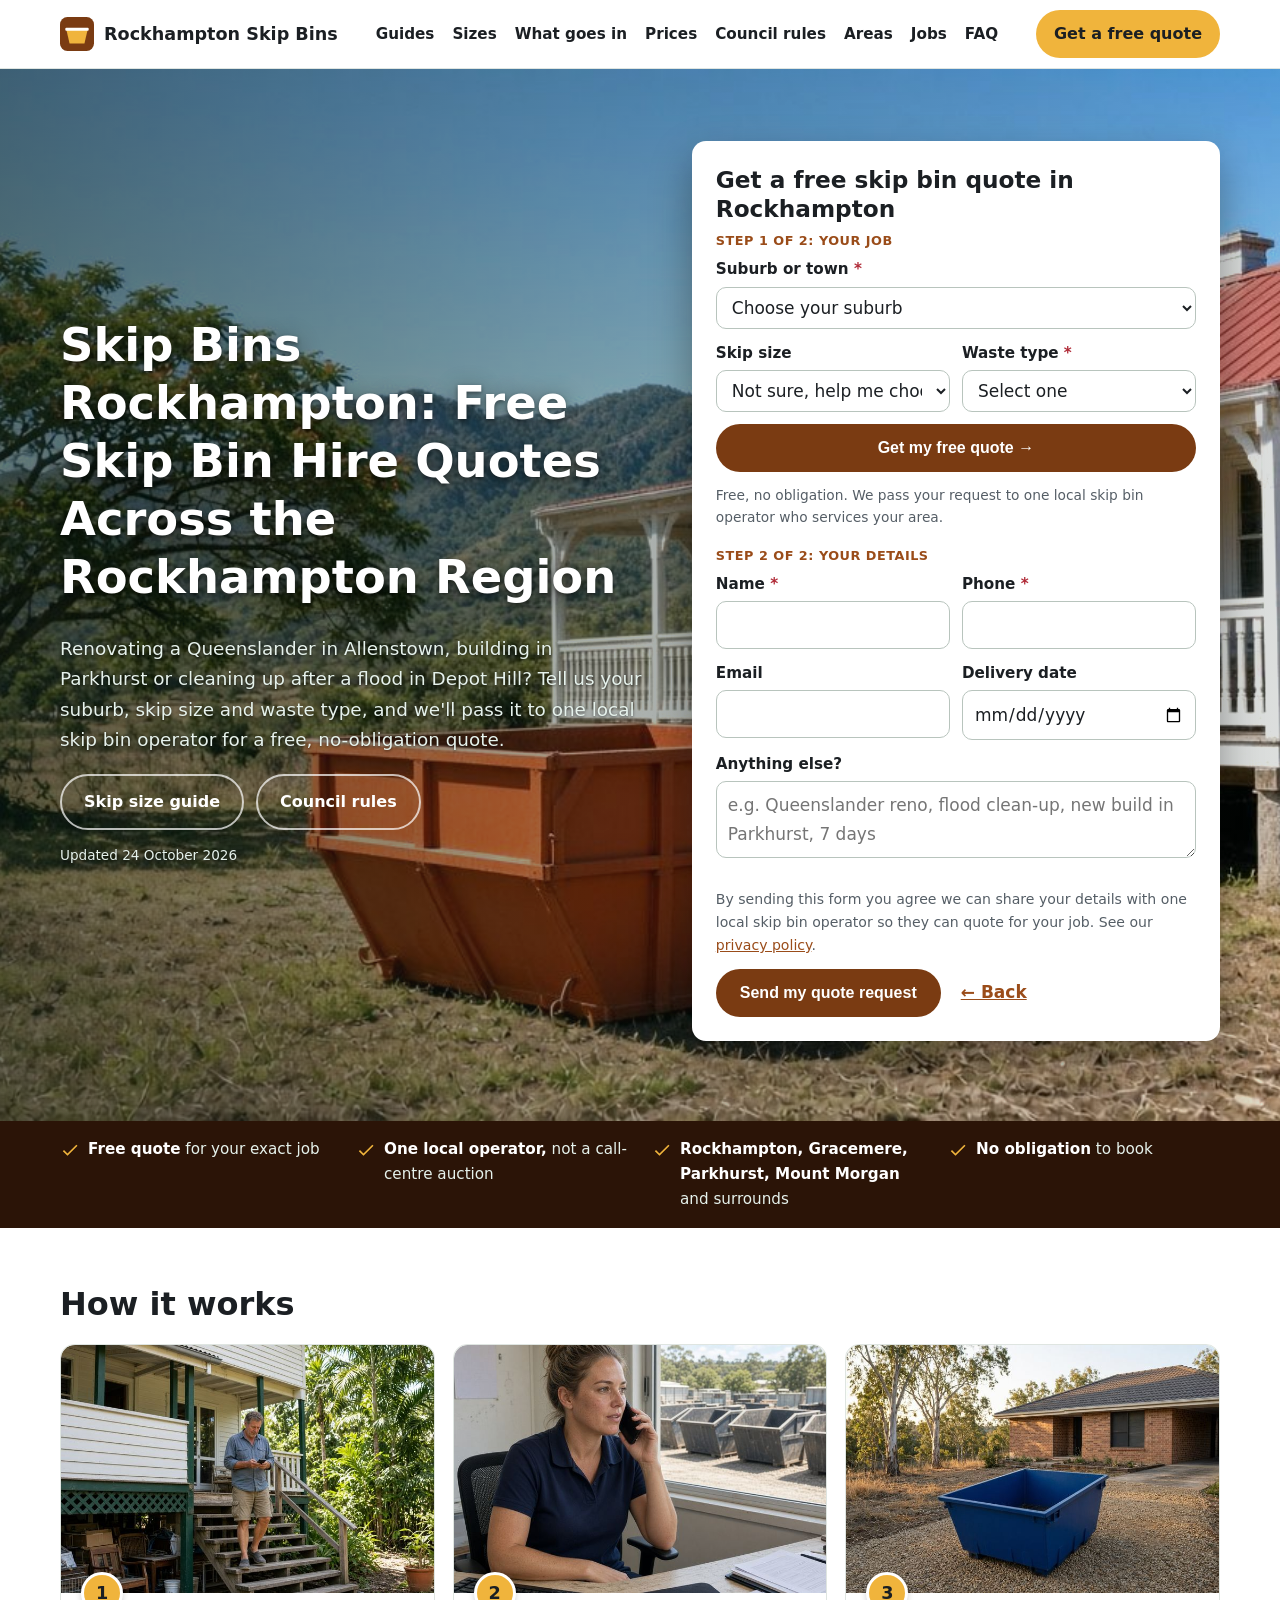
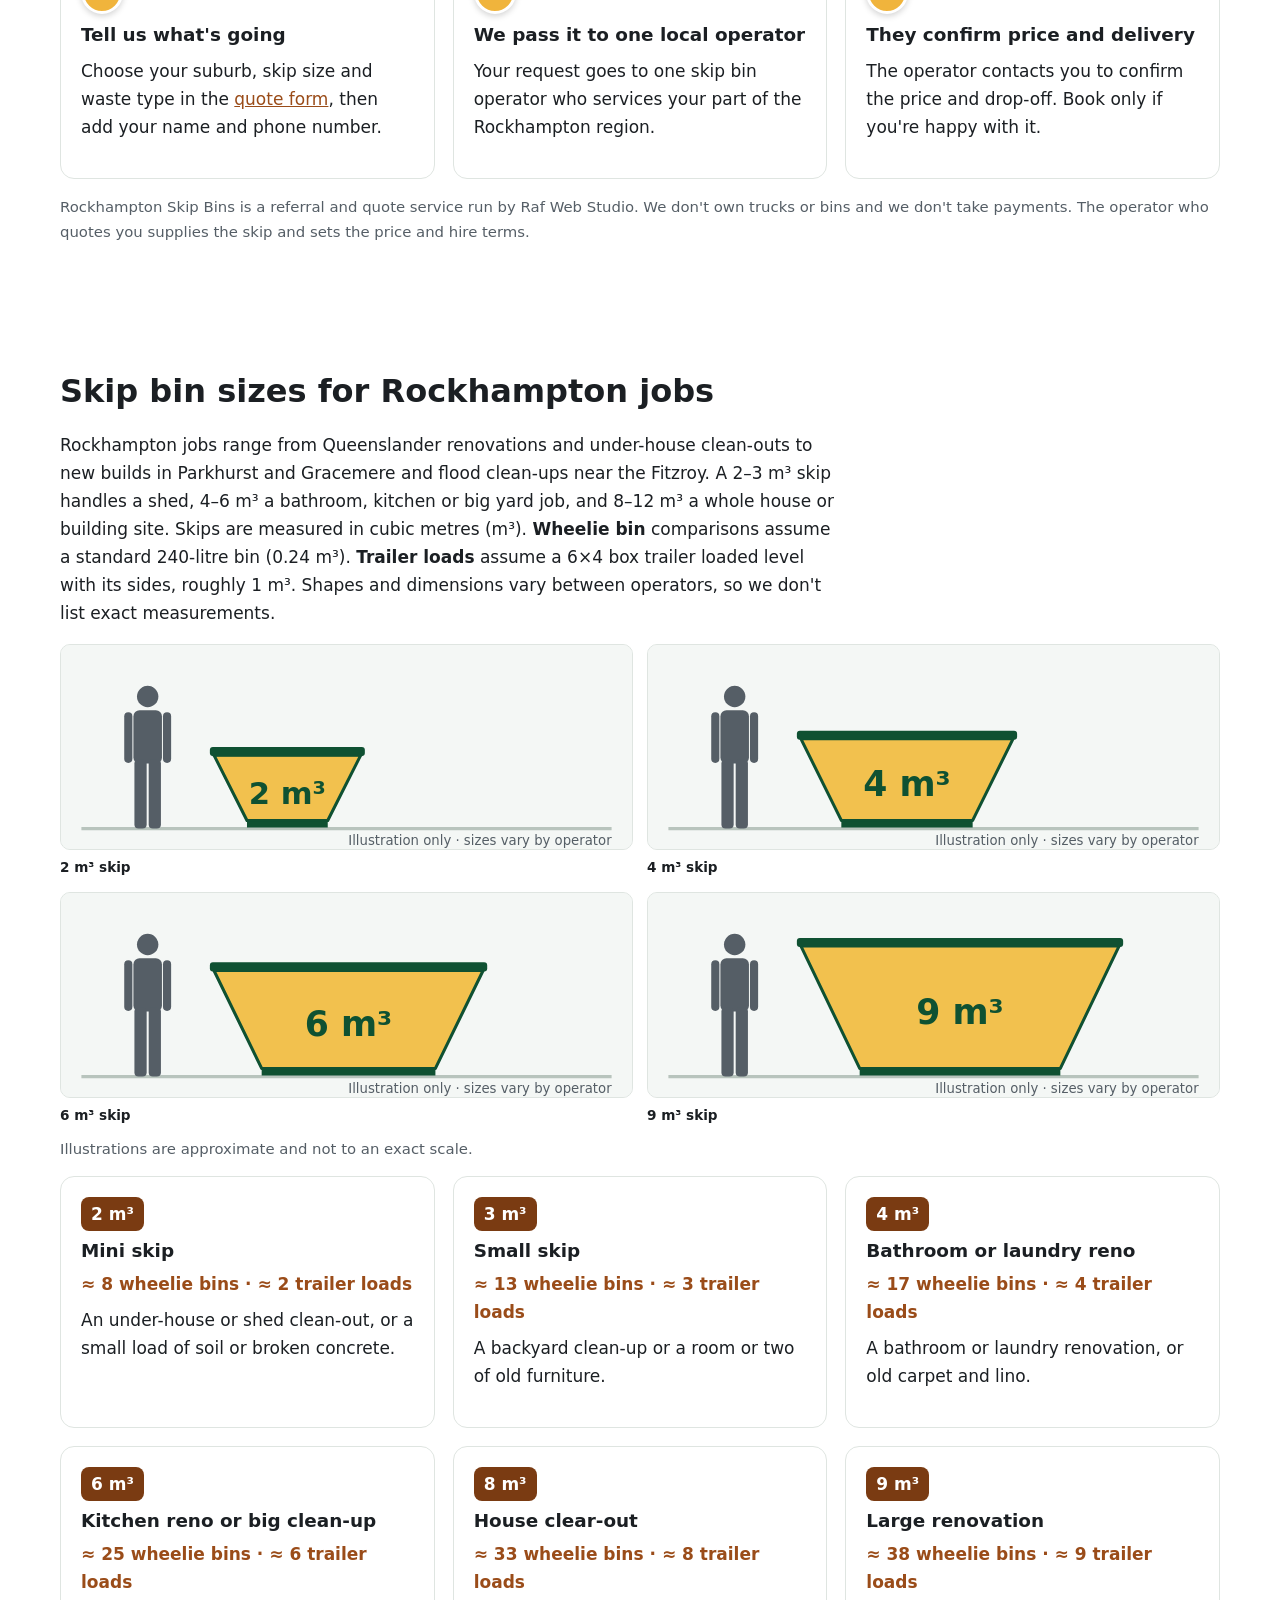
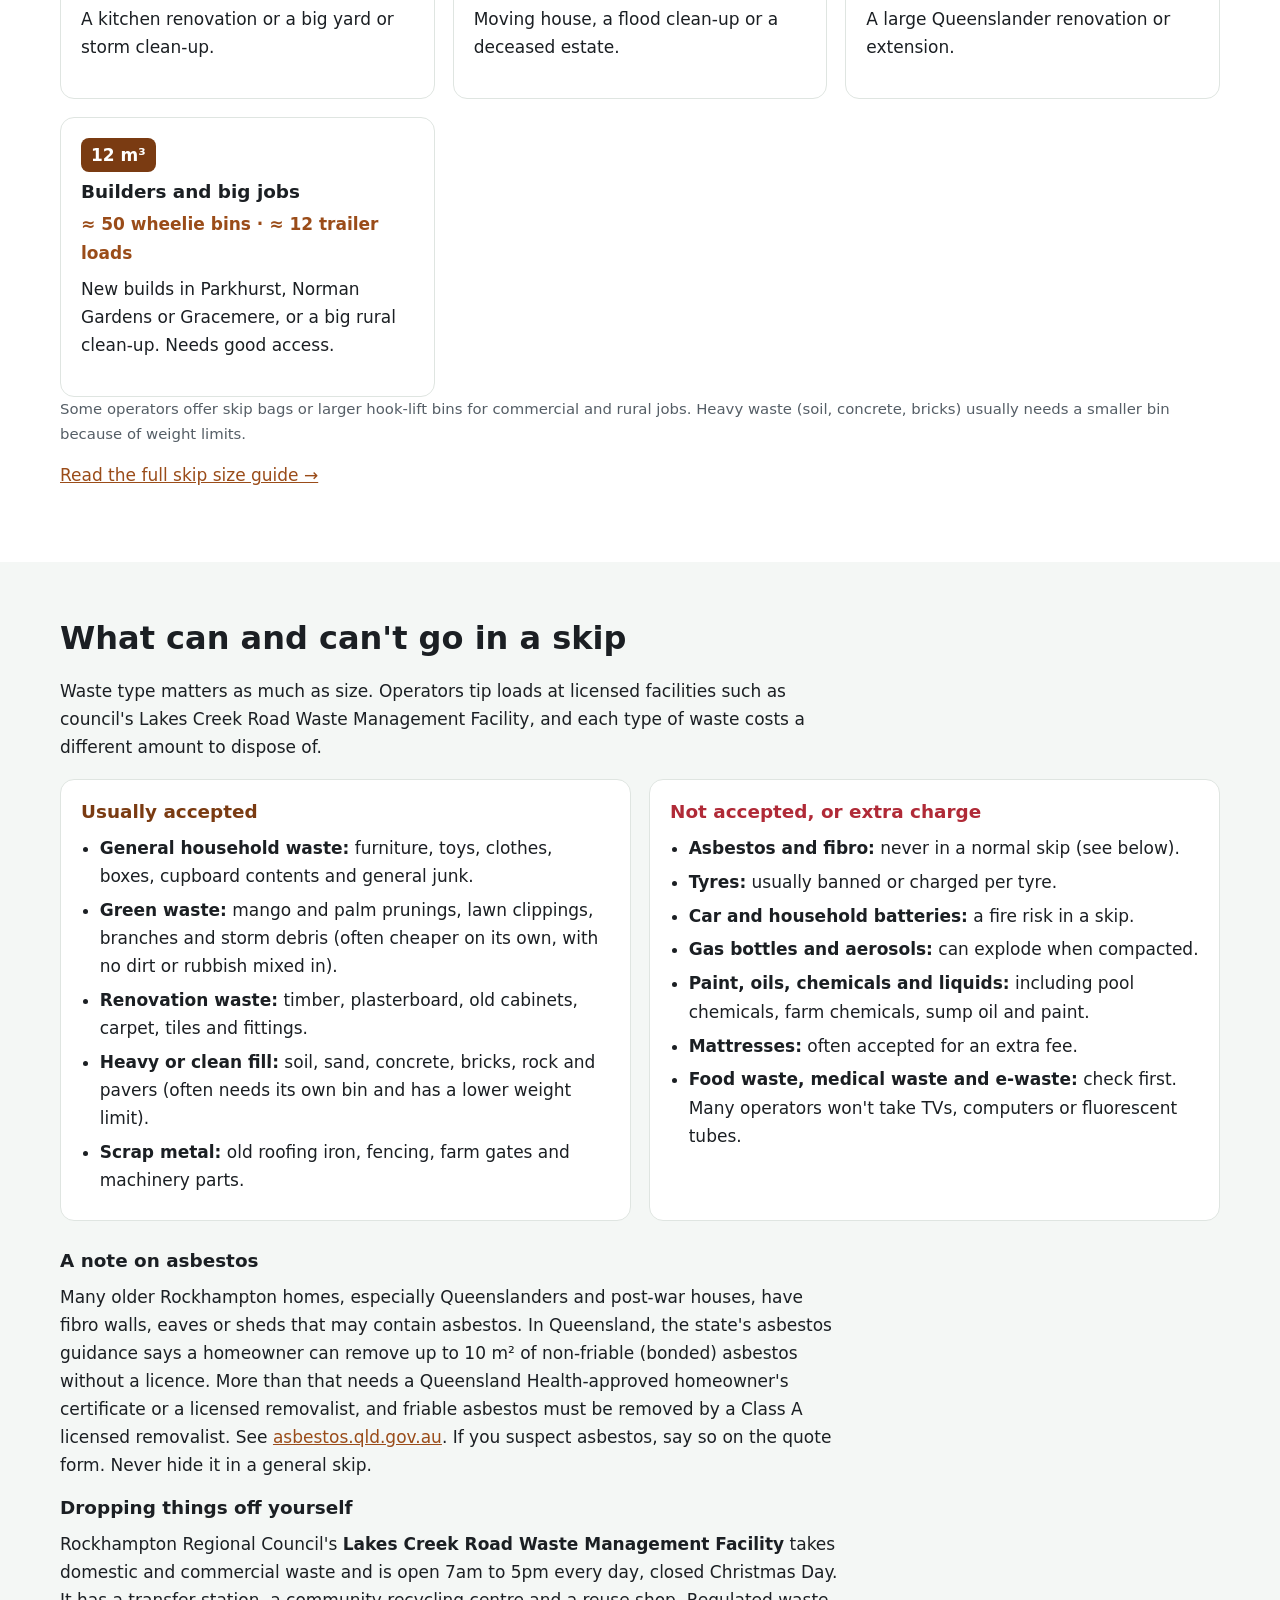
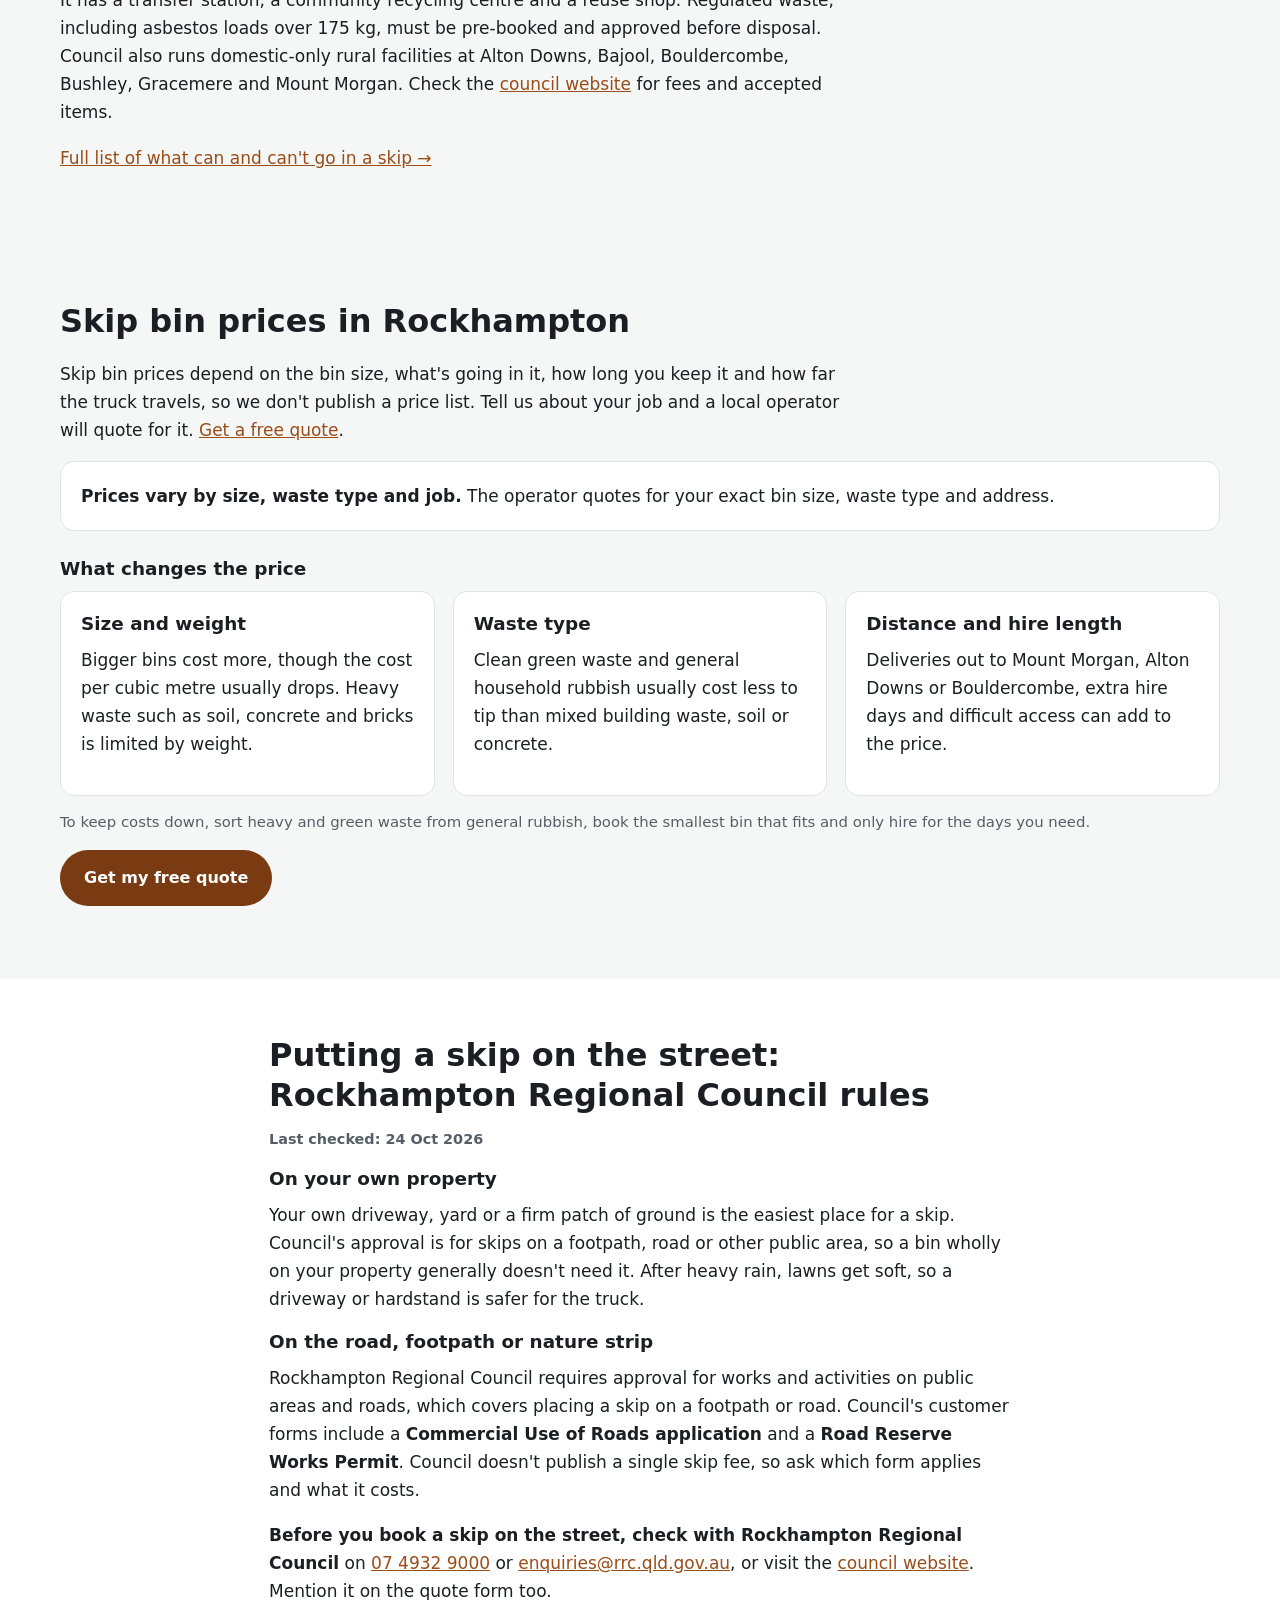
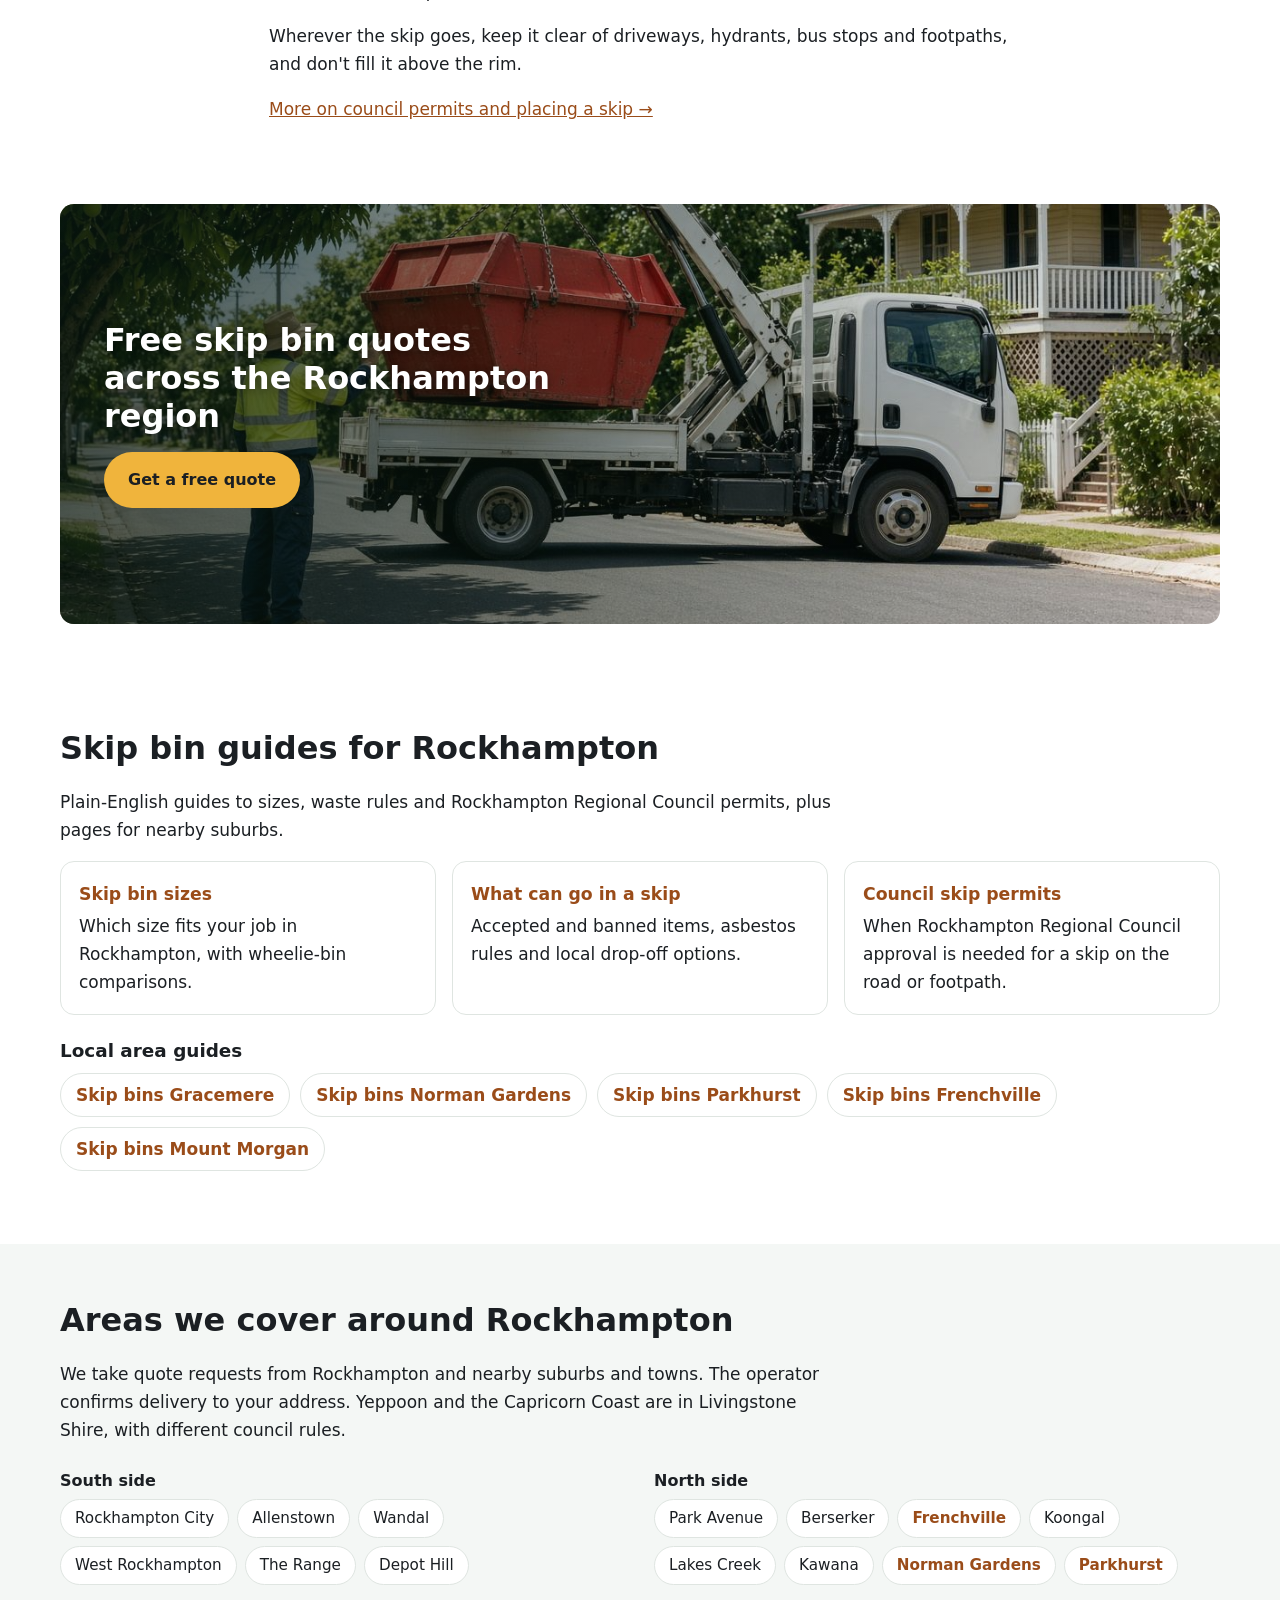
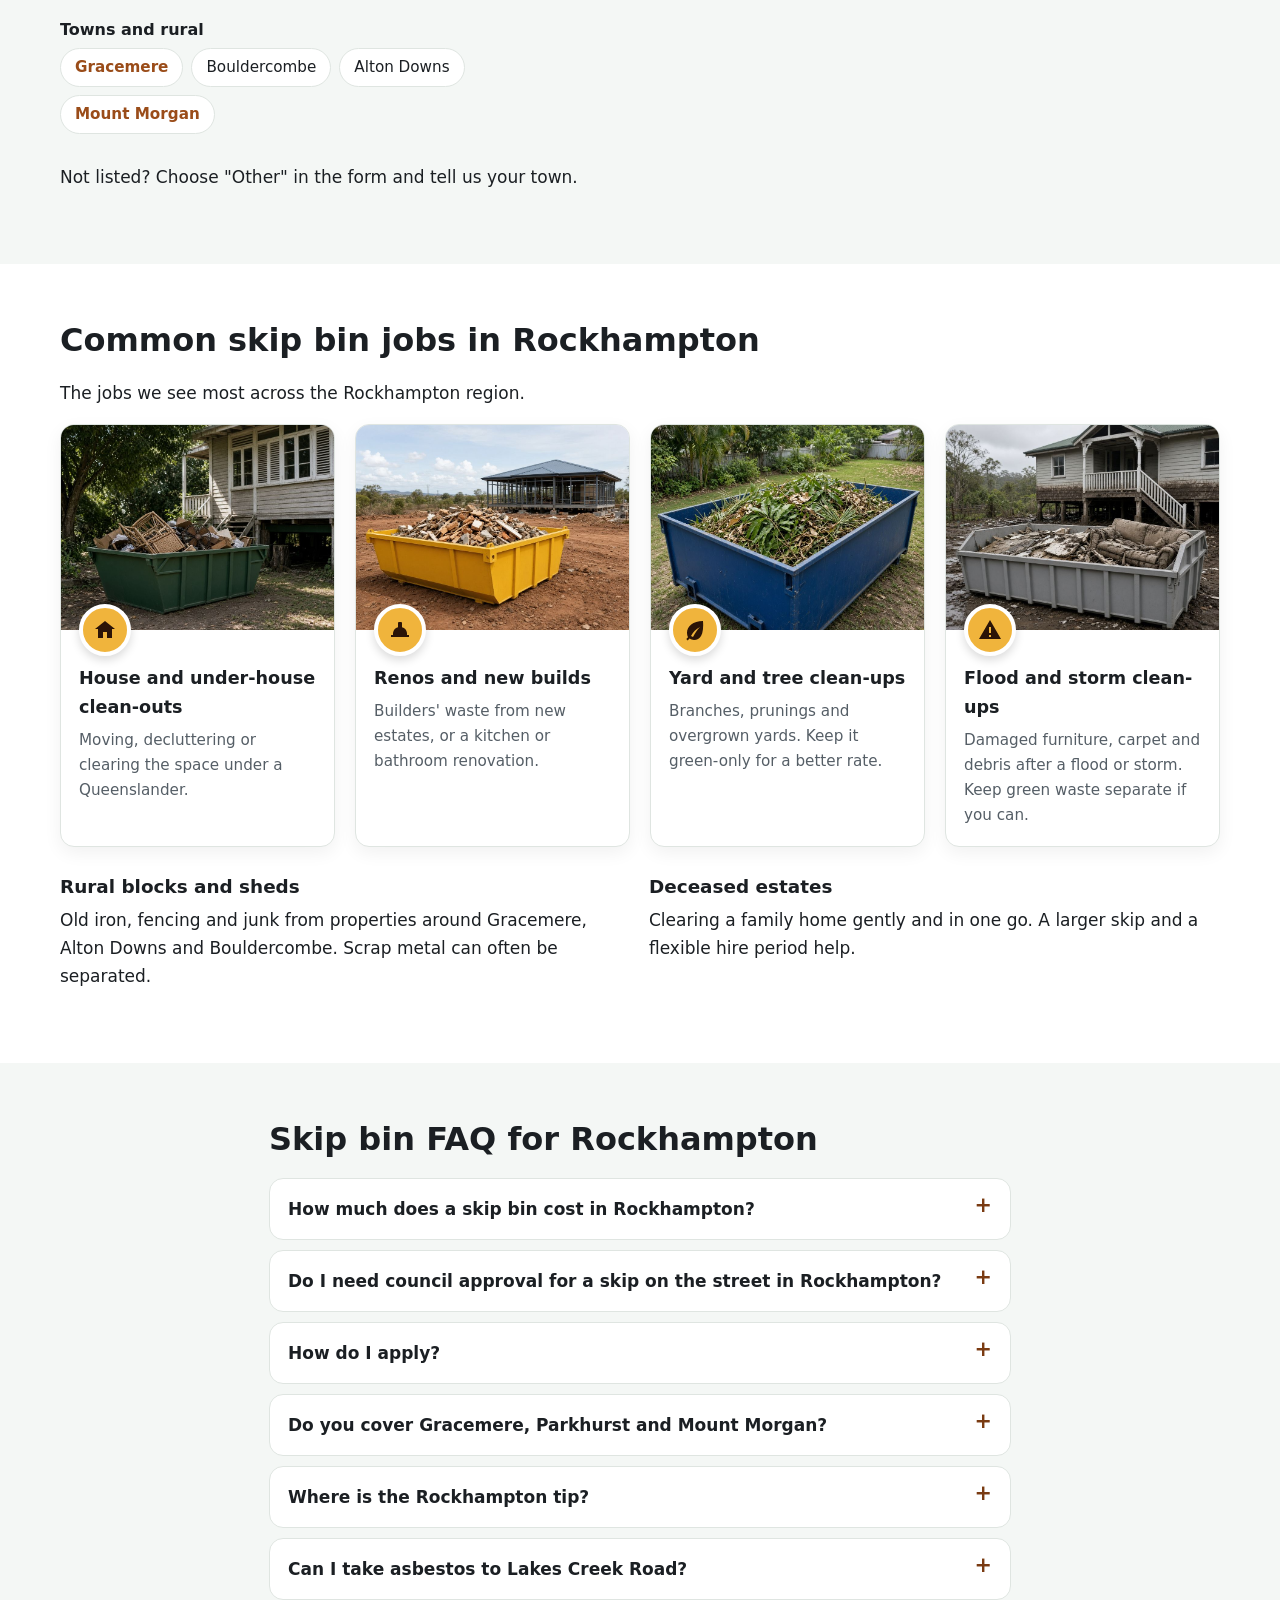
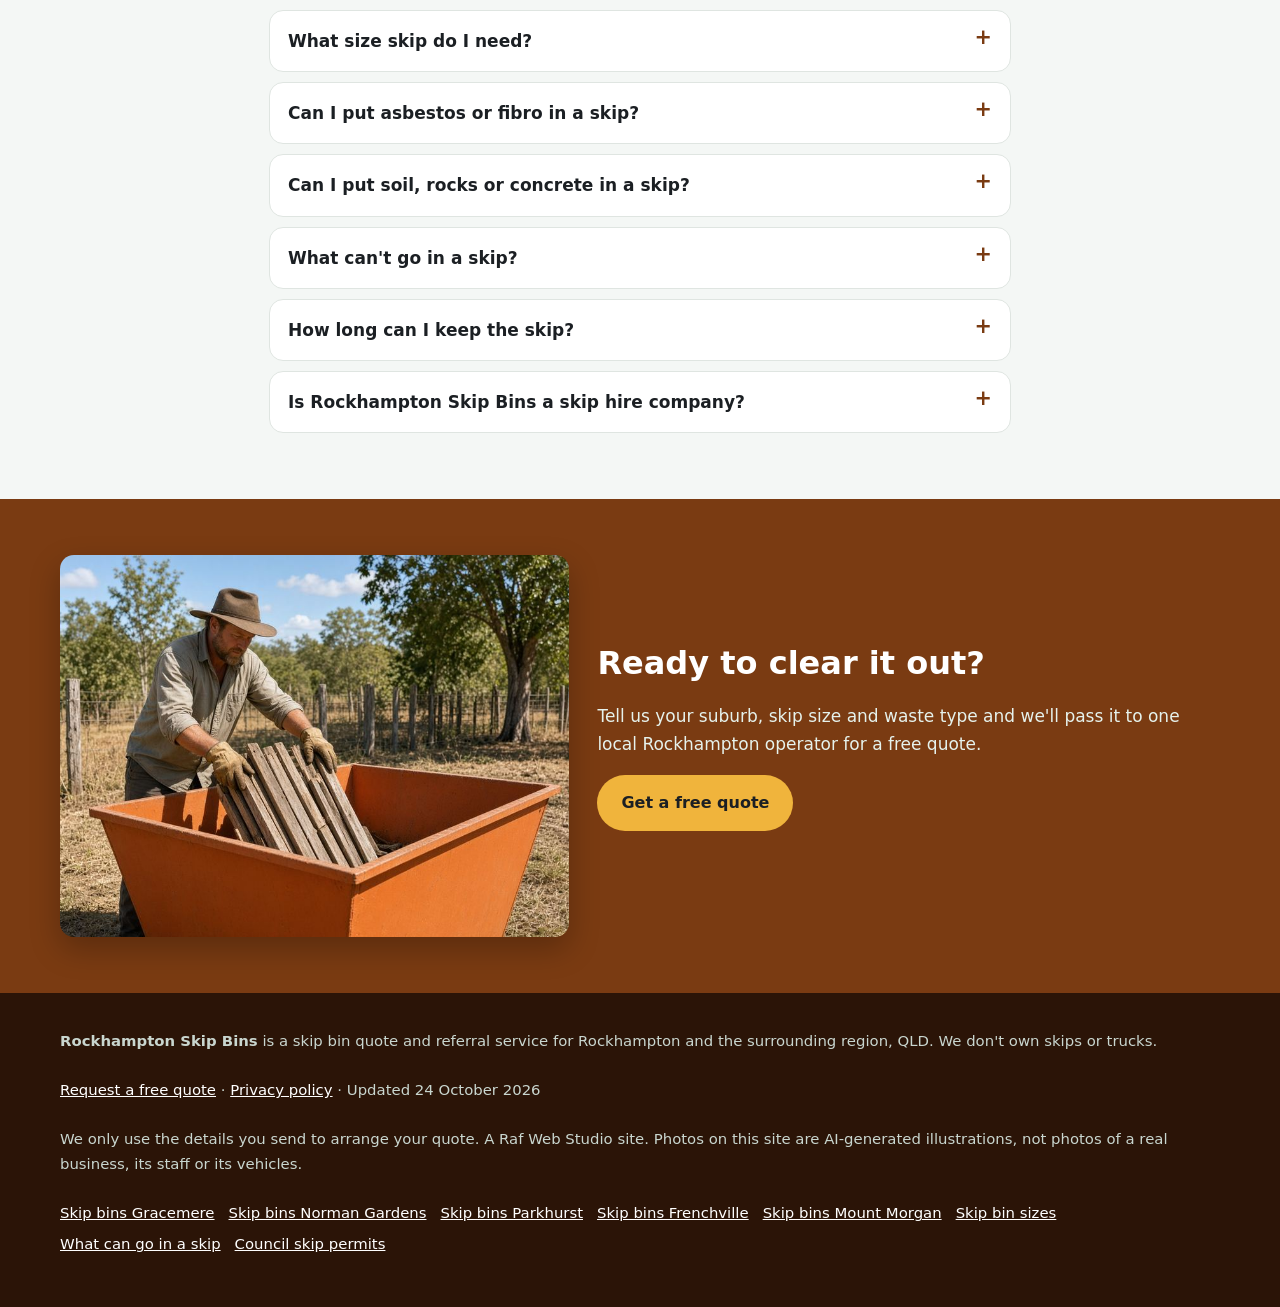
==== index.html @ 4261226c "Initial site: Rockhampton skip bin quotes (homepage, 5 suburb pages, sizes, waste, council permit)" ====
<!doctype html>
<html lang="en-AU">
<head>
<meta charset="utf-8">
<!-- Search Console verification meta tag goes here once the property is created -->
<meta name="viewport" content="width=device-width, initial-scale=1">
<title>Skip Bins Rockhampton | Free Skip Bin Hire Quotes in Rockhampton QLD</title>
<meta name="description" content="Skip bins in Rockhampton, Gracemere, Norman Gardens, Parkhurst, Frenchville and Mount Morgan. Tell us your suburb, size and waste type and get a free quote from one local skip bin operator.">
<link rel="canonical" href="https://rockhamptonskipbins.com/">
<link rel="icon" href="favicon.svg" type="image/svg+xml">
<meta name="theme-color" content="#7a3b12">
<meta property="og:type" content="website">
<meta property="og:locale" content="en_AU">
<meta property="og:site_name" content="Rockhampton Skip Bins">
<meta property="og:title" content="Skip Bins Rockhampton | Free Skip Bin Hire Quotes in Rockhampton QLD">
<meta property="og:description" content="Free skip bin hire quotes in Rockhampton and the surrounding region, from one local operator.">
<meta property="og:url" content="https://rockhamptonskipbins.com/">
<meta property="og:image" content="https://rockhamptonskipbins.com/img/hero.jpg">
<meta name="twitter:card" content="summary_large_image">
<meta name="twitter:image" content="https://rockhamptonskipbins.com/img/hero.jpg">
<script>document.documentElement.classList.add('js')</script>
<link rel="stylesheet" href="styles.css">

<!-- GA4: Google tag (gtag.js) goes here once the GA4 property for rockhamptonskipbins.com is created.
<script async src="https://www.googletagmanager.com/gtag/js?id=G-XXXXXXXXXX"></script>
<script>window.dataLayer=window.dataLayer||[];function gtag(){dataLayer.push(arguments);}gtag('js',new Date());gtag('config','G-XXXXXXXXXX');</script>
-->

<script type="application/ld+json">
{
 "@context": "https://schema.org",
 "@type": "WebSite",
 "@id": "https://rockhamptonskipbins.com/#website",
 "name": "Rockhampton Skip Bins",
 "url": "https://rockhamptonskipbins.com/",
 "inLanguage": "en-AU"
}
</script>
<script type="application/ld+json">
{
 "@context": "https://schema.org",
 "@type": "Service",
 "@id": "https://rockhamptonskipbins.com/#service",
 "name": "Skip bin hire quotes in Rockhampton",
 "serviceType": "Skip bin hire",
 "description": "Free skip bin hire quotes in Rockhampton and surrounding suburbs. We pass your request to one local skip bin operator.",
 "url": "https://rockhamptonskipbins.com/",
 "provider": {
  "@type": "Organization",
  "name": "Rockhampton Skip Bins",
  "url": "https://rockhamptonskipbins.com/"
 },
 "areaServed": [
  {
   "@type": "AdministrativeArea",
   "name": "Rockhampton Regional Council, QLD"
  },
  {
   "@type": "Place",
   "name": "Rockhampton City, QLD"
  },
  {
   "@type": "Place",
   "name": "Allenstown, QLD"
  },
  {
   "@type": "Place",
   "name": "Wandal, QLD"
  },
  {
   "@type": "Place",
   "name": "West Rockhampton, QLD"
  },
  {
   "@type": "Place",
   "name": "The Range, QLD"
  },
  {
   "@type": "Place",
   "name": "Depot Hill, QLD"
  },
  {
   "@type": "Place",
   "name": "Park Avenue, QLD"
  },
  {
   "@type": "Place",
   "name": "Berserker, QLD"
  },
  {
   "@type": "Place",
   "name": "Frenchville, QLD"
  },
  {
   "@type": "Place",
   "name": "Koongal, QLD"
  },
  {
   "@type": "Place",
   "name": "Lakes Creek, QLD"
  },
  {
   "@type": "Place",
   "name": "Kawana, QLD"
  },
  {
   "@type": "Place",
   "name": "Norman Gardens, QLD"
  },
  {
   "@type": "Place",
   "name": "Parkhurst, QLD"
  },
  {
   "@type": "Place",
   "name": "Gracemere, QLD"
  },
  {
   "@type": "Place",
   "name": "Bouldercombe, QLD"
  },
  {
   "@type": "Place",
   "name": "Alton Downs, QLD"
  },
  {
   "@type": "Place",
   "name": "Mount Morgan, QLD"
  }
 ]
}
</script>
<script type="application/ld+json">
{
 "@context": "https://schema.org",
 "@type": "FAQPage",
 "mainEntity": [
  {
   "@type": "Question",
   "name": "How much does a skip bin cost in Rockhampton?",
   "acceptedAnswer": {
    "@type": "Answer",
    "text": "It depends on the size, waste type, hire period and distance. Tell us about your job and a local operator will quote for it."
   }
  },
  {
   "@type": "Question",
   "name": "Do I need council approval for a skip on the street in Rockhampton?",
   "acceptedAnswer": {
    "@type": "Answer",
    "text": "Generally yes. Rockhampton Regional Council requires approval for activities on public areas and roads, which covers a skip on a footpath or road. A skip wholly on your own land generally doesn't need it."
   }
  },
  {
   "@type": "Question",
   "name": "How do I apply?",
   "acceptedAnswer": {
    "@type": "Answer",
    "text": "Council's customer forms include a Commercial Use of Roads application and a Road Reserve Works Permit. Call council on 07 4932 9000 to check which applies."
   }
  },
  {
   "@type": "Question",
   "name": "Do you cover Gracemere, Parkhurst and Mount Morgan?",
   "acceptedAnswer": {
    "@type": "Answer",
    "text": "Yes, we take requests from across the Rockhampton region, including Gracemere, Norman Gardens, Parkhurst, Frenchville and Mount Morgan. The operator confirms delivery."
   }
  },
  {
   "@type": "Question",
   "name": "Where is the Rockhampton tip?",
   "acceptedAnswer": {
    "@type": "Answer",
    "text": "The Lakes Creek Road Waste Management Facility takes domestic and commercial waste and is open 7am to 5pm every day, closed Christmas Day."
   }
  },
  {
   "@type": "Question",
   "name": "Can I take asbestos to Lakes Creek Road?",
   "acceptedAnswer": {
    "@type": "Answer",
    "text": "Council lists asbestos as regulated waste accepted at the facility for a fee. Loads over 175 kg must be pre-booked and approved. Check with council before you go."
   }
  },
  {
   "@type": "Question",
   "name": "What size skip do I need?",
   "acceptedAnswer": {
    "@type": "Answer",
    "text": "2–3 m³ for a shed or under-house clean-out, 4 m³ for a bathroom, 6 m³ for a kitchen or yard clean-up, and 8–12 m³ for a house clear-out or new build."
   }
  },
  {
   "@type": "Question",
   "name": "Can I put asbestos or fibro in a skip?",
   "acceptedAnswer": {
    "@type": "Answer",
    "text": "No. Asbestos can't go in a general skip. In Queensland, more than 10 m² of bonded asbestos needs a licensed removalist or a Queensland Health-approved homeowner's certificate, and friable asbestos needs a Class A licensed removalist."
   }
  },
  {
   "@type": "Question",
   "name": "Can I put soil, rocks or concrete in a skip?",
   "acceptedAnswer": {
    "@type": "Answer",
    "text": "Usually, but heavy waste has weight limits and often needs its own, smaller bin. Choose \"Soil, concrete or bricks\" in the form."
   }
  },
  {
   "@type": "Question",
   "name": "What can't go in a skip?",
   "acceptedAnswer": {
    "@type": "Answer",
    "text": "Asbestos, tyres, batteries, gas bottles, chemicals, paint, oils and liquids. Mattresses and e-waste are often extra or not accepted. The operator who quotes you will confirm their list."
   }
  },
  {
   "@type": "Question",
   "name": "How long can I keep the skip?",
   "acceptedAnswer": {
    "@type": "Answer",
    "text": "Commonly a few days to a week, with extra days by arrangement with the operator."
   }
  },
  {
   "@type": "Question",
   "name": "Is Rockhampton Skip Bins a skip hire company?",
   "acceptedAnswer": {
    "@type": "Answer",
    "text": "No. It's a free referral and quote service run by Raf Web Studio. One local operator quotes you and supplies the skip."
   }
  }
 ]
}
</script>
</head>
<body>
<a class="skip-link" href="#main">Skip to content</a>

<header class="site-header">
  <div class="wrap">
    <a class="brand" href="/" aria-label="Rockhampton Skip Bins home">
      <svg viewBox="0 0 64 64" aria-hidden="true"><rect width="64" height="64" rx="14" fill="#7a3b12"/><path d="M12 24h40l-6 26H18z" fill="#f0b43c"/><rect x="10" y="20" width="44" height="6" rx="2" fill="#fff"/></svg>
      Rockhampton Skip Bins
    </a>
    <nav class="nav" aria-label="Main">
      <a href="#guides">Guides</a>      <a href="#sizes">Sizes</a><a href="#waste">What goes in</a><a href="#pricing">Prices</a><a href="#council">Council rules</a><a href="#areas">Areas</a><a href="#jobs">Jobs</a><a href="#faq">FAQ</a>
    </nav>
    <a class="btn btn-call header-call" href="#quote">Get a free quote</a>
  </div>
</header>

<main id="main">
<section class="hero" aria-labelledby="h1">
  <picture class="hero-bg">
    <source media="(max-width: 700px)" srcset="img/hero-mobile.jpg" width="684" height="720">
    <img src="img/hero.jpg" width="1280" height="720" alt="Orange skip bin outside a Queenslander house with a red roof and ranges behind" fetchpriority="high" decoding="async">
  </picture>
  <div class="wrap hero-grid">
    <div class="hero-copy">
      <h1 id="h1">Skip Bins Rockhampton: Free Skip Bin Hire Quotes Across the Rockhampton Region</h1>
      <p class="lead">Renovating a Queenslander in Allenstown, building in Parkhurst or cleaning up after a flood in Depot Hill? Tell us your suburb, skip size and waste type, and we'll pass it to one local skip bin operator for a free, no-obligation quote.</p>
      <div class="ctas"><a class="btn btn-ghost" href="#sizes">Skip size guide</a><a class="btn btn-ghost" href="#council">Council rules</a></div>
      <p class="updated">Updated 24 October 2026</p>
    </div>
    <div class="hero-form-card" id="quote">
      <h2 id="quote-h">Get a free skip bin quote in Rockhampton</h2>
      <form class="quote-form two-step" id="quote-form" action="https://formsubmit.co/quotes@rockhamptonskipbins.com" method="post" novalidate>
        <input type="hidden" name="_subject" value="New quote request – rockhamptonskipbins.com">
        <input type="hidden" name="_captcha" value="true">
        <input type="hidden" name="_template" value="table">
        <input type="hidden" name="_next" value="https://rockhamptonskipbins.com/thanks.html">
        <input type="text" name="_honey" style="display:none" tabindex="-1" autocomplete="off" aria-hidden="true">
        <input type="hidden" name="source" value="rockhamptonskipbins.com">
        <fieldset class="step step-1">
          <legend class="step-label">Step 1 of 2: your job</legend>
          <div class="full"><label for="suburb">Suburb or town <span class="req" aria-hidden="true">*</span></label>
            <select id="suburb" name="suburb" required><option value="">Choose your suburb</option><option>Rockhampton City</option><option>Allenstown</option><option>Wandal</option><option>West Rockhampton</option><option>The Range</option><option>Depot Hill</option><option>Park Avenue</option><option>Berserker</option><option>Frenchville</option><option>Koongal</option><option>Lakes Creek</option><option>Kawana</option><option>Norman Gardens</option><option>Parkhurst</option><option>Gracemere</option><option>Bouldercombe</option><option>Alton Downs</option><option>Mount Morgan</option><option value="Other">Other (tell us below)</option></select></div>
          <div class="full other-wrap"><label for="suburb_other">Other suburb or town</label><input id="suburb_other" name="suburb_other" type="text" autocomplete="address-level2"></div>
          <div><label for="size">Skip size</label>
            <select id="size" name="skip_size"><option value="Not sure">Not sure, help me choose</option><option>Skip bag (about 1 m³)</option><option>2 m³</option><option>3 m³</option><option>4 m³</option><option>6 m³</option><option>8 m³</option><option>9 m³</option><option>10–12 m³</option><option>Larger / hook-lift</option></select></div>
          <div><label for="waste">Waste type <span class="req" aria-hidden="true">*</span></label>
            <select id="waste" name="waste_type" required><option value="">Select one</option><option>General household</option><option>Green waste</option><option>Mixed renovation / building</option><option>Soil, concrete or bricks</option><option>Mixed, not sure</option><option>May contain asbestos</option></select></div>
          <div class="full js-only"><button class="btn btn-primary btn-block" type="button" id="to-step-2">Get my free quote →</button></div>
          <p class="microcopy full">Free, no obligation. We pass your request to one local skip bin operator who services your area.</p>
          <p class="form-error full" id="step1-error" role="alert" hidden>Please choose your suburb and waste type.</p>
        </fieldset>
        <fieldset class="step step-2" id="step-2">
          <legend class="step-label">Step 2 of 2: your details</legend>
          <div><label for="name">Name <span class="req" aria-hidden="true">*</span></label><input id="name" name="name" type="text" autocomplete="name" required></div>
          <div><label for="phone">Phone <span class="req" aria-hidden="true">*</span></label><input id="phone" name="phone" type="tel" autocomplete="tel" inputmode="tel" required></div>
          <div><label for="email">Email</label><input id="email" name="email" type="email" autocomplete="email"></div>
          <div><label for="date">Delivery date</label><input id="date" name="preferred_date" type="date"></div>
          <div class="full"><label for="message">Anything else?</label><textarea id="message" name="message" rows="2" placeholder="e.g. Queenslander reno, flood clean-up, new build in Parkhurst, 7 days"></textarea></div>
          <p class="consent full">By sending this form you agree we can share your details with one local skip bin operator so they can quote for your job. See our <a href="privacy.html">privacy policy</a>.</p>
          <div class="full step2-actions"><button class="btn btn-primary" type="submit">Send my quote request</button><button class="btn-link js-only" type="button" id="back-1">← Back</button></div>
        </fieldset>
      </form>
    </div>
  </div>
</section>
<section class="trust" aria-label="Why use this service">
  <ul class="wrap trust-list"><li><svg viewBox="0 0 24 24" aria-hidden="true"><path fill="currentColor" d="M9 16.2 4.8 12l-1.4 1.4L9 19 21 7l-1.4-1.4z"/></svg><span><strong>Free quote</strong> for your exact job</span></li><li><svg viewBox="0 0 24 24" aria-hidden="true"><path fill="currentColor" d="M9 16.2 4.8 12l-1.4 1.4L9 19 21 7l-1.4-1.4z"/></svg><span><strong>One local operator,</strong> not a call-centre auction</span></li><li><svg viewBox="0 0 24 24" aria-hidden="true"><path fill="currentColor" d="M9 16.2 4.8 12l-1.4 1.4L9 19 21 7l-1.4-1.4z"/></svg><span><strong>Rockhampton, Gracemere, Parkhurst, Mount Morgan</strong> and surrounds</span></li><li><svg viewBox="0 0 24 24" aria-hidden="true"><path fill="currentColor" d="M9 16.2 4.8 12l-1.4 1.4L9 19 21 7l-1.4-1.4z"/></svg><span><strong>No obligation</strong> to book</span></li></ul>
</section>
<section id="how" aria-labelledby="how-h">
  <div class="wrap">
    <h2 id="how-h">How it works</h2>
    <ol class="steps grid grid-3">
      <li class="card step-card"><span class="step-img"><img src="img/step1.jpg" width="700" height="467" loading="lazy" decoding="async" alt="Man on the front steps of a Queenslander on his phone"></span><div class="step-body"><span class="step-num">1</span><h3>Tell us what's going</h3><p>Choose your suburb, skip size and waste type in the <a href="#quote">quote form</a>, then add your name and phone number.</p></div></li>
      <li class="card step-card"><span class="step-img"><img src="img/step2.jpg" width="700" height="467" loading="lazy" decoding="async" alt="Office worker on the phone with skip bins visible outside the window"></span><div class="step-body"><span class="step-num">2</span><h3>We pass it to one local operator</h3><p>Your request goes to one skip bin operator who services your part of the Rockhampton region.</p></div></li>
      <li class="card step-card"><span class="step-img"><img src="img/step3.jpg" width="700" height="467" loading="lazy" decoding="async" alt="Blue skip bin on a gravel driveway beside a brick home"></span><div class="step-body"><span class="step-num">3</span><h3>They confirm price and delivery</h3><p>The operator contacts you to confirm the price and drop-off. Book only if you're happy with it.</p></div></li>
      </ol>
    <p class="note">Rockhampton Skip Bins is a referral and quote service run by Raf Web Studio. We don't own trucks or bins and we don't take payments. The operator who quotes you supplies the skip and sets the price and hire terms.</p>
  </div>
</section>
<section id="sizes" aria-labelledby="sizes-h">
  <div class="wrap">
    <h2 id="sizes-h">Skip bin sizes for Rockhampton jobs</h2>
    <p class="intro">Rockhampton jobs range from Queenslander renovations and under-house clean-outs to new builds in Parkhurst and Gracemere and flood clean-ups near the Fitzroy. A 2–3 m³ skip handles a shed, 4–6 m³ a bathroom, kitchen or big yard job, and 8–12 m³ a whole house or building site. Skips are measured in cubic metres (m³). <strong>Wheelie bin</strong> comparisons assume a standard 240-litre bin (0.24 m³). <strong>Trailer loads</strong> assume a 6×4 box trailer loaded level with its sides, roughly 1 m³. Shapes and dimensions vary between operators, so we don't list exact measurements.</p>
    <div class="size-figs"><figure><img src="img/skip-2m3.svg" width="560" height="200" loading="lazy" decoding="async" alt="2 cubic metre skip bin size guide, shown next to an adult for scale"><figcaption>2 m³ skip</figcaption></figure><figure><img src="img/skip-4m3.svg" width="560" height="200" loading="lazy" decoding="async" alt="4 cubic metre skip bin size guide, shown next to an adult for scale"><figcaption>4 m³ skip</figcaption></figure><figure><img src="img/skip-6m3.svg" width="560" height="200" loading="lazy" decoding="async" alt="6 cubic metre skip bin size guide, shown next to an adult for scale"><figcaption>6 m³ skip</figcaption></figure><figure><img src="img/skip-9m3.svg" width="560" height="200" loading="lazy" decoding="async" alt="9 cubic metre skip bin size guide, shown next to an adult for scale"><figcaption>9 m³ skip</figcaption></figure></div>
    <p class="note">Illustrations are approximate and not to an exact scale.</p>
    <div class="grid grid-3 size-cards"><div class="card"><span class="size">2 m³</span><h3>Mini skip</h3><p class="equiv">≈ 8 wheelie bins · ≈ 2 trailer loads</p><p>An under-house or shed clean-out, or a small load of soil or broken concrete.</p></div><div class="card"><span class="size">3 m³</span><h3>Small skip</h3><p class="equiv">≈ 13 wheelie bins · ≈ 3 trailer loads</p><p>A backyard clean-up or a room or two of old furniture.</p></div><div class="card"><span class="size">4 m³</span><h3>Bathroom or laundry reno</h3><p class="equiv">≈ 17 wheelie bins · ≈ 4 trailer loads</p><p>A bathroom or laundry renovation, or old carpet and lino.</p></div><div class="card"><span class="size">6 m³</span><h3>Kitchen reno or big clean-up</h3><p class="equiv">≈ 25 wheelie bins · ≈ 6 trailer loads</p><p>A kitchen renovation or a big yard or storm clean-up.</p></div><div class="card"><span class="size">8 m³</span><h3>House clear-out</h3><p class="equiv">≈ 33 wheelie bins · ≈ 8 trailer loads</p><p>Moving house, a flood clean-up or a deceased estate.</p></div><div class="card"><span class="size">9 m³</span><h3>Large renovation</h3><p class="equiv">≈ 38 wheelie bins · ≈ 9 trailer loads</p><p>A large Queenslander renovation or extension.</p></div><div class="card"><span class="size">12 m³</span><h3>Builders and big jobs</h3><p class="equiv">≈ 50 wheelie bins · ≈ 12 trailer loads</p><p>New builds in Parkhurst, Norman Gardens or Gracemere, or a big rural clean-up. Needs good access.</p></div></div>
    <p class="note">Some operators offer skip bags or larger hook-lift bins for commercial and rural jobs. Heavy waste (soil, concrete, bricks) usually needs a smaller bin because of weight limits.</p>
    <p><a href="/skip-bin-sizes/">Read the full skip size guide →</a></p>
  </div>
</section>
<section class="alt" id="waste" aria-labelledby="waste-h">
  <div class="wrap">
    <h2 id="waste-h">What can and can't go in a skip</h2>
    <p class="intro">Waste type matters as much as size. Operators tip loads at licensed facilities such as council's Lakes Creek Road Waste Management Facility, and each type of waste costs a different amount to dispose of.</p>
    <div class="grid grid-2">
      <div class="card yes">
        <h3>Usually accepted</h3>
        <ul class="clean">
          <li><strong>General household waste:</strong> furniture, toys, clothes, boxes, cupboard contents and general junk.</li>
          <li><strong>Green waste:</strong> mango and palm prunings, lawn clippings, branches and storm debris (often cheaper on its own, with no dirt or rubbish mixed in).</li>
          <li><strong>Renovation waste:</strong> timber, plasterboard, old cabinets, carpet, tiles and fittings.</li>
          <li><strong>Heavy or clean fill:</strong> soil, sand, concrete, bricks, rock and pavers (often needs its own bin and has a lower weight limit).</li>
          <li><strong>Scrap metal:</strong> old roofing iron, fencing, farm gates and machinery parts.</li>
        </ul>
      </div>
      <div class="card no">
        <h3>Not accepted, or extra charge</h3>
        <ul class="clean">
          <li><strong>Asbestos and fibro:</strong> never in a normal skip (see below).</li>
          <li><strong>Tyres:</strong> usually banned or charged per tyre.</li>
          <li><strong>Car and household batteries:</strong> a fire risk in a skip.</li>
          <li><strong>Gas bottles and aerosols:</strong> can explode when compacted.</li>
          <li><strong>Paint, oils, chemicals and liquids:</strong> including pool chemicals, farm chemicals, sump oil and paint.</li>
          <li><strong>Mattresses:</strong> often accepted for an extra fee.</li>
          <li><strong>Food waste, medical waste and e-waste:</strong> check first. Many operators won't take TVs, computers or fluorescent tubes.</li>
        </ul>
      </div>
    </div>
    <h3 style="margin-top:28px">A note on asbestos</h3>
    <p class="intro">Many older Rockhampton homes, especially Queenslanders and post-war houses, have fibro walls, eaves or sheds that may contain asbestos. In Queensland, the state's asbestos guidance says a homeowner can remove up to 10 m² of non-friable (bonded) asbestos without a licence. More than that needs a Queensland Health-approved homeowner's certificate or a licensed removalist, and friable asbestos must be removed by a Class A licensed removalist. See <a href="https://www.asbestos.qld.gov.au/removing-or-disturbing-asbestos/homeowners-certificate-remove-asbestos" rel="noopener">asbestos.qld.gov.au</a>. If you suspect asbestos, say so on the quote form. Never hide it in a general skip.</p>
    <h3>Dropping things off yourself</h3>
    <p class="intro">Rockhampton Regional Council's <strong>Lakes Creek Road Waste Management Facility</strong> takes domestic and commercial waste and is open 7am to 5pm every day, closed Christmas Day. It has a transfer station, a community recycling centre and a reuse shop. Regulated waste, including asbestos loads over 175 kg, must be pre-booked and approved before disposal. Council also runs domestic-only rural facilities at Alton Downs, Bajool, Bouldercombe, Bushley, Gracemere and Mount Morgan. Check the <a href="https://www.rockhamptonregion.qld.gov.au/" rel="noopener">council website</a> for fees and accepted items.</p>
    <p><a href="/what-can-go-in-a-skip/">Full list of what can and can't go in a skip →</a></p>
  </div>
</section>
<section class="alt" id="pricing" aria-labelledby="pricing-h">
  <div class="wrap">
    <h2 id="pricing-h">Skip bin prices in Rockhampton</h2>
    <p class="intro">Skip bin prices depend on the bin size, what's going in it, how long you keep it and how far the truck travels, so we don't publish a price list. Tell us about your job and a local operator will quote for it. <a href="#quote">Get a free quote</a>.</p>
    <div class="card"><p style="margin:0"><strong>Prices vary by size, waste type and job.</strong> The operator quotes for your exact bin size, waste type and address.</p></div>
    <h3 style="margin-top:26px">What changes the price</h3>
    <div class="grid grid-3">
      <div class="card"><h3>Size and weight</h3><p>Bigger bins cost more, though the cost per cubic metre usually drops. Heavy waste such as soil, concrete and bricks is limited by weight.</p></div>
      <div class="card"><h3>Waste type</h3><p>Clean green waste and general household rubbish usually cost less to tip than mixed building waste, soil or concrete.</p></div>
      <div class="card"><h3>Distance and hire length</h3><p>Deliveries out to Mount Morgan, Alton Downs or Bouldercombe, extra hire days and difficult access can add to the price.</p></div>
    </div>
    <p class="note" style="margin-top:14px">To keep costs down, sort heavy and green waste from general rubbish, book the smallest bin that fits and only hire for the days you need.</p>
    <p><a class="btn btn-primary" href="#quote">Get my free quote</a></p>
  </div>
</section>
<section id="council" aria-labelledby="council-h">
  <div class="wrap intro">
    <h2 id="council-h">Putting a skip on the street: Rockhampton Regional Council rules</h2>
    <p class="updated-dark">Last checked: 24 Oct 2026</p>
    <h3>On your own property</h3>
    <p>Your own driveway, yard or a firm patch of ground is the easiest place for a skip. Council's approval is for skips on a footpath, road or other public area, so a bin wholly on your property generally doesn't need it. After heavy rain, lawns get soft, so a driveway or hardstand is safer for the truck.</p>
    <h3>On the road, footpath or nature strip</h3>
    <p>Rockhampton Regional Council requires approval for works and activities on public areas and roads, which covers placing a skip on a footpath or road. Council's customer forms include a <strong>Commercial Use of Roads application</strong> and a <strong>Road Reserve Works Permit</strong>. Council doesn't publish a single skip fee, so ask which form applies and what it costs.</p>
    <p><strong>Before you book a skip on the street, check with Rockhampton Regional Council</strong> on <a href="tel:0749329000">07 4932 9000</a> or <a href="mailto:enquiries@rrc.qld.gov.au">enquiries@rrc.qld.gov.au</a>, or visit the <a href="https://www.rockhamptonregion.qld.gov.au/" rel="noopener">council website</a>. Mention it on the quote form too.</p>
    <p>Wherever the skip goes, keep it clear of driveways, hydrants, bus stops and footpaths, and don't fill it above the rim.</p>
    <p><a href="/skip-bin-council-permit/">More on council permits and placing a skip →</a></p>
  </div>
</section>
<section class="band-wrap" aria-label="Free skip bin quotes across the Rockhampton region">
  <div class="wrap">
    <div class="truck-band">
      <img src="img/band.jpg" width="1280" height="720" loading="lazy" decoding="async" alt="Red skip bin being lifted onto a truck by a worker in a wide-brim hat">
      <div class="band-text">
        <p class="band-line">Free skip bin quotes across the Rockhampton region</p>
        <a class="btn btn-call" href="#quote">Get a free quote</a>
      </div>
    </div>
  </div>
</section>
<section id="guides" aria-labelledby="guides-h">
  <div class="wrap">
    <h2 id="guides-h">Skip bin guides for Rockhampton</h2>
    <p class="intro">Plain-English guides to sizes, waste rules and Rockhampton Regional Council permits, plus pages for nearby suburbs.</p>
    <div class="guide-cards"><a href="/skip-bin-sizes/"><strong>Skip bin sizes</strong>Which size fits your job in Rockhampton, with wheelie-bin comparisons.</a><a href="/what-can-go-in-a-skip/"><strong>What can go in a skip</strong>Accepted and banned items, asbestos rules and local drop-off options.</a><a href="/skip-bin-council-permit/"><strong>Council skip permits</strong>When Rockhampton Regional Council approval is needed for a skip on the road or footpath.</a></div>
    <h3 style="margin-top:24px">Local area guides</h3>
    <ul class="link-list"><li><a href="/skip-bins-gracemere/">Skip bins Gracemere</a></li><li><a href="/skip-bins-norman-gardens/">Skip bins Norman Gardens</a></li><li><a href="/skip-bins-parkhurst/">Skip bins Parkhurst</a></li><li><a href="/skip-bins-frenchville/">Skip bins Frenchville</a></li><li><a href="/skip-bins-mount-morgan/">Skip bins Mount Morgan</a></li></ul>
  </div>
</section>

<section class="alt" id="areas" aria-labelledby="areas-h">
  <div class="wrap">
    <h2 id="areas-h">Areas we cover around Rockhampton</h2>
    <p class="intro">We take quote requests from Rockhampton and nearby suburbs and towns. The operator confirms delivery to your address. Yeppoon and the Capricorn Coast are in Livingstone Shire, with different council rules.</p>
    <div class="area-groups"><div class="area-group"><h3>South side</h3><ul class="areas"><li>Rockhampton City</li><li>Allenstown</li><li>Wandal</li><li>West Rockhampton</li><li>The Range</li><li>Depot Hill</li></ul></div><div class="area-group"><h3>North side</h3><ul class="areas"><li>Park Avenue</li><li>Berserker</li><li><a href="/skip-bins-frenchville/">Frenchville</a></li><li>Koongal</li><li>Lakes Creek</li><li>Kawana</li><li><a href="/skip-bins-norman-gardens/">Norman Gardens</a></li><li><a href="/skip-bins-parkhurst/">Parkhurst</a></li></ul></div><div class="area-group"><h3>Towns and rural</h3><ul class="areas"><li><a href="/skip-bins-gracemere/">Gracemere</a></li><li>Bouldercombe</li><li>Alton Downs</li><li><a href="/skip-bins-mount-morgan/">Mount Morgan</a></li></ul></div></div>
    <p class="intro">Not listed? Choose "Other" in the form and tell us your town.</p>
  </div>
</section>
<section id="jobs" aria-labelledby="jobs-h">
  <div class="wrap">
    <h2 id="jobs-h">Common skip bin jobs in Rockhampton</h2>
    <p class="intro">The jobs we see most across the Rockhampton region.</p>
    <div class="photo-cards">
      <a class="photo-card" href="#sizes">
        <span class="pc-img"><img src="img/card-home.jpg" width="900" height="675" loading="lazy" decoding="async" alt="Green skip bin with old cane chairs and a fan during a house clean-out"></span>
        <span class="pc-body"><span class="pc-icon"><svg viewBox="0 0 24 24" aria-hidden="true"><path fill="currentColor" d="M12 3 2 11h3v9h5v-6h4v6h5v-9h3z"/></svg></span><strong class="pc-title">House and under-house clean-outs</strong><span class="pc-text">Moving, decluttering or clearing the space under a Queenslander.</span></span>
      </a>
      <a class="photo-card" href="#sizes">
        <span class="pc-img"><img src="img/card-build.jpg" width="900" height="675" loading="lazy" decoding="async" alt="Yellow skip bin with brick rubble on a building site"></span>
        <span class="pc-body"><span class="pc-icon"><svg viewBox="0 0 24 24" aria-hidden="true"><path fill="currentColor" d="M11 4h2a1 1 0 0 1 1 1v4.2A7 7 0 0 1 19 15v2h2v2H3v-2h2v-2a7 7 0 0 1 5-5.8V5a1 1 0 0 1 1-1z"/></svg></span><strong class="pc-title">Renos and new builds</strong><span class="pc-text">Builders' waste from new estates, or a kitchen or bathroom renovation.</span></span>
      </a>
      <a class="photo-card" href="#waste">
        <span class="pc-img"><img src="img/card-green.jpg" width="900" height="675" loading="lazy" decoding="async" alt="Blue skip bin filled with green waste"></span>
        <span class="pc-body"><span class="pc-icon"><svg viewBox="0 0 24 24" aria-hidden="true"><path fill="currentColor" d="M20 3C10 3 4 8 4 15c0 1.6.4 3 1 4.2L3.3 21l1.4 1.4 1.8-1.8C7.8 21.5 9.3 22 11 22c6.6 0 10-6 9-19zM8 18c2-4 5-7 9-9-3 3-5 6-7 10z"/></svg></span><strong class="pc-title">Yard and tree clean-ups</strong><span class="pc-text">Branches, prunings and overgrown yards. Keep it green-only for a better rate.</span></span>
      </a>
      <a class="photo-card" href="#waste">
        <span class="pc-img"><img src="img/card-storm.jpg" width="900" height="675" loading="lazy" decoding="async" alt="Grey skip bin outside a house during a flood clean-up with a damaged sofa"></span>
        <span class="pc-body"><span class="pc-icon"><svg viewBox="0 0 24 24" aria-hidden="true"><path fill="currentColor" d="M12 2 1 21h22zm-1 7h2v6h-2zm0 8h2v2h-2z"/></svg></span><strong class="pc-title">Flood and storm clean-ups</strong><span class="pc-text">Damaged furniture, carpet and debris after a flood or storm. Keep green waste separate if you can.</span></span>
      </a>
    </div>
    <div class="grid grid-2 more-jobs"><div><h3>Rural blocks and sheds</h3><p>Old iron, fencing and junk from properties around Gracemere, Alton Downs and Bouldercombe. Scrap metal can often be separated.</p></div><div><h3>Deceased estates</h3><p>Clearing a family home gently and in one go. A larger skip and a flexible hire period help.</p></div></div>
  </div>
</section>
<section class="alt" id="faq" aria-labelledby="faq-h">
  <div class="wrap intro">
    <h2 id="faq-h">Skip bin FAQ for Rockhampton</h2>
    <details><summary>How much does a skip bin cost in Rockhampton?</summary><p>It depends on the size, waste type, hire period and distance. Tell us about your job and a local operator will quote for it.</p></details>
    <details><summary>Do I need council approval for a skip on the street in Rockhampton?</summary><p>Generally yes. Rockhampton Regional Council requires approval for activities on public areas and roads, which covers a skip on a footpath or road. A skip wholly on your own land generally doesn&#x27;t need it.</p></details>
    <details><summary>How do I apply?</summary><p>Council&#x27;s customer forms include a Commercial Use of Roads application and a Road Reserve Works Permit. Call council on 07 4932 9000 to check which applies.</p></details>
    <details><summary>Do you cover Gracemere, Parkhurst and Mount Morgan?</summary><p>Yes, we take requests from across the Rockhampton region, including Gracemere, Norman Gardens, Parkhurst, Frenchville and Mount Morgan. The operator confirms delivery.</p></details>
    <details><summary>Where is the Rockhampton tip?</summary><p>The Lakes Creek Road Waste Management Facility takes domestic and commercial waste and is open 7am to 5pm every day, closed Christmas Day.</p></details>
    <details><summary>Can I take asbestos to Lakes Creek Road?</summary><p>Council lists asbestos as regulated waste accepted at the facility for a fee. Loads over 175 kg must be pre-booked and approved. Check with council before you go.</p></details>
    <details><summary>What size skip do I need?</summary><p>2–3 m³ for a shed or under-house clean-out, 4 m³ for a bathroom, 6 m³ for a kitchen or yard clean-up, and 8–12 m³ for a house clear-out or new build.</p></details>
    <details><summary>Can I put asbestos or fibro in a skip?</summary><p>No. Asbestos can&#x27;t go in a general skip. In Queensland, more than 10 m² of bonded asbestos needs a licensed removalist or a Queensland Health-approved homeowner&#x27;s certificate, and friable asbestos needs a Class A licensed removalist.</p></details>
    <details><summary>Can I put soil, rocks or concrete in a skip?</summary><p>Usually, but heavy waste has weight limits and often needs its own, smaller bin. Choose &quot;Soil, concrete or bricks&quot; in the form.</p></details>
    <details><summary>What can&#x27;t go in a skip?</summary><p>Asbestos, tyres, batteries, gas bottles, chemicals, paint, oils and liquids. Mattresses and e-waste are often extra or not accepted. The operator who quotes you will confirm their list.</p></details>
    <details><summary>How long can I keep the skip?</summary><p>Commonly a few days to a week, with extra days by arrangement with the operator.</p></details>
    <details><summary>Is Rockhampton Skip Bins a skip hire company?</summary><p>No. It&#x27;s a free referral and quote service run by Raf Web Studio. One local operator quotes you and supplies the skip.</p></details>
    
  </div>
</section>
<section class="quote closing" aria-labelledby="close-h">
  <div class="wrap closing-grid">
    <figure class="closing-photo"><img src="img/closing.jpg" width="800" height="600" loading="lazy" decoding="async" alt="Man in a wide-brim hat putting old fence palings into an orange skip bin"></figure>
    <div>
      <h2 id="close-h">Ready to clear it out?</h2>
      <p>Tell us your suburb, skip size and waste type and we'll pass it to one local Rockhampton operator for a free quote.</p>
      <p><a class="btn btn-call" href="#quote">Get a free quote</a></p>
    </div>
  </div>
</section>
</main>

<footer class="site-footer">
  <div class="wrap">
    <p><strong>Rockhampton Skip Bins</strong> is a skip bin quote and referral service for Rockhampton and the surrounding region, QLD. We don't own skips or trucks.</p>
    <p><a href="#quote">Request a free quote</a> · <a href="privacy.html">Privacy policy</a> · Updated 24 October 2026</p>
    <p>We only use the details you send to arrange your quote. A Raf Web Studio site. Photos on this site are AI-generated illustrations, not photos of a real business, its staff or its vehicles.</p>
    <p class="footer-links"><a href="/skip-bins-gracemere/">Skip bins Gracemere</a> <a href="/skip-bins-norman-gardens/">Skip bins Norman Gardens</a> <a href="/skip-bins-parkhurst/">Skip bins Parkhurst</a> <a href="/skip-bins-frenchville/">Skip bins Frenchville</a> <a href="/skip-bins-mount-morgan/">Skip bins Mount Morgan</a> <a href="/skip-bin-sizes/">Skip bin sizes</a> <a href="/what-can-go-in-a-skip/">What can go in a skip</a> <a href="/skip-bin-council-permit/">Council skip permits</a></p>
  </div>
</footer>

<div class="mobile-call" aria-label="Quick contact">
  <a class="btn btn-call" href="#quote">Get a free quote</a>
</div>
<script src="form.js" defer></script>
</body>
</html>
---- styles.css ----
:root{
  --green:#7a3b12;--green-2:#9a4c19;--yellow:#f0b43c;--ink:#1b1f23;--muted:#555e66;
  --bg:#ffffff;--soft:#f4f7f5;--line:#dfe5e1;--radius:14px;--max:1200px;
}
*{box-sizing:border-box}
html{scroll-behavior:smooth}
body{margin:0;font-family:system-ui,-apple-system,"Segoe UI",Roboto,Arial,sans-serif;color:var(--ink);background:var(--bg);line-height:1.65;font-size:17px;padding-bottom:72px}
@media(min-width:800px){body{padding-bottom:0}}
img,svg{max-width:100%}
a{color:var(--green-2)}
a:focus-visible,button:focus-visible,input:focus-visible,select:focus-visible,textarea:focus-visible{outline:3px solid var(--yellow);outline-offset:2px}
.wrap{max-width:var(--max);margin:0 auto;padding:0 20px}
.skip-link{position:absolute;left:-999px;top:0;background:#fff;padding:8px 12px;z-index:100}
.skip-link:focus{left:8px}
h1,h2,h3{line-height:1.25;margin:0 0 .6em}
h1{font-size:clamp(1.9rem,4.5vw,2.9rem)}
h2{font-size:clamp(1.5rem,3vw,2rem);margin-top:0}
h3{font-size:1.15rem}
p{margin:0 0 1em}

/* header */
.site-header{background:#fff;border-bottom:1px solid var(--line);position:sticky;top:0;z-index:50}
.site-header .wrap{display:flex;align-items:center;justify-content:space-between;gap:16px;padding-top:10px;padding-bottom:10px}
.brand{display:flex;align-items:center;gap:10px;font-weight:800;color:var(--ink);text-decoration:none;font-size:1.1rem}
.brand svg{width:34px;height:34px}
.nav{display:none;gap:18px}
.nav a{color:var(--ink);text-decoration:none;font-weight:600;font-size:.95rem}
.nav a:hover{color:var(--green-2)}
@media(min-width:900px){.nav{display:flex}}

/* buttons */
.btn{display:inline-flex;align-items:center;justify-content:center;gap:8px;font-weight:700;border-radius:999px;padding:13px 22px;text-decoration:none;border:2px solid transparent;cursor:pointer;font-size:1rem}
.btn svg{width:20px;height:20px}
.btn-call{background:var(--yellow);color:#1b1f23}
.btn-call:hover{background:#f0b43c}
.btn-ghost{background:transparent;color:#fff;border-color:rgba(255,255,255,.7)}
.btn-ghost:hover{background:rgba(255,255,255,.12)}
.btn-primary{background:var(--green);color:#fff}
.btn-primary:hover{background:var(--green-2)}
.header-call{display:none}
@media(min-width:600px){.header-call{display:inline-flex;padding:9px 16px}}

/* hero */
.hero{background:linear-gradient(135deg,#7a3b12 0%,#9a4c19 60%,#9a4c19 100%);color:#fff;padding:48px 0 56px}
.hero .wrap{display:grid;gap:32px}
@media(min-width:900px){.hero .wrap{grid-template-columns:1.15fr .85fr;align-items:center}}
.hero p.lead{font-size:1.15rem;color:#e6f2ec;max-width:38em}
.hero .ctas{display:flex;flex-wrap:wrap;gap:12px;margin:22px 0 18px}
.ticks{list-style:none;padding:0;margin:0;display:grid;gap:6px;color:#e6f2ec}
.ticks li{display:flex;gap:8px;align-items:flex-start}
.ticks svg{flex:0 0 20px;width:20px;height:20px;margin-top:3px}
.hero-card{background:#fff;color:var(--ink);border-radius:var(--radius);padding:22px;box-shadow:0 12px 30px rgba(0,0,0,.18)}
.hero-card h2{font-size:1.25rem}
.hero-card ol{margin:0;padding-left:1.2em}
.hero-card li{margin-bottom:.5em}

/* sections */
section{padding:56px 0}
section.alt{background:var(--soft)}
.intro{max-width:46em}
.grid{display:grid;gap:18px}
@media(min-width:700px){.grid-2{grid-template-columns:1fr 1fr}.grid-3{grid-template-columns:repeat(3,1fr)}}
.card{background:#fff;border:1px solid var(--line);border-radius:var(--radius);padding:20px}
.card .size{display:inline-block;background:var(--green);color:#fff;font-weight:800;border-radius:8px;padding:3px 10px;margin-bottom:8px}
.icon{width:36px;height:36px;color:var(--green);margin-bottom:6px}

table{width:100%;border-collapse:collapse;background:#fff;border-radius:var(--radius);overflow:hidden;border:1px solid var(--line)}
caption{text-align:left;font-weight:700;padding:0 0 10px}
th,td{padding:12px 14px;text-align:left;border-bottom:1px solid var(--line);vertical-align:top}
th{background:#e9f1ec;font-size:.95rem}
.table-scroll{overflow-x:auto}
.note{font-size:.93rem;color:var(--muted)}
.yes h3{color:var(--green)}
.no h3{color:#b02a37}
ul.clean{padding-left:1.1em;margin:0}
ul.clean li{margin-bottom:.35em}

.areas{display:flex;flex-wrap:wrap;gap:8px;list-style:none;padding:0;margin:0 0 1em}
.areas li{background:#fff;border:1px solid var(--line);border-radius:999px;padding:6px 14px;font-size:.95rem}

/* faq */
details{background:#fff;border:1px solid var(--line);border-radius:var(--radius);padding:4px 18px;margin-bottom:10px}
summary{cursor:pointer;font-weight:700;padding:12px 0;list-style:none}
summary::-webkit-details-marker{display:none}
summary::after{content:"+";float:right;font-size:1.3rem;line-height:1;color:var(--green)}
details[open] summary::after{content:"–"}

/* form */
.quote{background:var(--green);color:#fff}
.quote .wrap{display:grid;gap:28px}
@media(min-width:900px){.quote .wrap{grid-template-columns:.8fr 1.2fr}}
.quote p{color:#e6f2ec}
form.quote-form{background:#fff;color:var(--ink);border-radius:var(--radius);padding:22px;display:grid;gap:14px}
@media(min-width:600px){form.quote-form{grid-template-columns:1fr 1fr}.full{grid-column:1/-1}}
label{display:block;font-weight:600;font-size:.95rem;margin-bottom:4px}
input,select,textarea{width:100%;font:inherit;padding:11px 12px;border:1.5px solid #b8c4bd;border-radius:10px;background:#fff;color:var(--ink)}
textarea{min-height:110px;resize:vertical}
.req{color:#b02a37}
.consent{font-size:.88rem;color:var(--muted)}

/* footer */
.site-footer{background:#2b1407;color:#c9d6cf;padding:36px 0;font-size:.93rem}
.site-footer a{color:#fff}
.site-footer .wrap{display:grid;gap:10px}

/* sticky mobile call bar */
.mobile-call{position:fixed;left:0;right:0;bottom:0;z-index:60;display:flex;gap:8px;padding:10px 12px;background:#fff;border-top:1px solid var(--line);box-shadow:0 -6px 18px rgba(0,0,0,.08)}
.mobile-call .btn{flex:1;padding:12px 10px}
@media(min-width:800px){.mobile-call{display:none}}

.legal{max-width:46em;padding:40px 20px 60px;margin:0 auto}
.legal h1{font-size:2rem}

/* images */
.about-grid{display:grid;gap:28px;align-items:center}
@media(min-width:900px){.about-grid{grid-template-columns:1.2fr .8fr}}
figure{margin:0}
.photo img{width:100%;height:auto;display:block;border-radius:var(--radius)}
.photo figcaption,.size-figs figcaption{font-size:.85rem;color:var(--muted);margin-top:6px}
.local-photo{max-width:720px;margin-top:8px}
.size-figs{display:grid;gap:14px;margin:6px 0 10px;grid-template-columns:1fr}
@media(min-width:600px){.size-figs{grid-template-columns:1fr 1fr}}
.size-figs img{width:100%;height:auto;display:block;border-radius:10px;border:1px solid var(--line);background:#f4f7f5}
.size-figs figcaption{font-weight:700;color:var(--ink)}
.credits{font-size:.8rem;color:#9fb3a8}

/* banner hero */
.hero{position:relative;overflow:hidden;background:#2b1407;padding:56px 0 64px}
.hero-bg,.hero-bg img{position:absolute;inset:0;width:100%;height:100%}
.hero-bg img{object-fit:cover;object-position:center 40%;filter:brightness(1.08)}
.hero::before{content:"";position:absolute;inset:0;z-index:1;background:linear-gradient(90deg,rgba(8,24,16,.58) 0%,rgba(8,24,16,.36) 45%,rgba(8,24,16,.14) 100%)}
.hero .wrap.hero-grid{position:relative;z-index:2;display:grid;gap:32px;align-items:center}
@media(min-width:960px){.hero .wrap.hero-grid{grid-template-columns:1.05fr .95fr;gap:48px}.hero{padding:72px 0 80px}}
.hero h1{text-shadow:0 2px 4px rgba(0,0,0,.45),0 4px 22px rgba(0,0,0,.45)}
.hero .lead,.hero .updated{text-shadow:0 1px 3px rgba(0,0,0,.6)}
.hero-copy .ticks{margin:6px 0 20px}
.hero-copy .ctas{margin:0}
.hero-form-card{background:#fff;color:var(--ink);border-radius:var(--radius);padding:24px;box-shadow:0 18px 40px rgba(0,0,0,.35);scroll-margin-top:80px}
.hero-form-card h2{font-size:1.45rem;margin-bottom:.3em}
.hero-form-card .form-intro{color:var(--muted);font-size:.95rem;margin-bottom:12px}
.hero-form-card form.quote-form{padding:0;box-shadow:none;border-radius:0;gap:12px}
.hero-form-card input,.hero-form-card select,.hero-form-card textarea{padding:9px 11px}
.hero-form-card textarea{min-height:72px}
.hero-form-card .consent{margin:10px 0 0}
.photo-credit{position:absolute;right:10px;bottom:6px;z-index:2;margin:0;font-size:.72rem;color:rgba(255,255,255,.8)}
.photo-credit a{color:#fff}
.how-card{background:#fff;color:var(--ink);border-radius:var(--radius);padding:22px}
.how-card ol{margin:0;padding-left:1.2em}.how-card li{margin-bottom:.5em}

/* v2 */
.hero .lead{color:#fff}
.updated{font-size:.85rem;color:#e6f2ec;margin:14px 0 0}
.updated-dark{font-size:.9rem;color:var(--muted);font-weight:600;margin-top:-.4em}
fieldset{border:0;margin:0;padding:0;min-width:0}
.step{display:grid;gap:12px;grid-template-columns:1fr}
@media(min-width:600px){.step{grid-template-columns:1fr 1fr}}
.step-label{font-size:.8rem;font-weight:700;text-transform:uppercase;letter-spacing:.04em;color:var(--green-2);margin-bottom:6px;padding:0}
.step-2{margin-top:16px}
.js .is-step-1 .step-2{display:none}
.js .is-step-2 .step-1{display:none}
.js .is-step-2 .step-2{margin-top:0}
.js-only{display:none}
.js .js-only{display:block}
.js .step2-actions .js-only{display:inline-block}
.other-wrap{display:none}.other-wrap.show{display:block}
html:not(.js) .other-wrap{display:block}
.btn-block{width:100%}
.btn-link{background:none;border:0;color:var(--green-2);font:inherit;font-weight:600;cursor:pointer;margin-left:14px;text-decoration:underline}
.microcopy{font-size:.86rem;color:var(--muted);margin:0}
.form-error{color:#b02a37;font-weight:600;font-size:.9rem;margin:0}
[aria-invalid="true"]{border-color:#b02a37}
.hero-form-card .quote-form{display:block}
.trust{background:#2b1407;color:#e6f2ec;padding:16px 0}
.trust-list{list-style:none;margin:0 auto;display:grid;gap:10px 24px;grid-template-columns:1fr}
@media(min-width:700px){.trust-list{grid-template-columns:1fr 1fr}}
@media(min-width:1000px){.trust-list{grid-template-columns:repeat(4,1fr)}}
.trust-list li{display:flex;gap:8px;align-items:flex-start;font-size:.95rem}
.trust-list svg{flex:0 0 20px;width:20px;height:20px;color:var(--yellow);margin-top:3px}
.trust-list strong{color:#fff}
ol.steps{list-style:none;padding:0;margin:0 0 16px}
.step-num{display:inline-grid;place-items:center;width:34px;height:34px;border-radius:50%;background:var(--yellow);color:#1b1f23;font-weight:800;margin-bottom:8px}
.equiv{font-weight:700;color:var(--green-2);margin:-.2em 0 .5em}
.price-table td{white-space:nowrap}
.area-groups{display:grid;gap:8px 28px;margin-bottom:12px}
@media(min-width:800px){.area-groups{grid-template-columns:1fr 1fr}}
.area-group h3{font-size:1rem;margin:10px 0 8px}
/* photo cards */
.photo-cards{display:grid;gap:20px;grid-template-columns:1fr;margin:10px 0 28px}
@media(min-width:620px){.photo-cards{grid-template-columns:1fr 1fr}}
@media(min-width:1000px){.photo-cards{grid-template-columns:repeat(4,1fr)}}
.photo-card{position:relative;display:flex;flex-direction:column;background:#fff;border:1px solid var(--line);border-radius:var(--radius);overflow:hidden;text-decoration:none;color:var(--ink);box-shadow:0 6px 18px rgba(0,0,0,.06);transition:transform .15s,box-shadow .15s}
.photo-card:hover{transform:translateY(-2px);box-shadow:0 10px 24px rgba(0,0,0,.1)}
.pc-img{display:block;aspect-ratio:4/3;overflow:hidden;background:#f4f7f5}
.pc-img img{width:100%;height:100%;object-fit:cover;display:block}
.pc-svg img{object-fit:contain;padding:12px}
.pc-icon{position:absolute;left:18px;top:-26px;width:52px;height:52px;border-radius:50%;background:var(--yellow);color:#2b1407;display:grid;place-items:center;border:4px solid #fff;box-shadow:0 4px 10px rgba(0,0,0,.15)}
.pc-icon svg{width:24px;height:24px}
.pc-body{position:relative;display:block;padding:34px 18px 18px}
.pc-title{display:block;font-size:1.1rem;margin-bottom:6px}
.pc-text{display:block;font-size:.95rem;color:var(--muted)}
.more-jobs h3{margin-bottom:.4em}
/* truck band */
.band-wrap{padding:8px 0 48px}
.truck-band{position:relative;border-radius:var(--radius);overflow:hidden;min-height:260px;display:flex;align-items:flex-end}
.truck-band img{position:absolute;inset:0;width:100%;height:100%;object-fit:cover;object-position:center 60%}
.truck-band::after{content:"";position:absolute;inset:0;background:linear-gradient(90deg,rgba(8,24,16,.72) 0%,rgba(8,24,16,.35) 55%,rgba(8,24,16,0) 100%)}
.band-text{position:relative;z-index:1;padding:28px;max-width:560px}
.band-line{color:#fff;font-size:clamp(1.4rem,3vw,2rem);font-weight:800;line-height:1.2;margin:0 0 16px;text-shadow:0 2px 8px rgba(0,0,0,.4)}
@media(min-width:900px){.truck-band{min-height:420px;align-items:center}.band-text{padding:44px}}
.closing-inner{display:grid;gap:12px;align-items:center}
@media(min-width:900px){.quote .wrap.closing-inner{grid-template-columns:1fr auto}}
.closing-grid{display:grid;gap:28px;align-items:center}
@media(min-width:900px){.quote .wrap.closing-grid{grid-template-columns:.9fr 1.1fr}}
.closing-photo img{width:100%;height:auto;display:block;border-radius:var(--radius);box-shadow:0 12px 30px rgba(0,0,0,.25)}

/* How it works step photos */
.step-card{padding:0;overflow:hidden;display:flex;flex-direction:column}
.step-img{display:block;aspect-ratio:3/2;background:#e9efe9}
.step-img img{display:block;width:100%;height:100%;object-fit:cover;border-radius:var(--radius) var(--radius) 0 0}
.step-body{position:relative;padding:30px 20px 20px}
.step-card .step-num{position:absolute;top:-21px;left:20px;width:42px;height:42px;margin:0;font-size:1.1rem;border:3px solid #fff;box-shadow:0 2px 6px rgba(0,0,0,.18)}
.step-card h3{margin-top:0}

/* seo-pages-v1 */
.page-hero{background:var(--green);color:#fff;padding:34px 0 38px}
.page-hero h1{color:#fff;margin-bottom:.4em}
.page-hero .lead{color:#fff;font-size:1.12rem;max-width:44em;margin-bottom:.6em}
.page-hero .updated{color:#e6f2ec;font-size:.9rem;margin:0}
.crumbs{font-size:.9rem;margin-bottom:14px;color:#e6f2ec}
.crumbs ol{list-style:none;padding:0;margin:0;display:flex;flex-wrap:wrap;gap:6px}
.crumbs li+li::before{content:"›";margin-right:6px;opacity:.8}
.crumbs a{color:#fff}
.page-grid{display:grid;gap:36px;padding-top:40px;padding-bottom:48px}
@media(min-width:960px){.page-grid{grid-template-columns:minmax(0,1fr) 380px;align-items:start}.page-aside{position:sticky;top:84px}}
.page-body h2{margin-top:1.4em;font-size:clamp(1.3rem,2.6vw,1.7rem)}
.page-body h2:first-child{margin-top:0}
.page-body figure{margin:0 0 1.4em}
.page-body figure img{width:100%;height:auto;border-radius:var(--radius);display:block}
.page-body figcaption{font-size:.85rem;color:var(--muted);margin-top:6px}
.page-body table{width:100%;border-collapse:collapse;margin:0 0 1.2em}
.page-body th,.page-body td{border:1px solid var(--line);padding:8px 10px;text-align:left;vertical-align:top}
.page-body .callout{background:var(--soft);border-left:4px solid var(--green);padding:14px 16px;border-radius:8px;margin:0 0 1.2em}
.page-body .sources{font-size:.88rem;color:var(--muted)}
.link-list{display:flex;flex-wrap:wrap;gap:10px;list-style:none;padding:0;margin:0 0 1em}
.link-list a{display:inline-block;background:#fff;border:1px solid var(--line);border-radius:999px;padding:7px 15px;text-decoration:none;font-weight:600}
.link-list a:hover{border-color:var(--green)}
.areas a{text-decoration:none;font-weight:600}
.guide-cards{display:grid;gap:16px}
@media(min-width:700px){.guide-cards{grid-template-columns:repeat(3,1fr)}}
.guide-cards a{display:block;background:#fff;border:1px solid var(--line);border-radius:var(--radius);padding:18px;text-decoration:none;color:var(--ink)}
.guide-cards a strong{display:block;color:var(--green-2);font-size:1.08rem;margin-bottom:4px}
.guide-cards a:hover{border-color:var(--green)}
.footer-links{display:flex;flex-wrap:wrap;gap:6px 14px}

/* site-specific */
.photo-note{font-size:.8rem;color:var(--muted);margin-top:8px}
.disclaimer{background:#fff8e6;border:1px solid #f0d58a;border-radius:var(--radius);padding:16px 18px;font-size:.95rem}
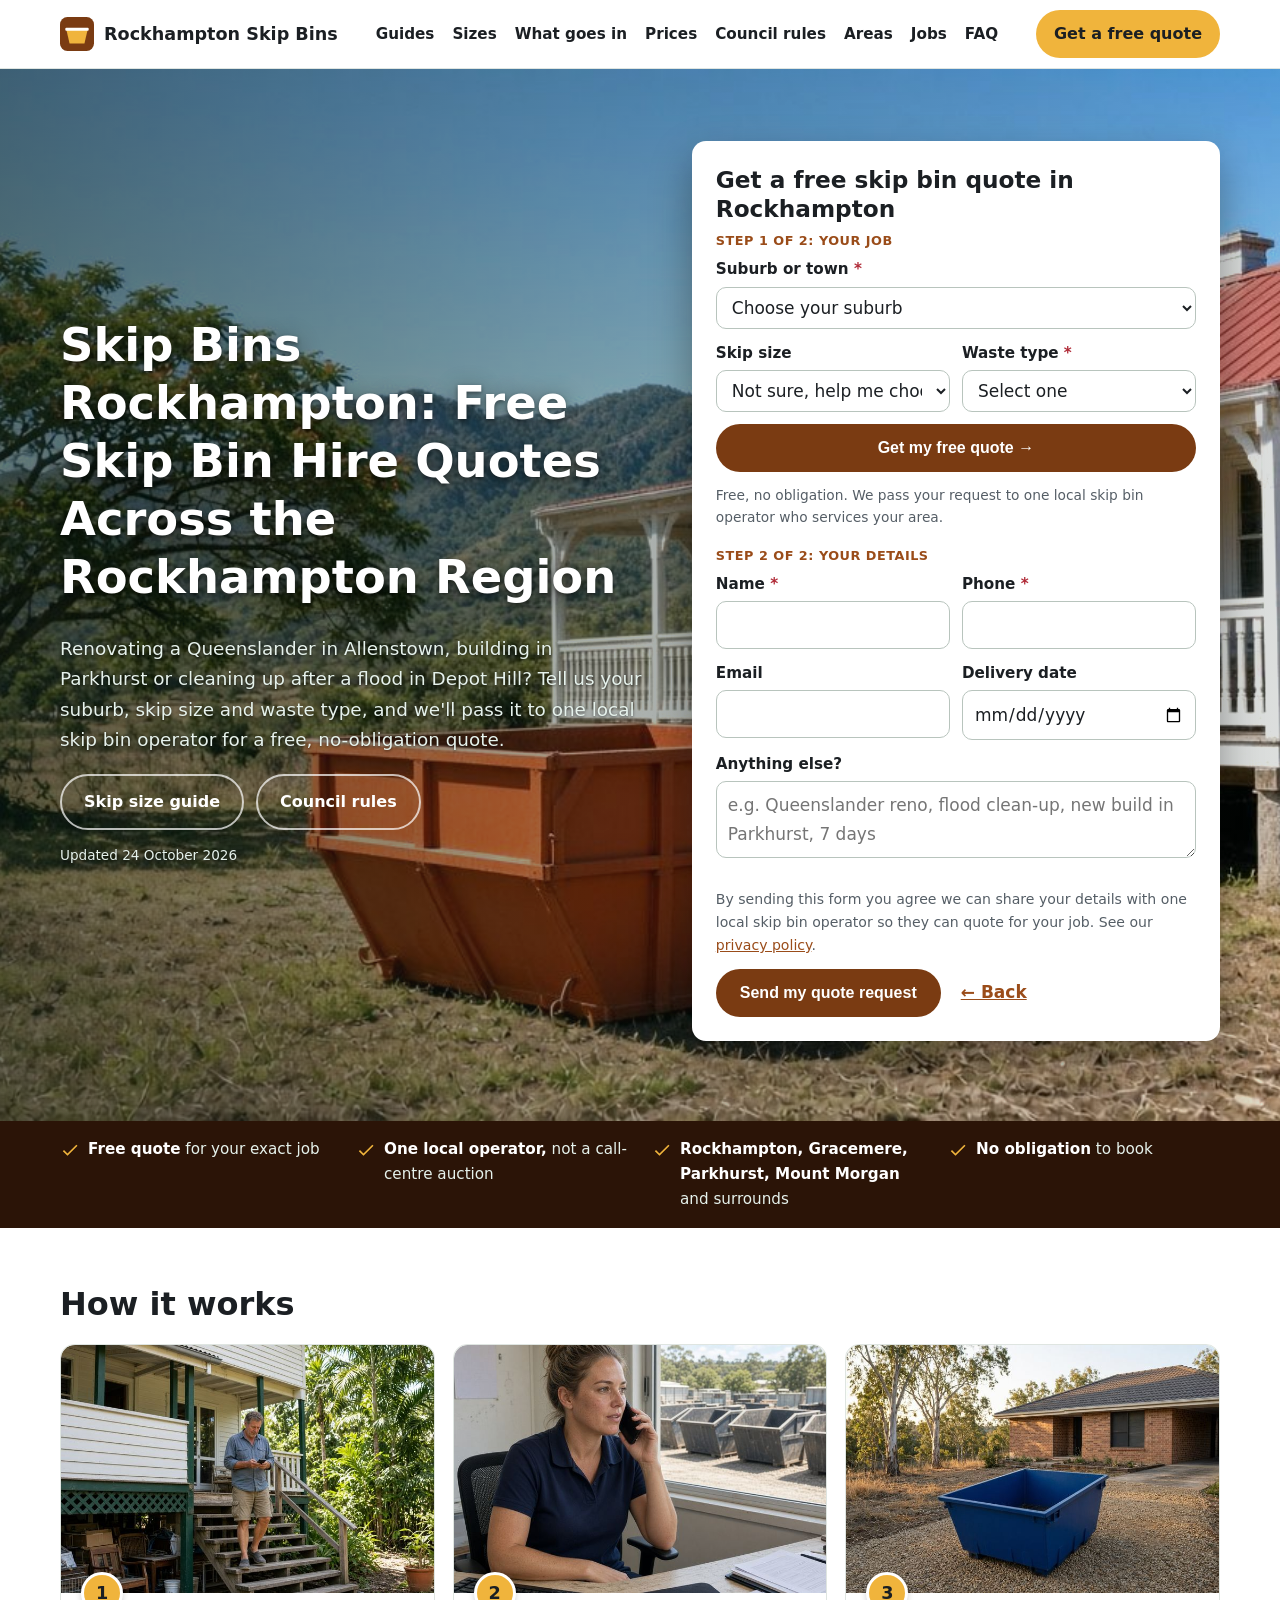
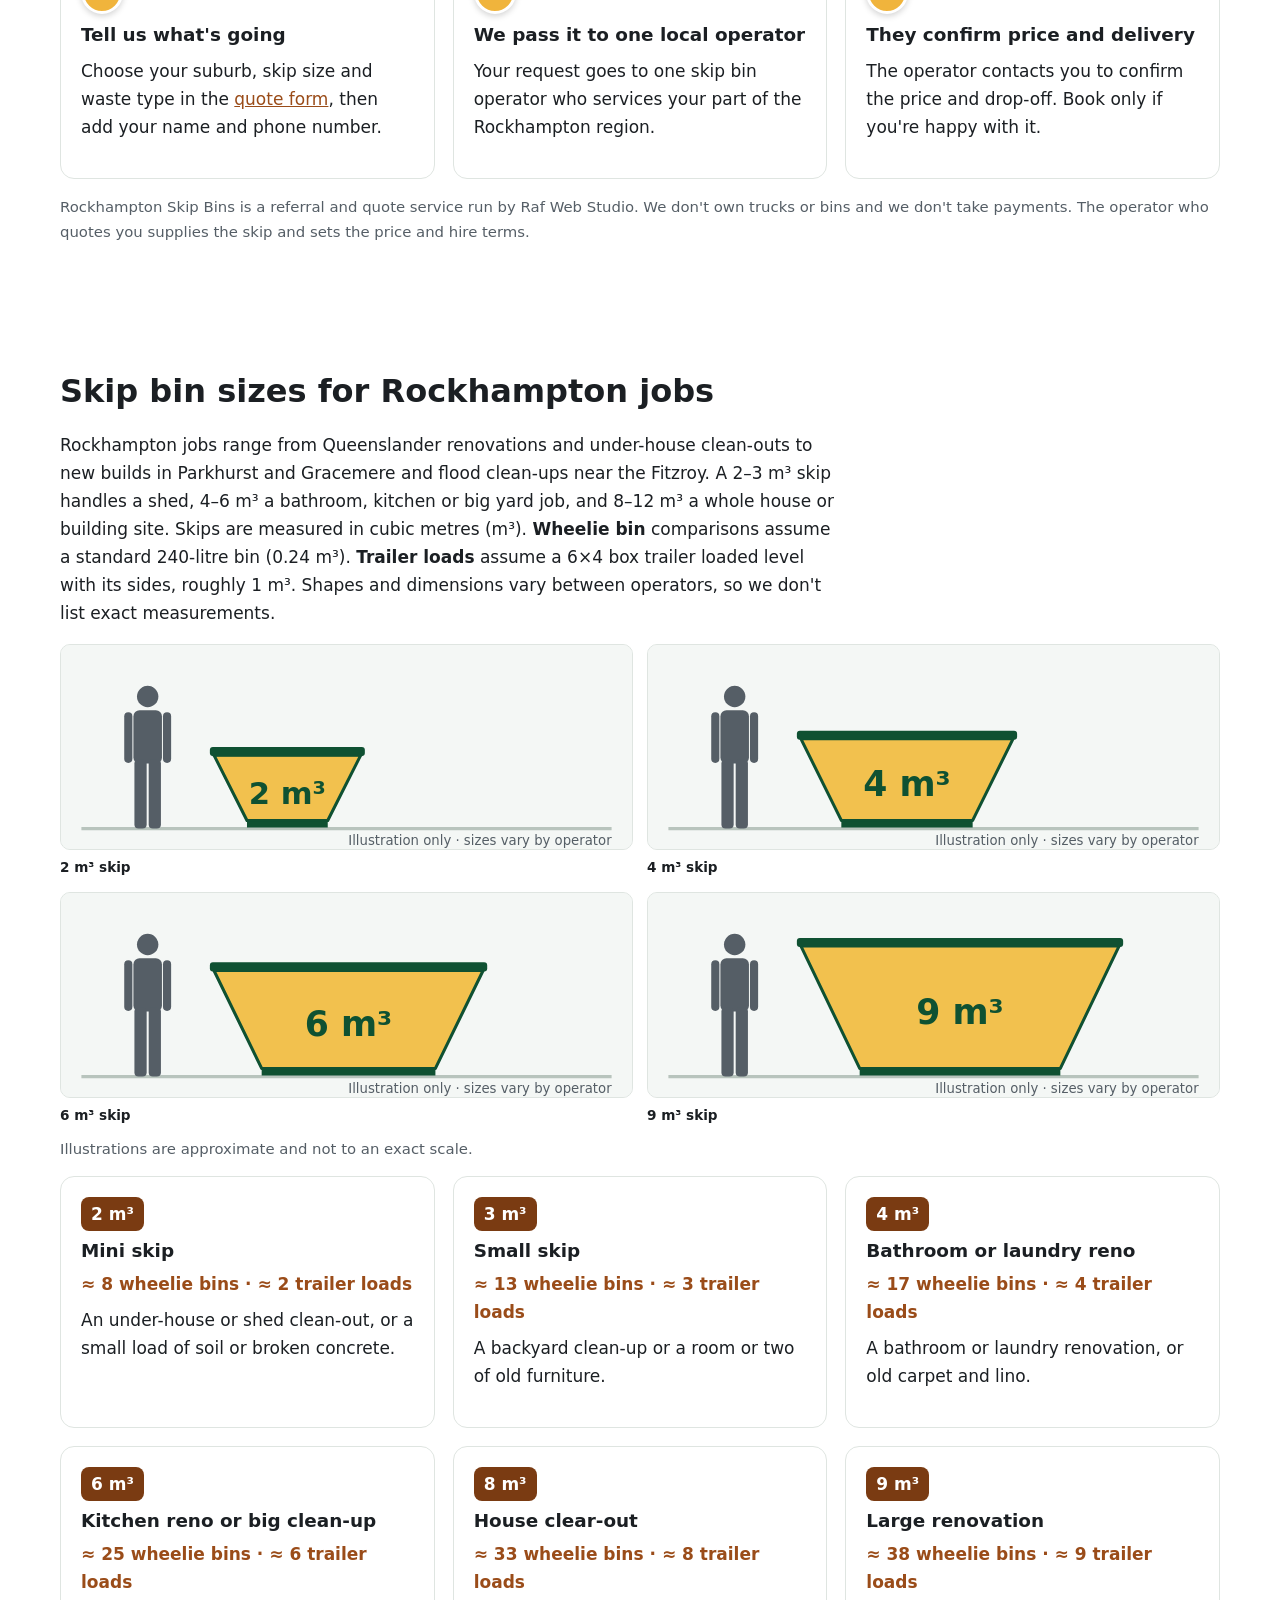
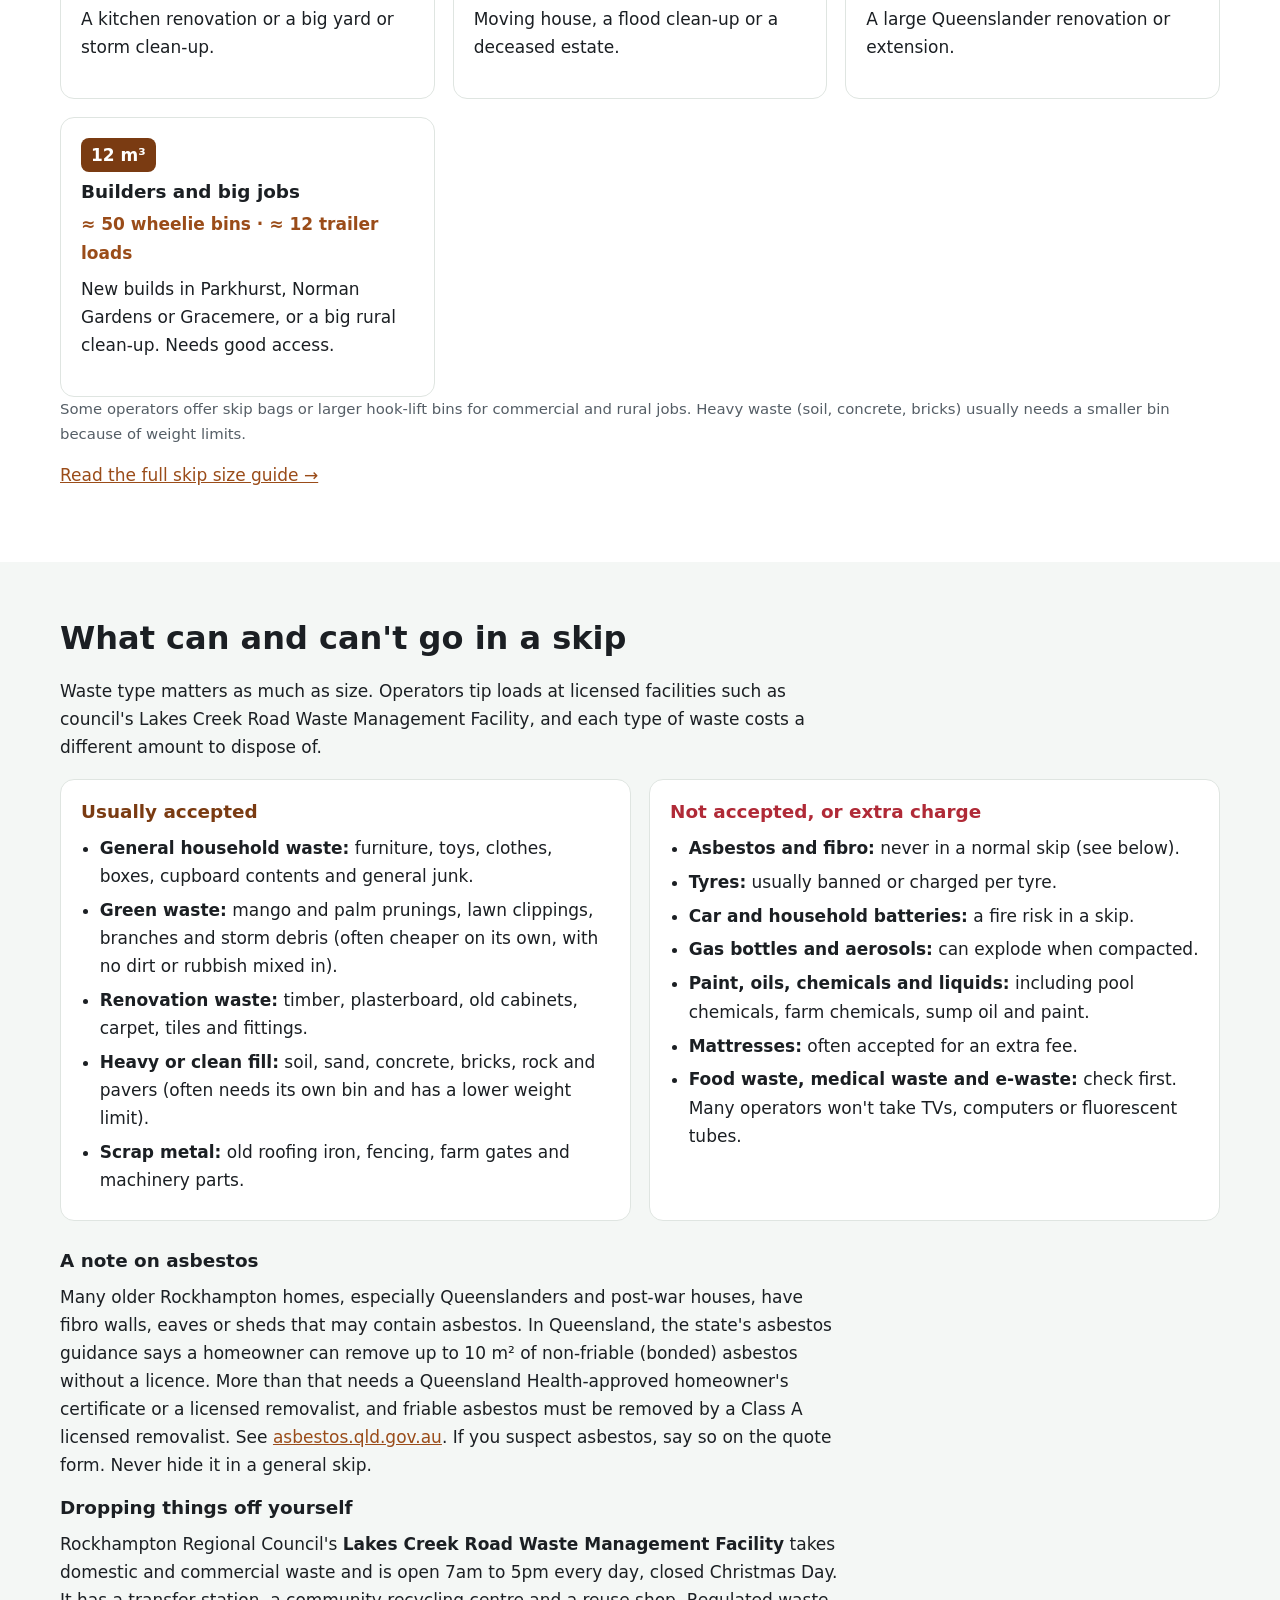
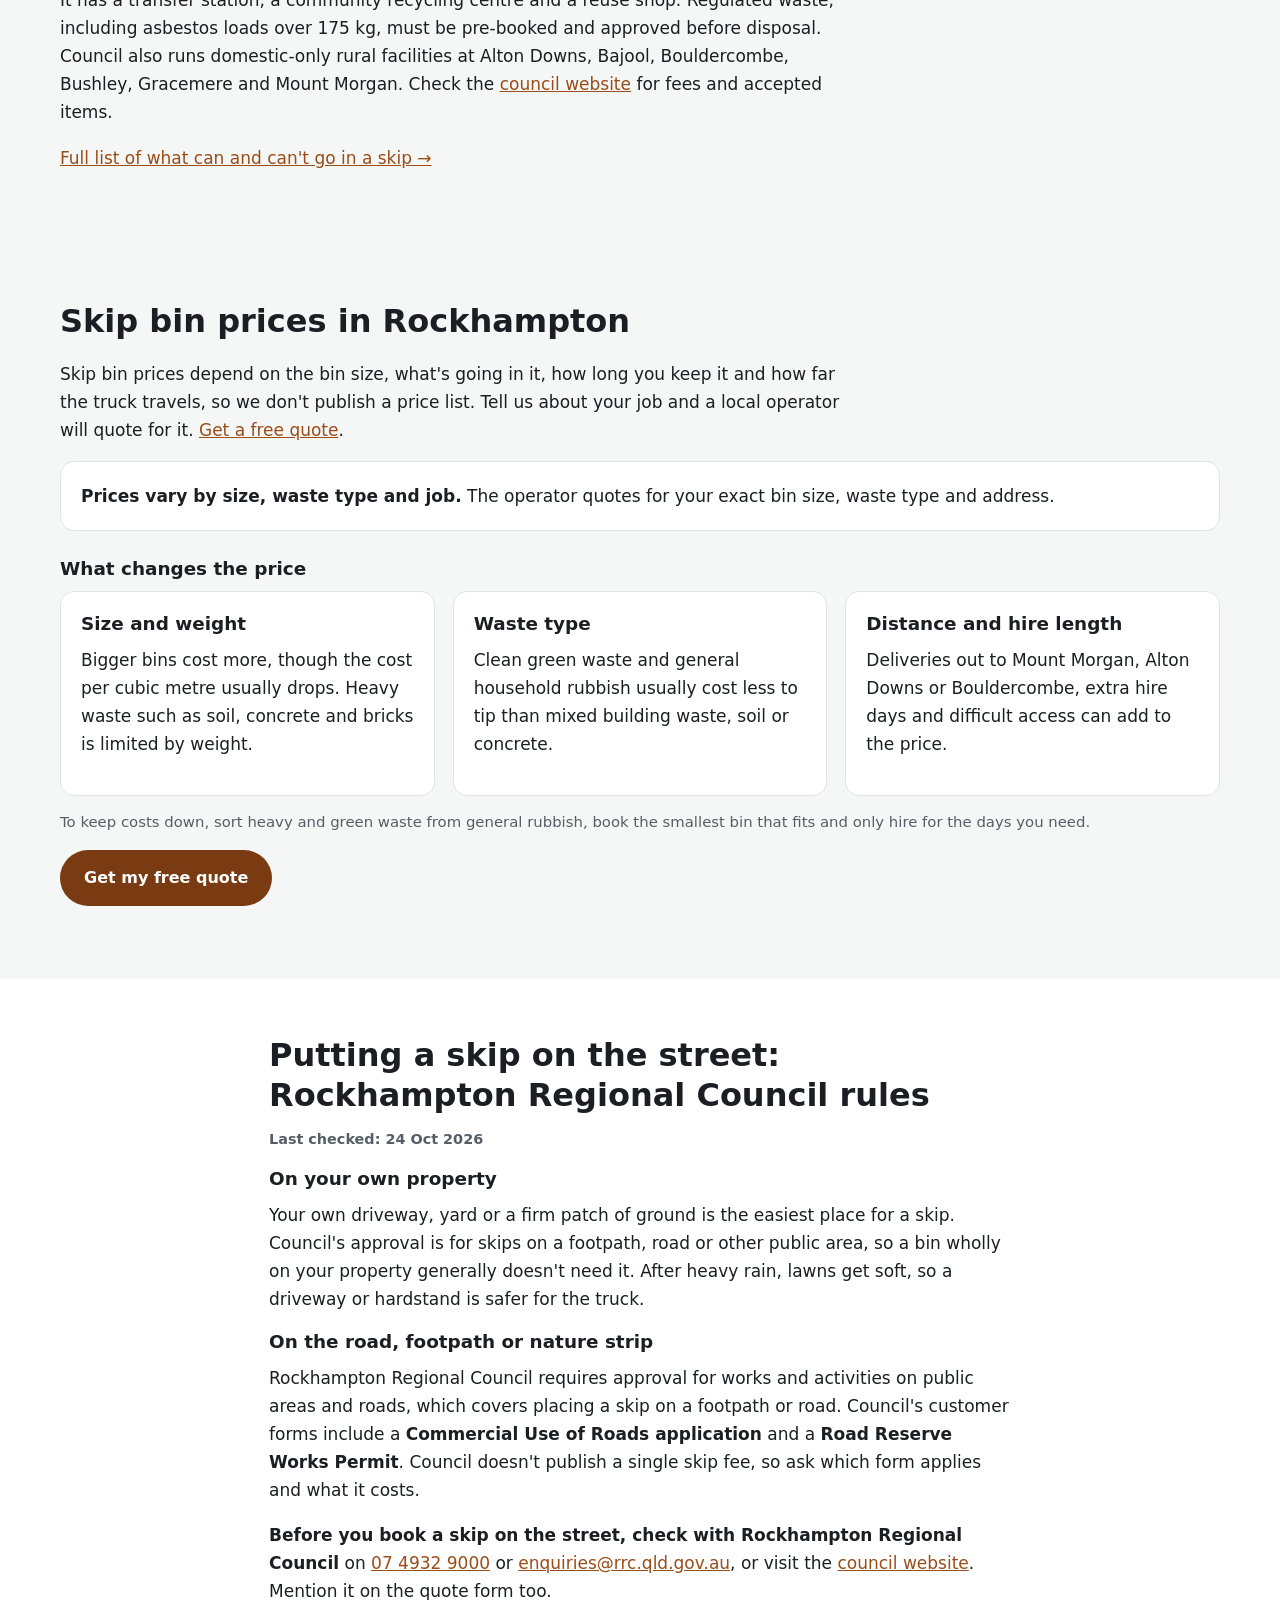
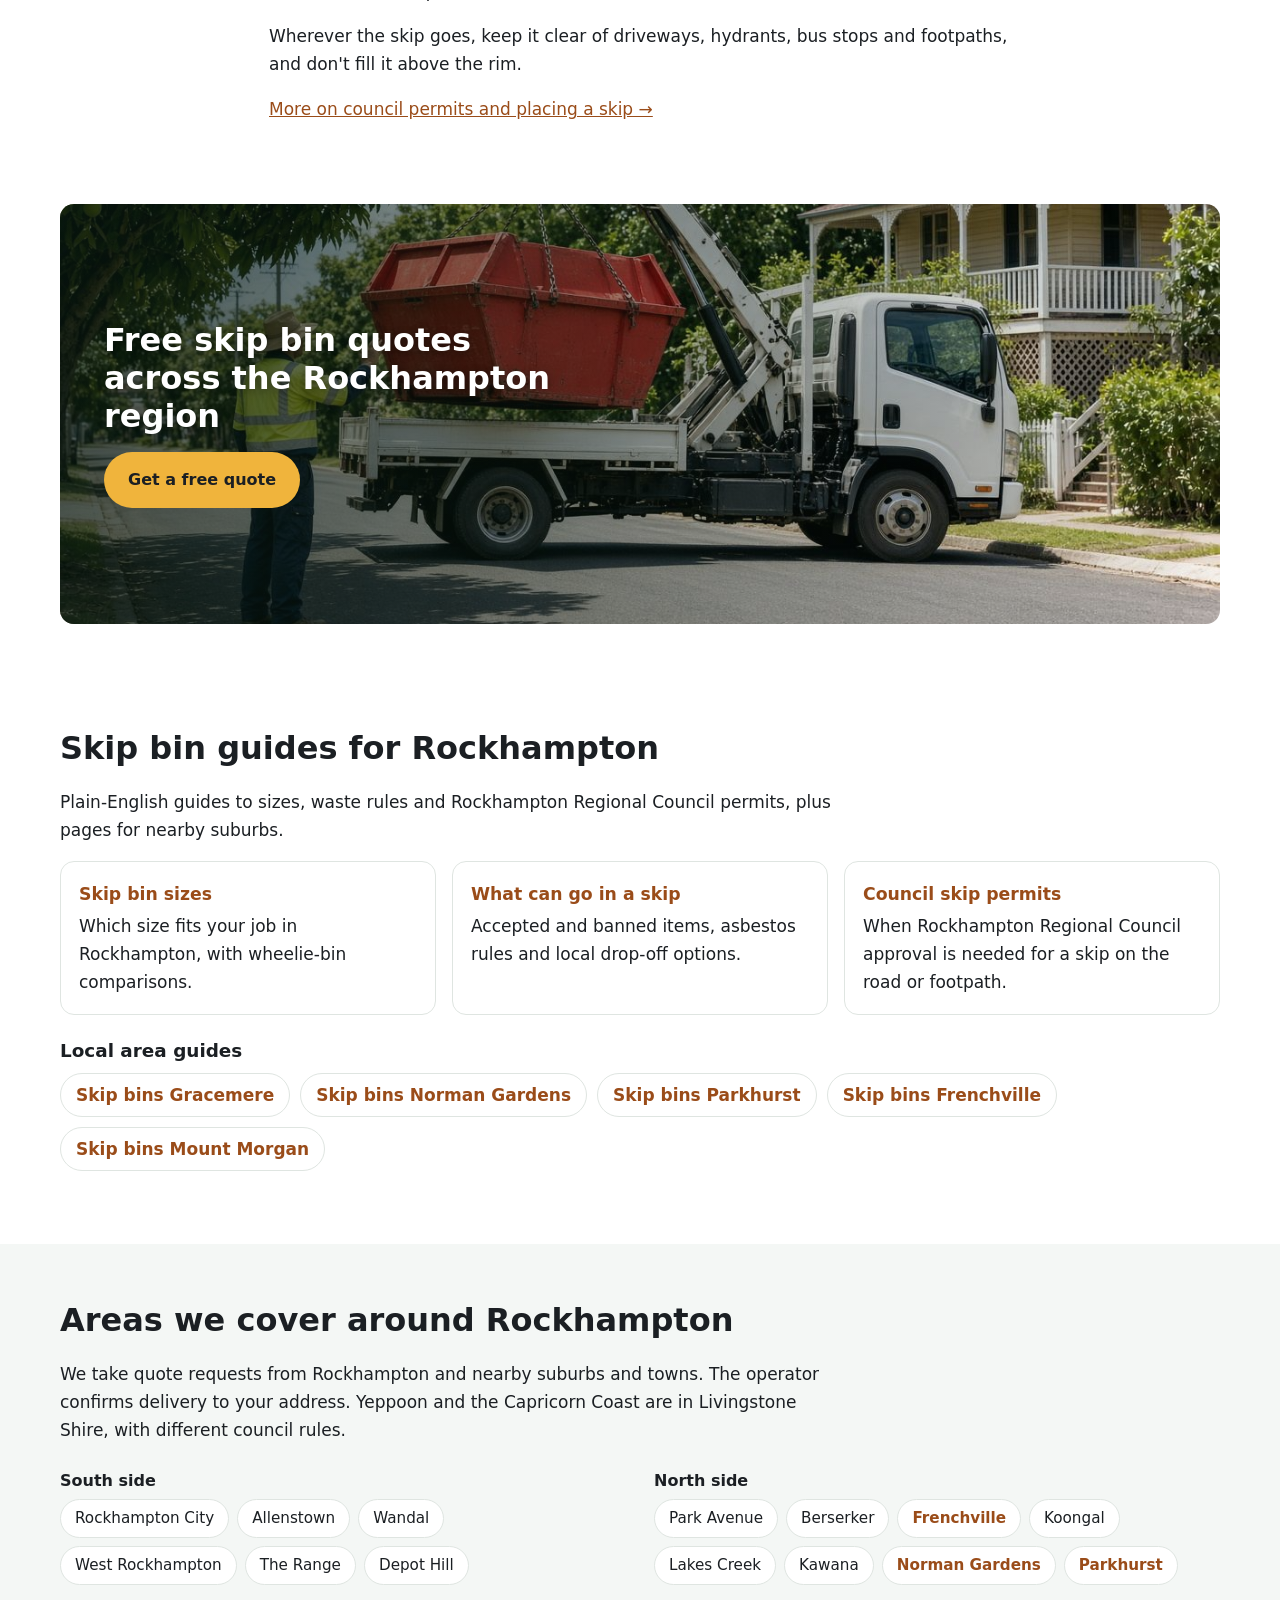
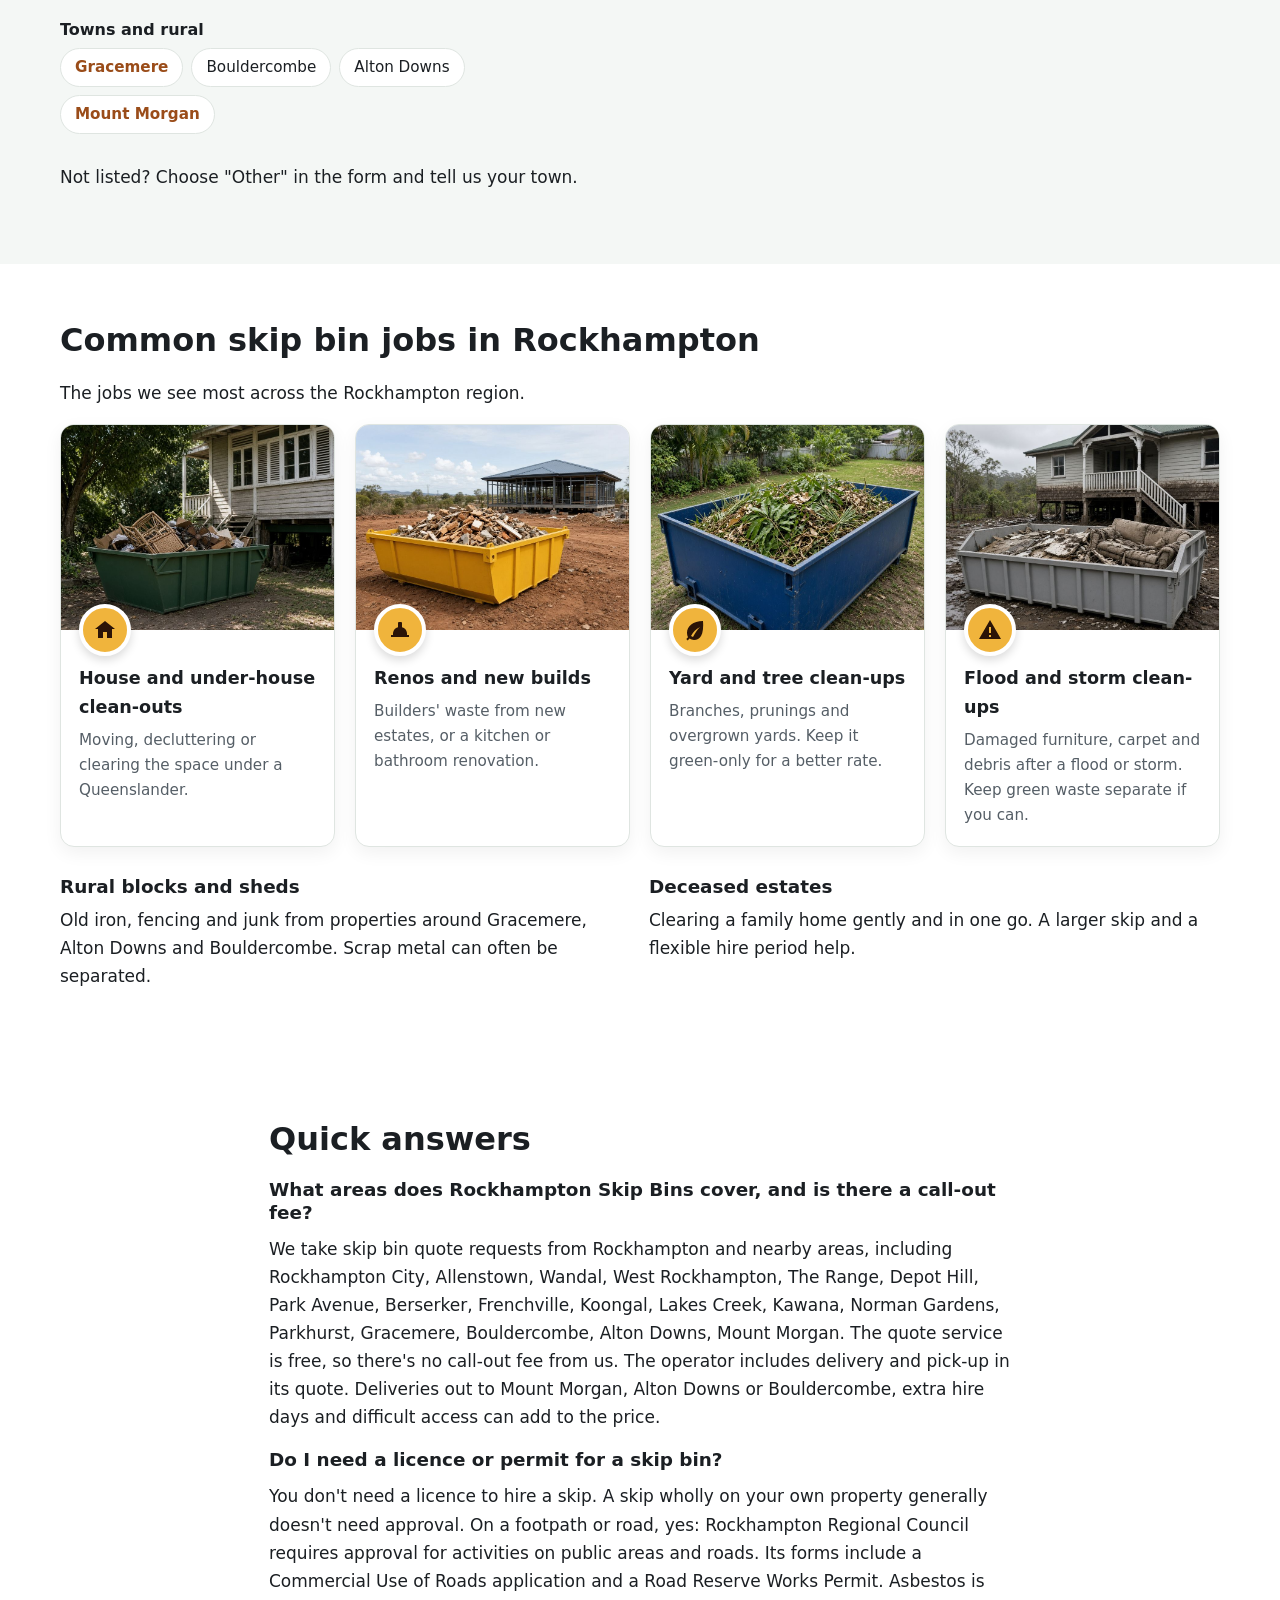
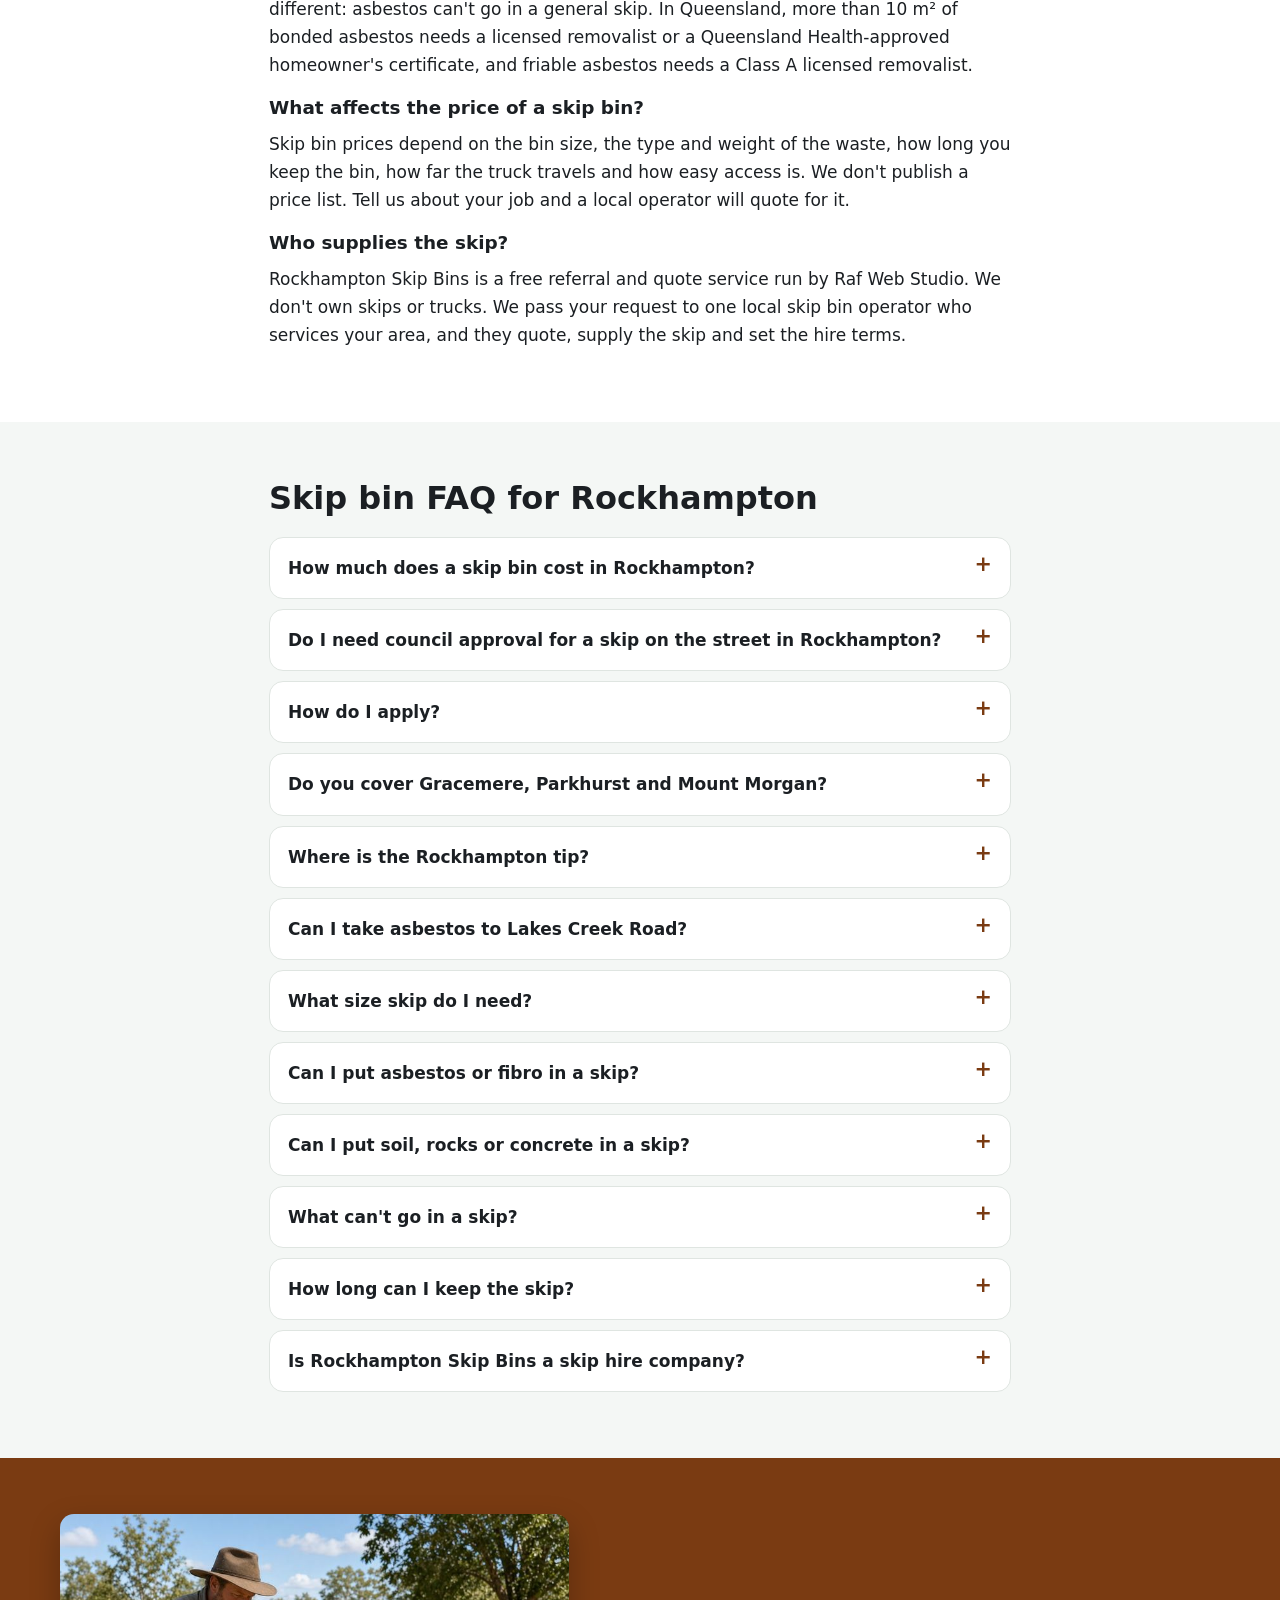
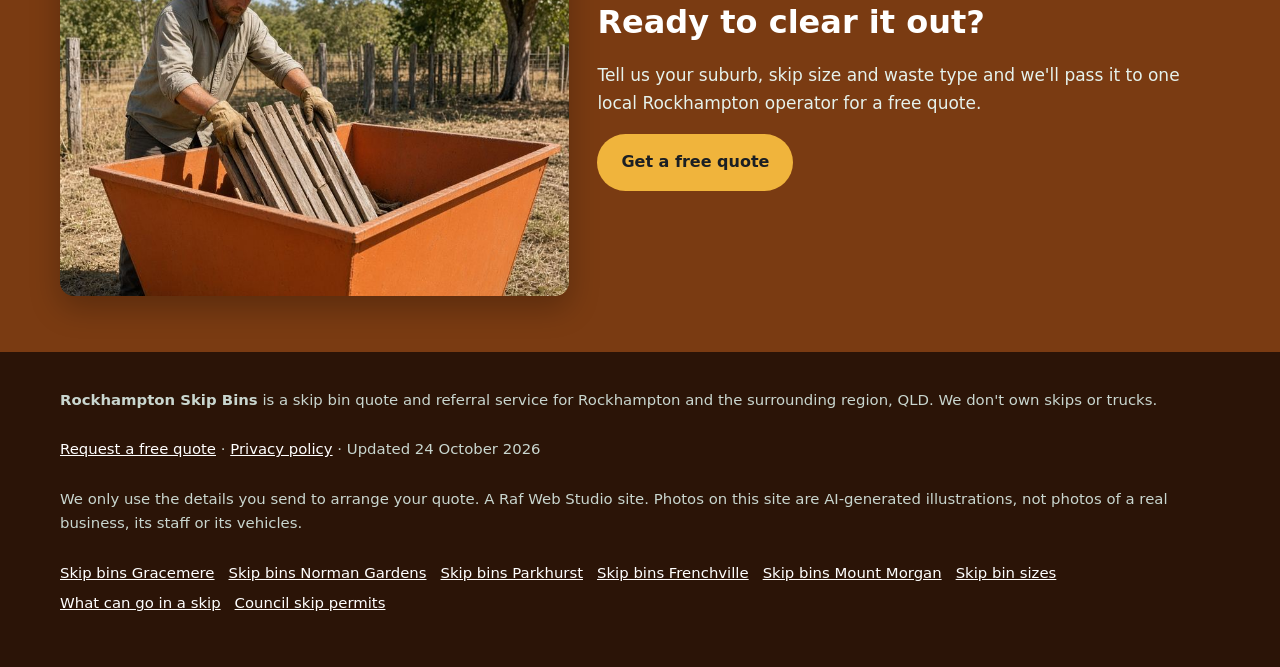
==== commit d11d61ee: "Add GA4 gtag + generate_lead, Search Console tag, LocalBusiness schema, quick answers, llms.txt" ====
--- a/index.html
+++ b/index.html
@@ -2,7 +2,7 @@
 <html lang="en-AU">
 <head>
 <meta charset="utf-8">
-<!-- Search Console verification meta tag goes here once the property is created -->
+<meta name="google-site-verification" content="juA8W3u40NuZaY2wZbv4MAB5Dv1HHWV2AN0I6ZoGv6c" />
 <meta name="viewport" content="width=device-width, initial-scale=1">
 <title>Skip Bins Rockhampton | Free Skip Bin Hire Quotes in Rockhampton QLD</title>
 <meta name="description" content="Skip bins in Rockhampton, Gracemere, Norman Gardens, Parkhurst, Frenchville and Mount Morgan. Tell us your suburb, size and waste type and get a free quote from one local skip bin operator.">
@@ -21,11 +21,114 @@
 <script>document.documentElement.classList.add('js')</script>
 <link rel="stylesheet" href="styles.css">
 
-<!-- GA4: Google tag (gtag.js) goes here once the GA4 property for rockhamptonskipbins.com is created.
-<script async src="https://www.googletagmanager.com/gtag/js?id=G-XXXXXXXXXX"></script>
-<script>window.dataLayer=window.dataLayer||[];function gtag(){dataLayer.push(arguments);}gtag('js',new Date());gtag('config','G-XXXXXXXXXX');</script>
--->
-
+<!-- Google tag (gtag.js) -->
+<script async src="https://www.googletagmanager.com/gtag/js?id=G-1X8GPHE10D"></script>
+<script>
+  window.dataLayer = window.dataLayer || [];
+  function gtag(){dataLayer.push(arguments);}
+  gtag('js', new Date());
+  gtag('config', 'G-1X8GPHE10D');
+</script>
+
+<script type="application/ld+json">
+{
+ "@context": "https://schema.org",
+ "@type": "LocalBusiness",
+ "@id": "https://rockhamptonskipbins.com/#business",
+ "name": "Rockhampton Skip Bins",
+ "url": "https://rockhamptonskipbins.com/",
+ "description": "Skip bins in Rockhampton, Gracemere, Norman Gardens, Parkhurst, Frenchville and Mount Morgan. Tell us your suburb, size and waste type and get a free quote from one local skip bin operator. A free referral and quote service run by Raf Web Studio. It doesn't own skips or trucks; one local operator quotes and supplies the skip.",
+ "image": "https://rockhamptonskipbins.com/img/hero.jpg",
+ "areaServed": [
+  {
+   "@type": "AdministrativeArea",
+   "name": "Rockhampton Regional Council, QLD"
+  },
+  {
+   "@type": "Place",
+   "name": "Rockhampton City, QLD"
+  },
+  {
+   "@type": "Place",
+   "name": "Allenstown, QLD"
+  },
+  {
+   "@type": "Place",
+   "name": "Wandal, QLD"
+  },
+  {
+   "@type": "Place",
+   "name": "West Rockhampton, QLD"
+  },
+  {
+   "@type": "Place",
+   "name": "The Range, QLD"
+  },
+  {
+   "@type": "Place",
+   "name": "Depot Hill, QLD"
+  },
+  {
+   "@type": "Place",
+   "name": "Park Avenue, QLD"
+  },
+  {
+   "@type": "Place",
+   "name": "Berserker, QLD"
+  },
+  {
+   "@type": "Place",
+   "name": "Frenchville, QLD"
+  },
+  {
+   "@type": "Place",
+   "name": "Koongal, QLD"
+  },
+  {
+   "@type": "Place",
+   "name": "Lakes Creek, QLD"
+  },
+  {
+   "@type": "Place",
+   "name": "Kawana, QLD"
+  },
+  {
+   "@type": "Place",
+   "name": "Norman Gardens, QLD"
+  },
+  {
+   "@type": "Place",
+   "name": "Parkhurst, QLD"
+  },
+  {
+   "@type": "Place",
+   "name": "Gracemere, QLD"
+  },
+  {
+   "@type": "Place",
+   "name": "Bouldercombe, QLD"
+  },
+  {
+   "@type": "Place",
+   "name": "Alton Downs, QLD"
+  },
+  {
+   "@type": "Place",
+   "name": "Mount Morgan, QLD"
+  }
+ ],
+ "knowsAbout": [
+  "Skip bin hire",
+  "Skip bin sizes",
+  "Council skip bin permits",
+  "Waste disposal"
+ ],
+ "parentOrganization": {
+  "@type": "Organization",
+  "name": "Raf Web Studio"
+ }
+}
+</script>
 <script type="application/ld+json">
 {
  "@context": "https://schema.org",
@@ -46,9 +149,7 @@
  "description": "Free skip bin hire quotes in Rockhampton and surrounding suburbs. We pass your request to one local skip bin operator.",
  "url": "https://rockhamptonskipbins.com/",
  "provider": {
-  "@type": "Organization",
-  "name": "Rockhampton Skip Bins",
-  "url": "https://rockhamptonskipbins.com/"
+  "@id": "https://rockhamptonskipbins.com/#business"
  },
  "areaServed": [
   {
@@ -229,6 +330,38 @@
    "acceptedAnswer": {
     "@type": "Answer",
     "text": "No. It's a free referral and quote service run by Raf Web Studio. One local operator quotes you and supplies the skip."
+   }
+  },
+  {
+   "@type": "Question",
+   "name": "What areas does Rockhampton Skip Bins cover, and is there a call-out fee?",
+   "acceptedAnswer": {
+    "@type": "Answer",
+    "text": "We take skip bin quote requests from Rockhampton and nearby areas, including Rockhampton City, Allenstown, Wandal, West Rockhampton, The Range, Depot Hill, Park Avenue, Berserker, Frenchville, Koongal, Lakes Creek, Kawana, Norman Gardens, Parkhurst, Gracemere, Bouldercombe, Alton Downs, Mount Morgan. The quote service is free, so there's no call-out fee from us. The operator includes delivery and pick-up in its quote. Deliveries out to Mount Morgan, Alton Downs or Bouldercombe, extra hire days and difficult access can add to the price."
+   }
+  },
+  {
+   "@type": "Question",
+   "name": "Do I need a licence or permit for a skip bin?",
+   "acceptedAnswer": {
+    "@type": "Answer",
+    "text": "You don't need a licence to hire a skip. A skip wholly on your own property generally doesn't need approval. On a footpath or road, yes: Rockhampton Regional Council requires approval for activities on public areas and roads. Its forms include a Commercial Use of Roads application and a Road Reserve Works Permit. Asbestos is different: asbestos can't go in a general skip. In Queensland, more than 10 m² of bonded asbestos needs a licensed removalist or a Queensland Health-approved homeowner's certificate, and friable asbestos needs a Class A licensed removalist."
+   }
+  },
+  {
+   "@type": "Question",
+   "name": "What affects the price of a skip bin?",
+   "acceptedAnswer": {
+    "@type": "Answer",
+    "text": "Skip bin prices depend on the bin size, the type and weight of the waste, how long you keep the bin, how far the truck travels and how easy access is. We don't publish a price list. Tell us about your job and a local operator will quote for it."
+   }
+  },
+  {
+   "@type": "Question",
+   "name": "Who supplies the skip?",
+   "acceptedAnswer": {
+    "@type": "Answer",
+    "text": "Rockhampton Skip Bins is a free referral and quote service run by Raf Web Studio. We don't own skips or trucks. We pass your request to one local skip bin operator who services your area, and they quote, supply the skip and set the hire terms."
    }
   }
  ]
@@ -442,6 +575,21 @@
     <div class="grid grid-2 more-jobs"><div><h3>Rural blocks and sheds</h3><p>Old iron, fencing and junk from properties around Gracemere, Alton Downs and Bouldercombe. Scrap metal can often be separated.</p></div><div><h3>Deceased estates</h3><p>Clearing a family home gently and in one go. A larger skip and a flexible hire period help.</p></div></div>
   </div>
 </section>
+<!-- ai-answers-v1 -->
+<section id="answers" aria-labelledby="answers-h">
+  <div class="wrap intro">
+    <h2 id="answers-h">Quick answers</h2>
+    <h3>What areas does Rockhampton Skip Bins cover, and is there a call-out fee?</h3>
+    <p>We take skip bin quote requests from Rockhampton and nearby areas, including Rockhampton City, Allenstown, Wandal, West Rockhampton, The Range, Depot Hill, Park Avenue, Berserker, Frenchville, Koongal, Lakes Creek, Kawana, Norman Gardens, Parkhurst, Gracemere, Bouldercombe, Alton Downs, Mount Morgan. The quote service is free, so there&#x27;s no call-out fee from us. The operator includes delivery and pick-up in its quote. Deliveries out to Mount Morgan, Alton Downs or Bouldercombe, extra hire days and difficult access can add to the price.</p>
+    <h3>Do I need a licence or permit for a skip bin?</h3>
+    <p>You don&#x27;t need a licence to hire a skip. A skip wholly on your own property generally doesn&#x27;t need approval. On a footpath or road, yes: Rockhampton Regional Council requires approval for activities on public areas and roads. Its forms include a Commercial Use of Roads application and a Road Reserve Works Permit. Asbestos is different: asbestos can&#x27;t go in a general skip. In Queensland, more than 10 m² of bonded asbestos needs a licensed removalist or a Queensland Health-approved homeowner&#x27;s certificate, and friable asbestos needs a Class A licensed removalist.</p>
+    <h3>What affects the price of a skip bin?</h3>
+    <p>Skip bin prices depend on the bin size, the type and weight of the waste, how long you keep the bin, how far the truck travels and how easy access is. We don&#x27;t publish a price list. Tell us about your job and a local operator will quote for it.</p>
+    <h3>Who supplies the skip?</h3>
+    <p>Rockhampton Skip Bins is a free referral and quote service run by Raf Web Studio. We don&#x27;t own skips or trucks. We pass your request to one local skip bin operator who services your area, and they quote, supply the skip and set the hire terms.</p>
+  </div>
+</section>
+
 <section class="alt" id="faq" aria-labelledby="faq-h">
   <div class="wrap intro">
     <h2 id="faq-h">Skip bin FAQ for Rockhampton</h2>
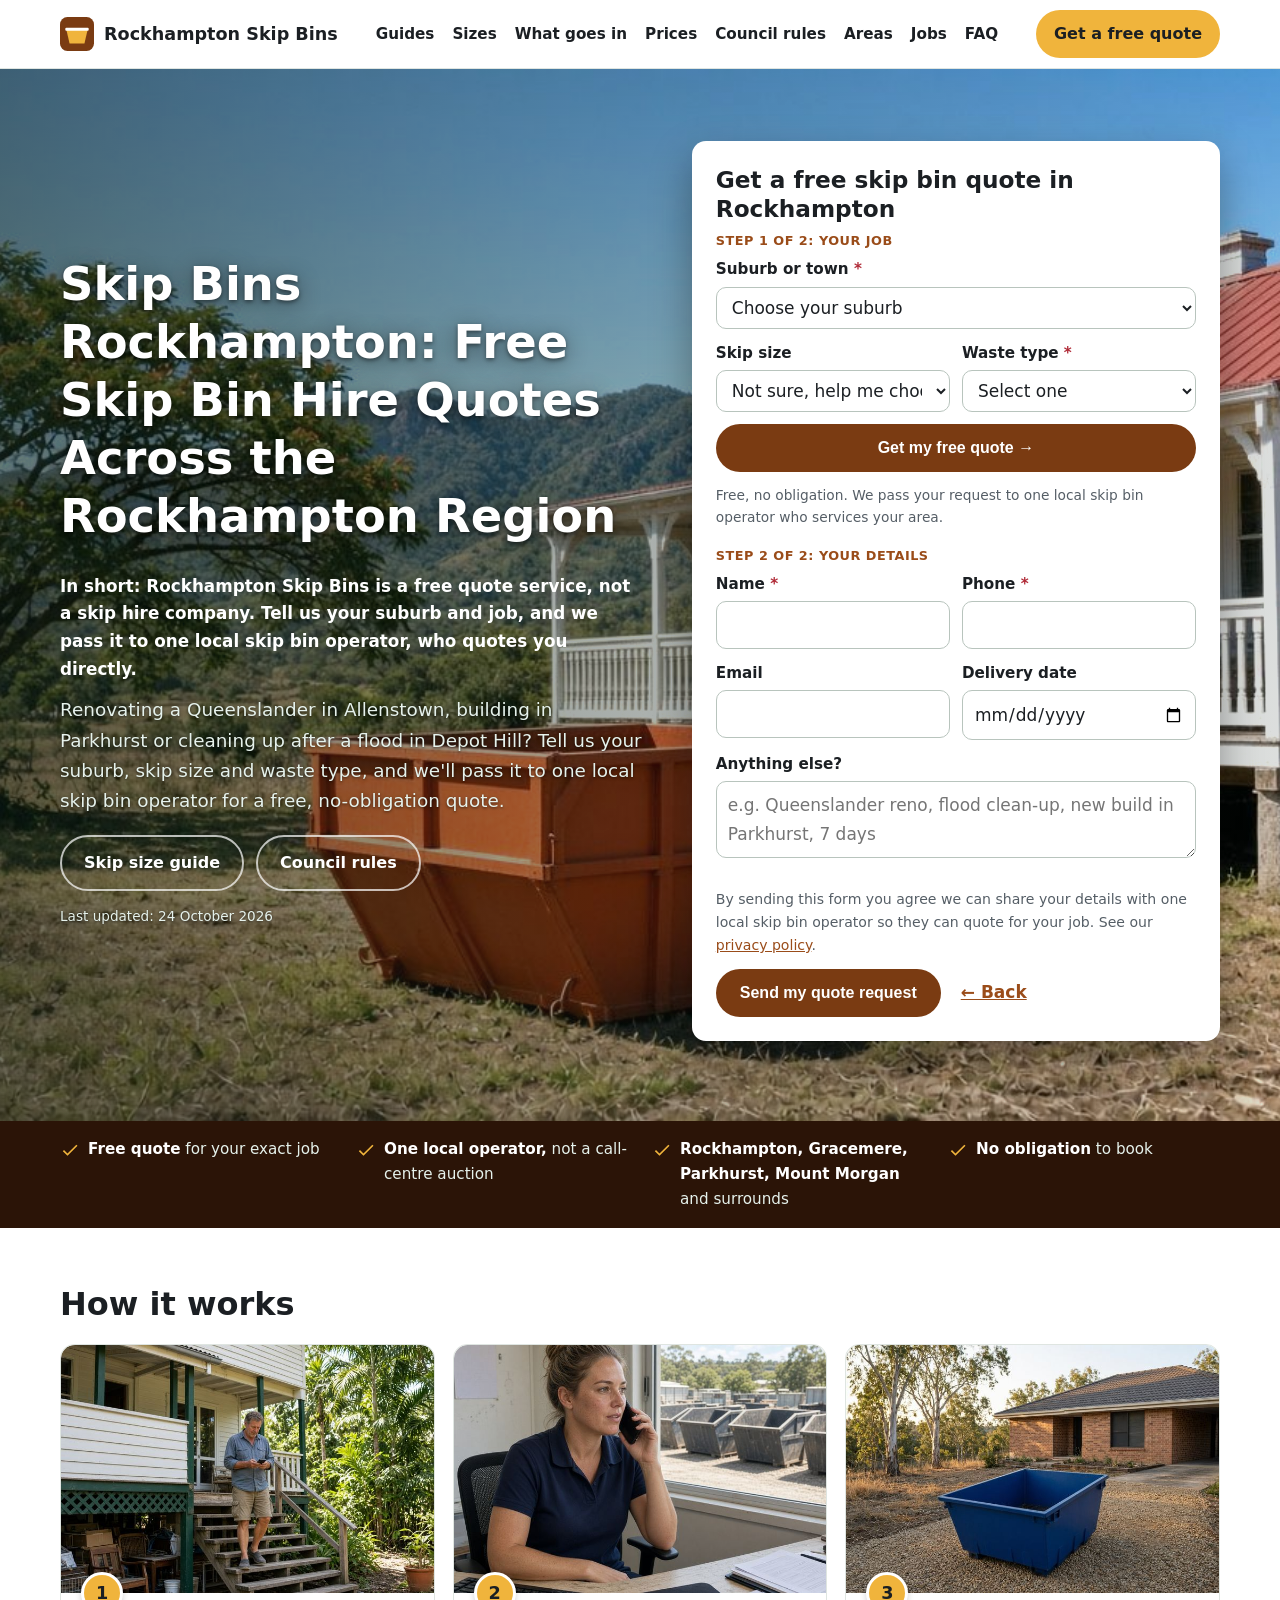
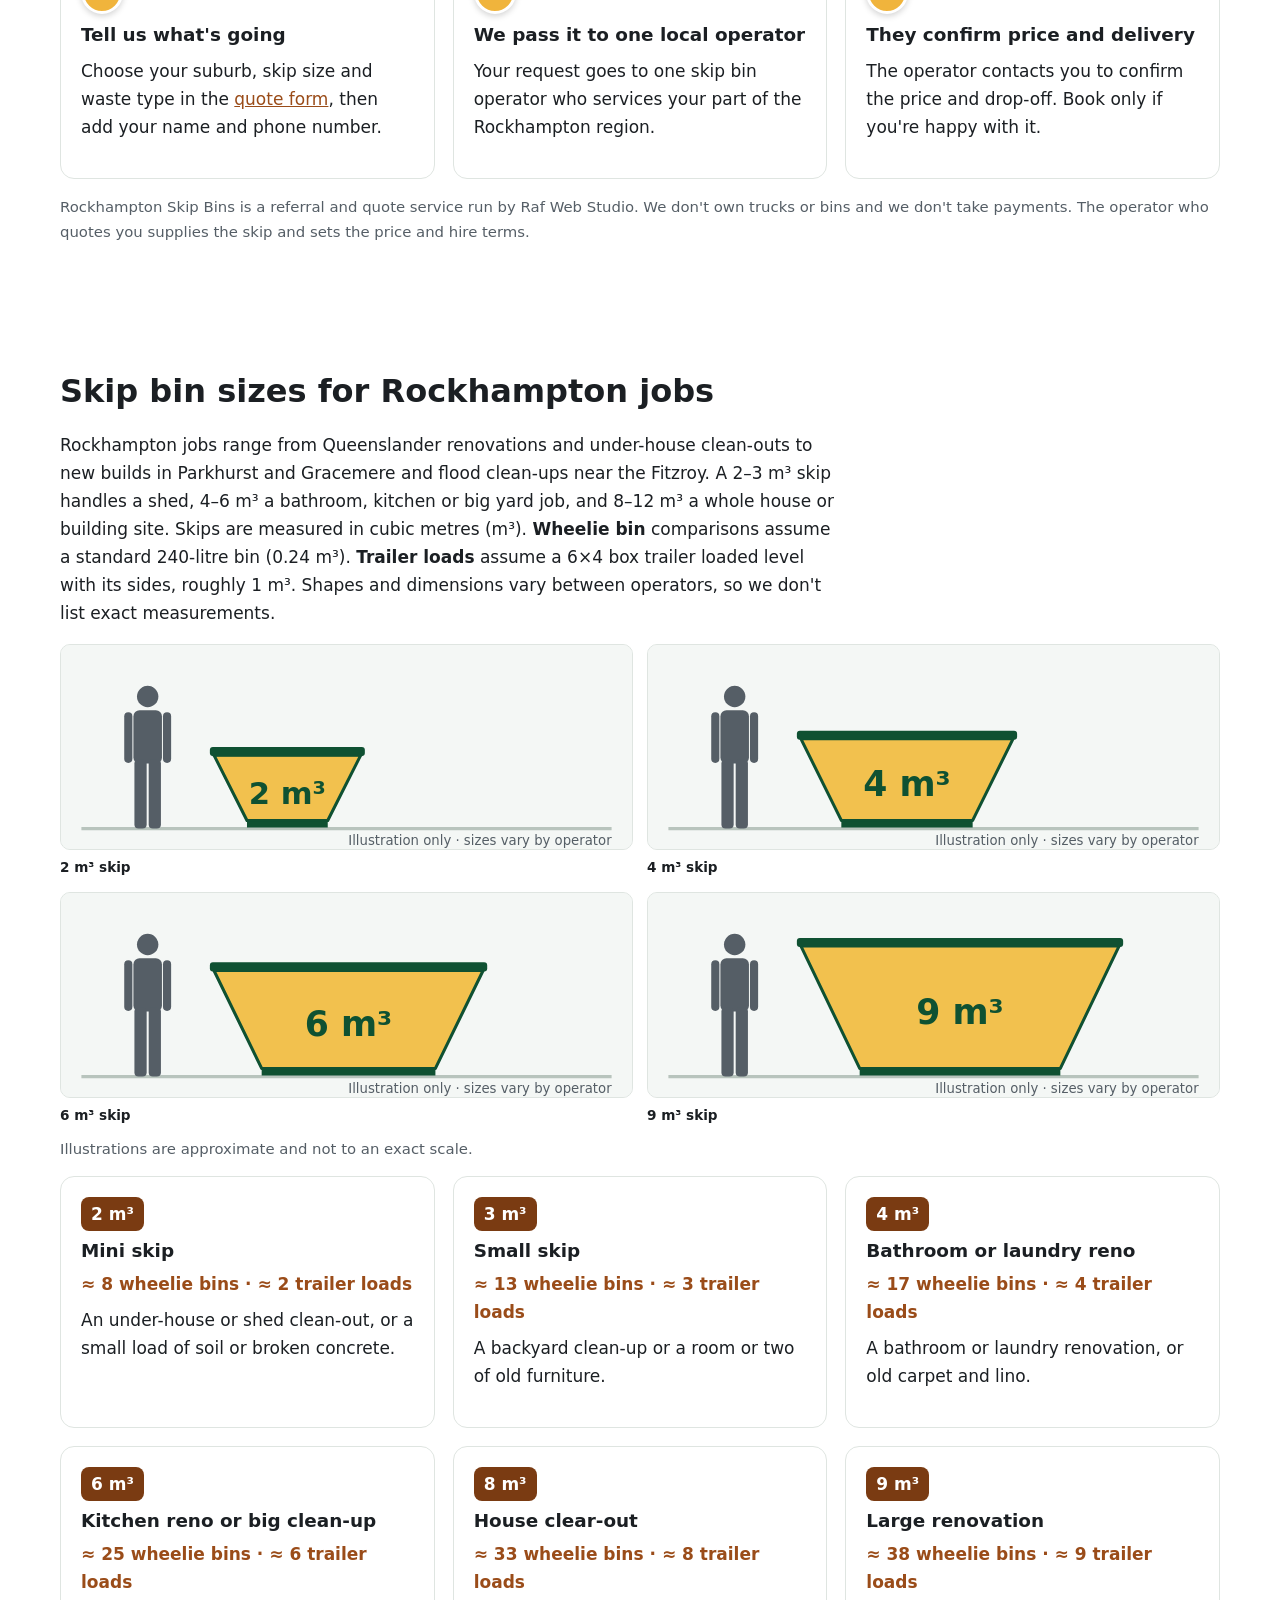
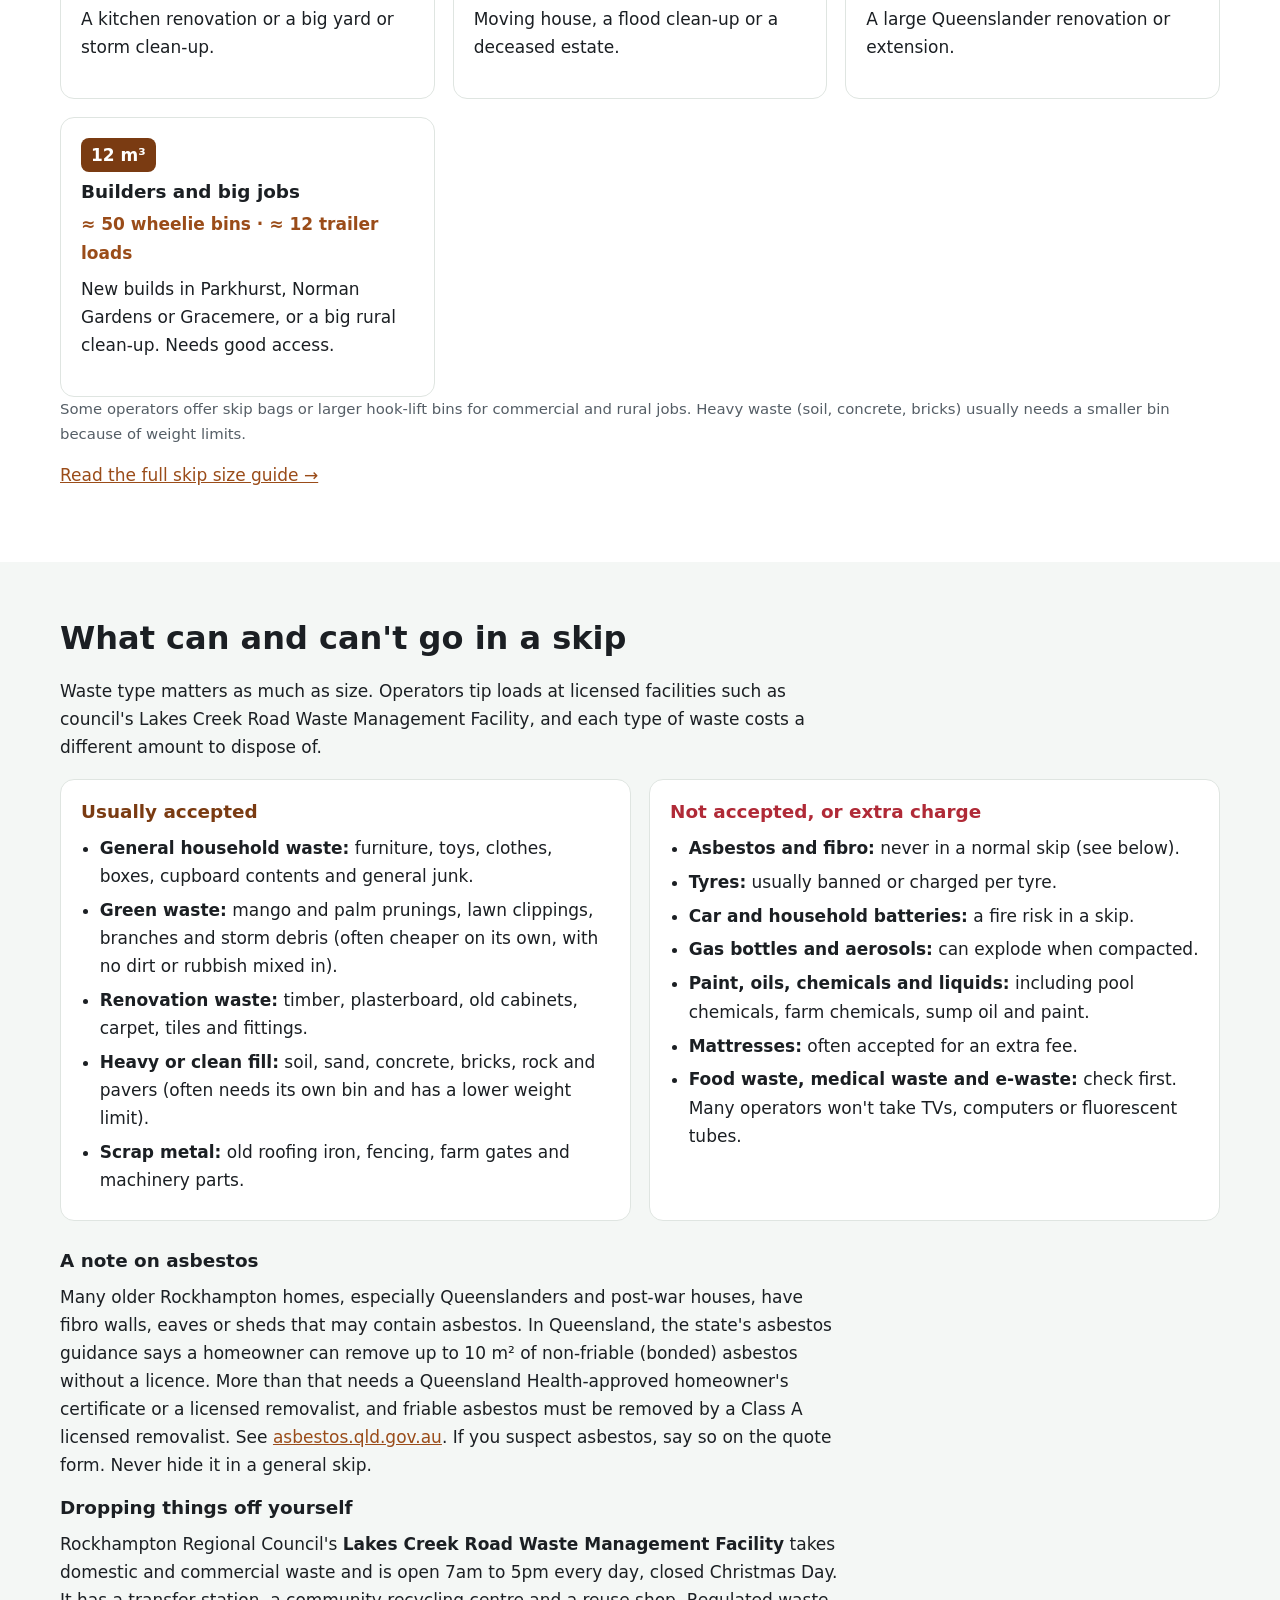
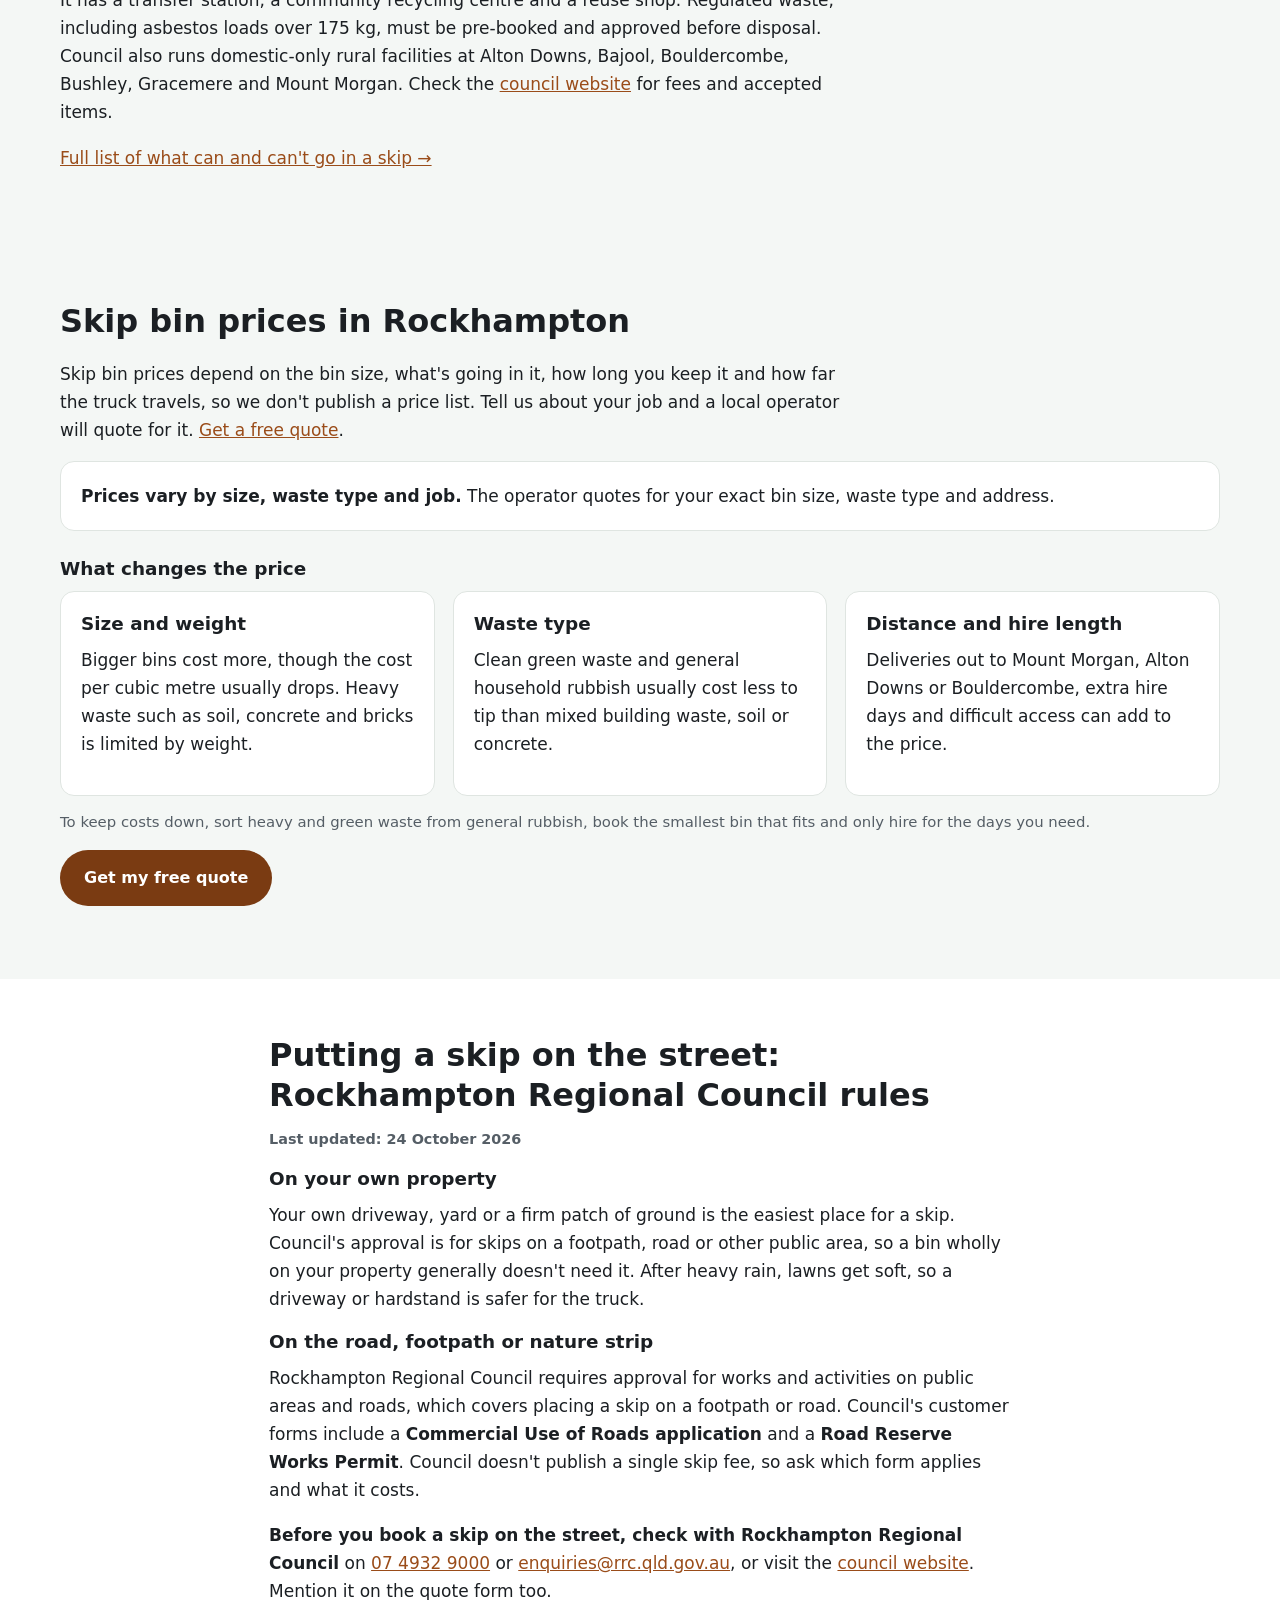
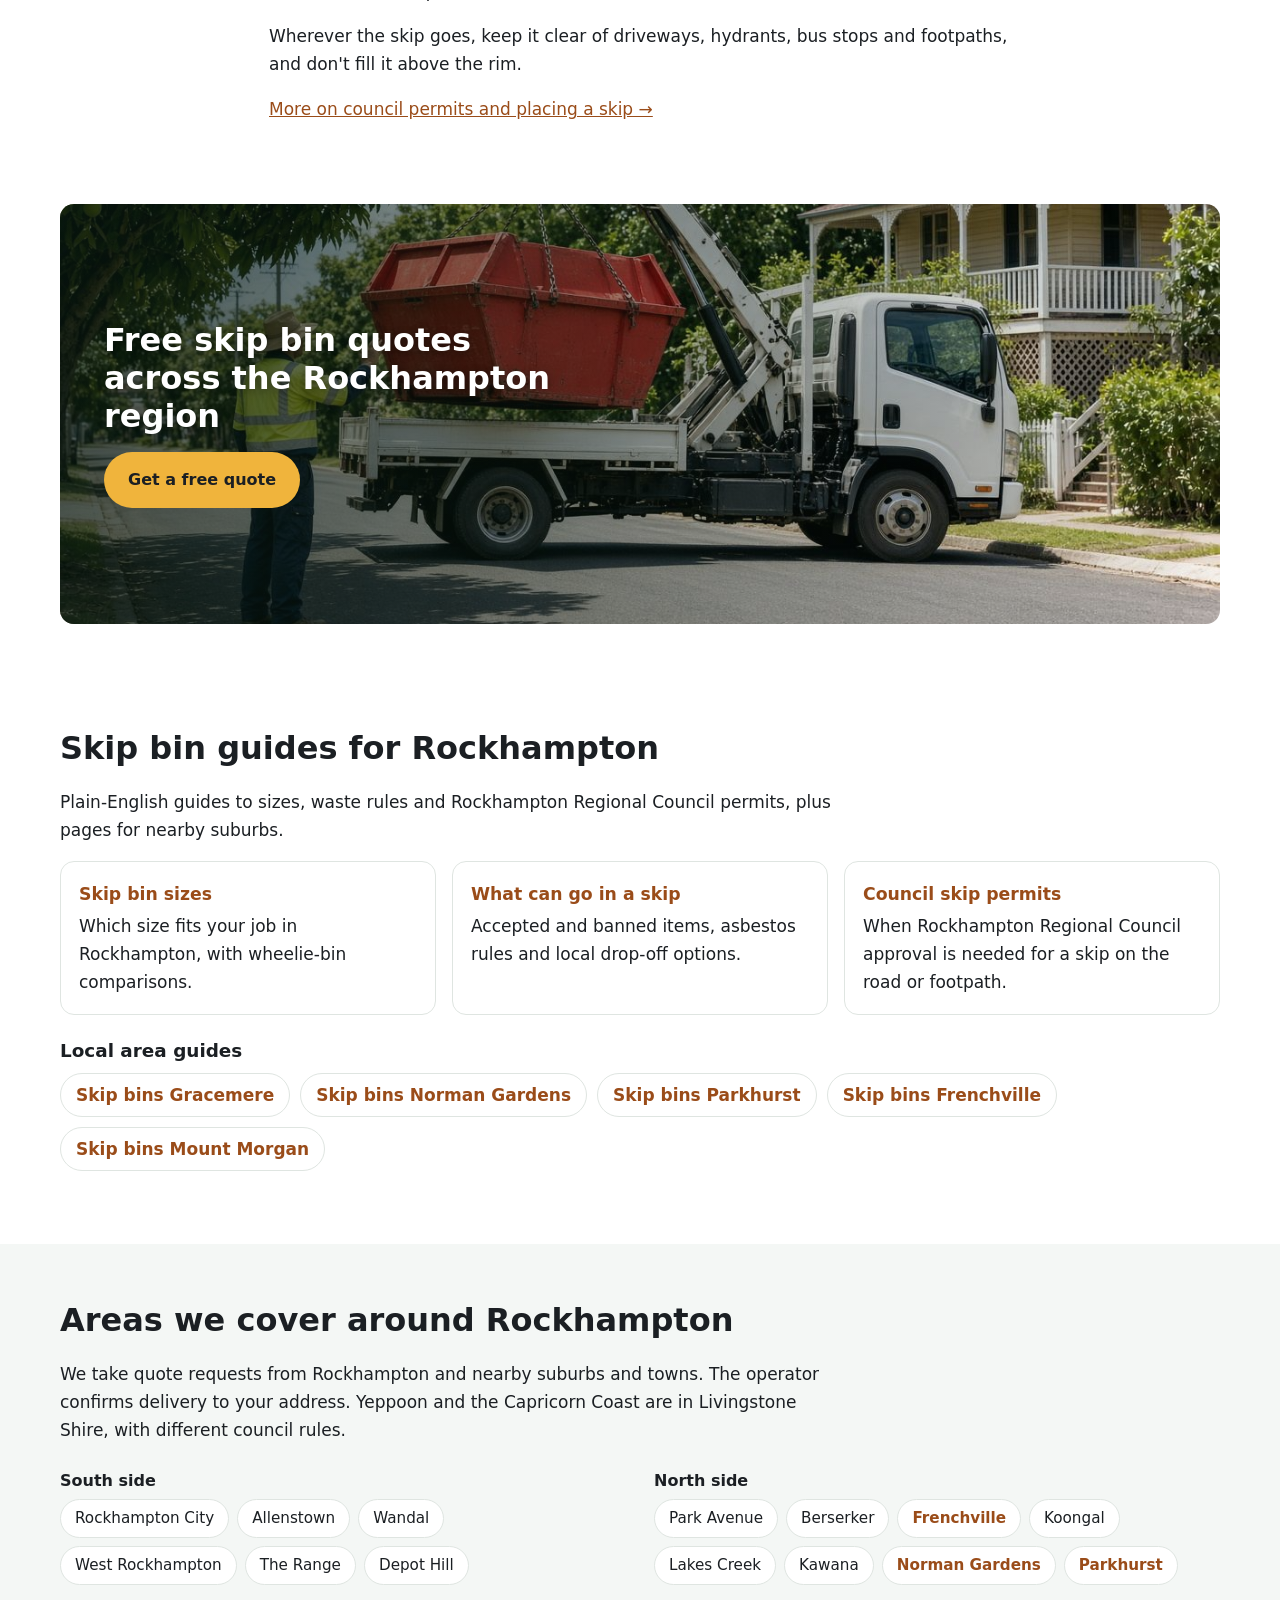
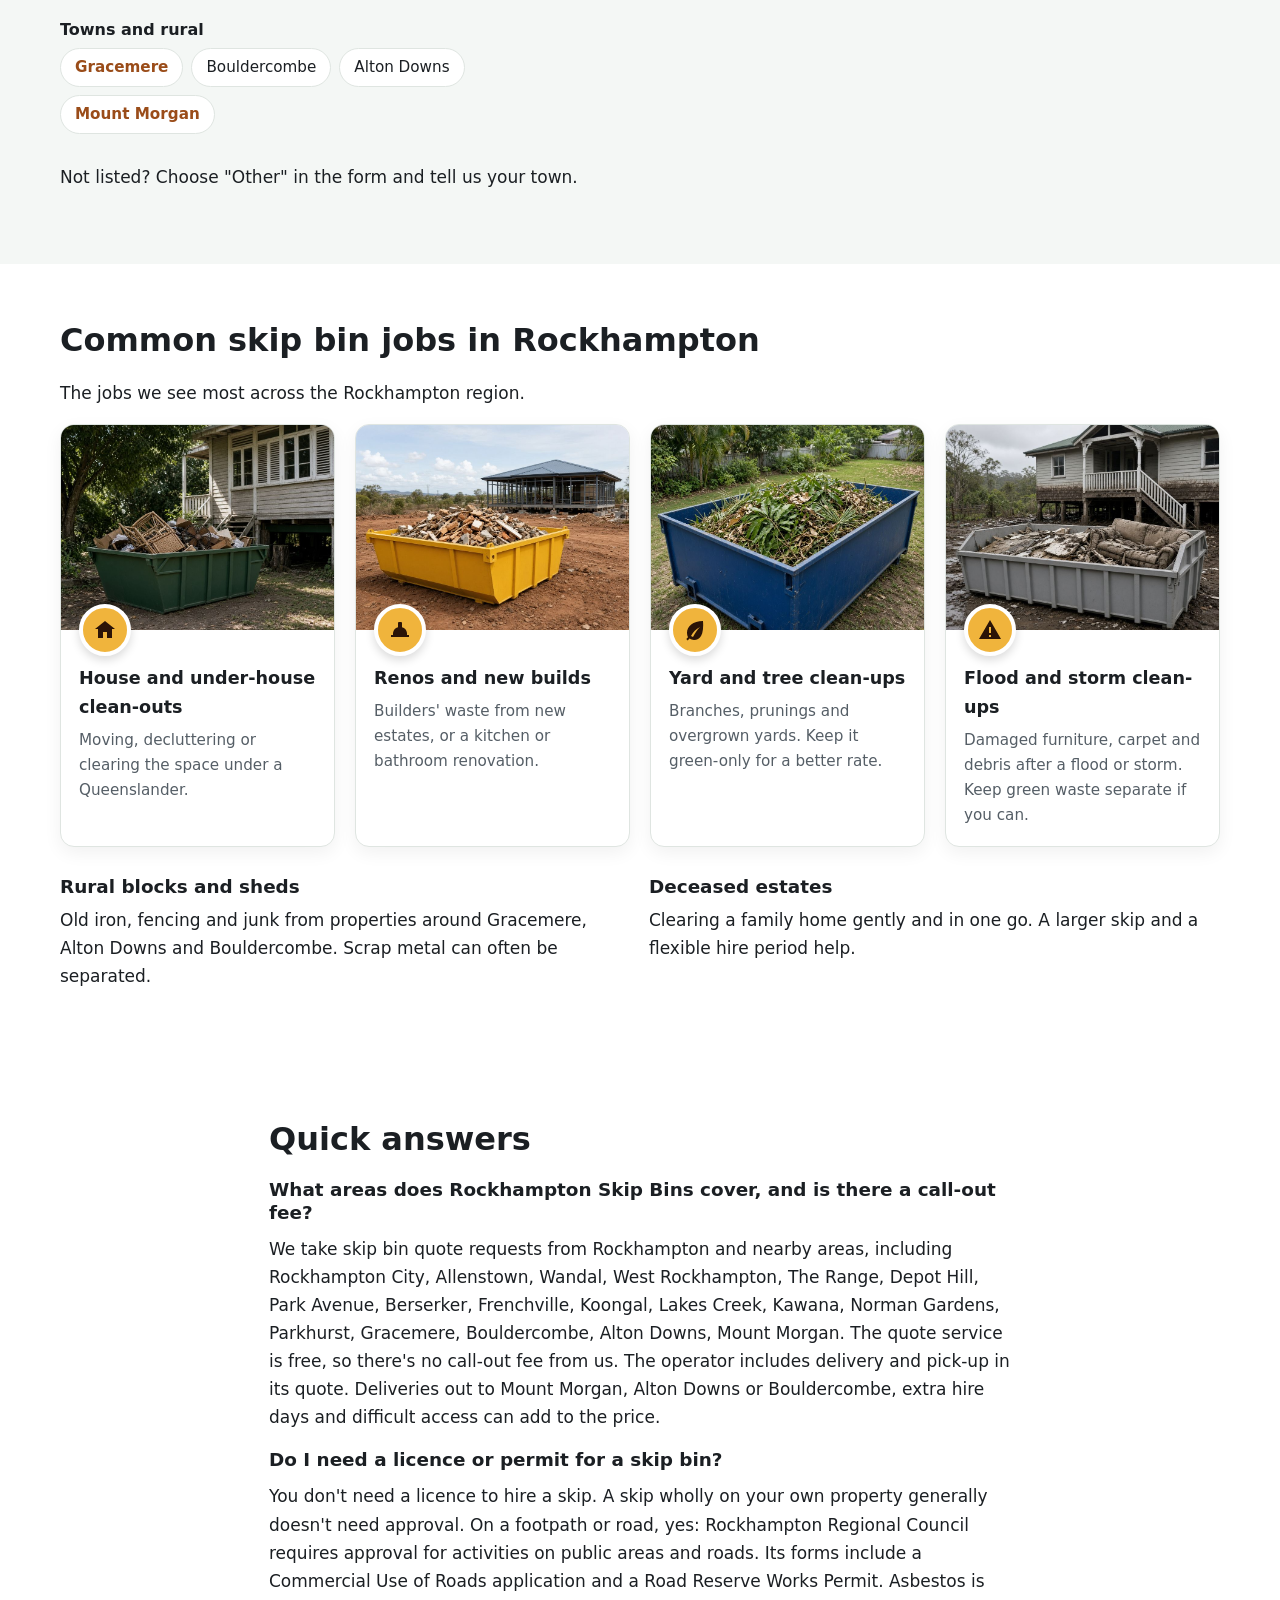
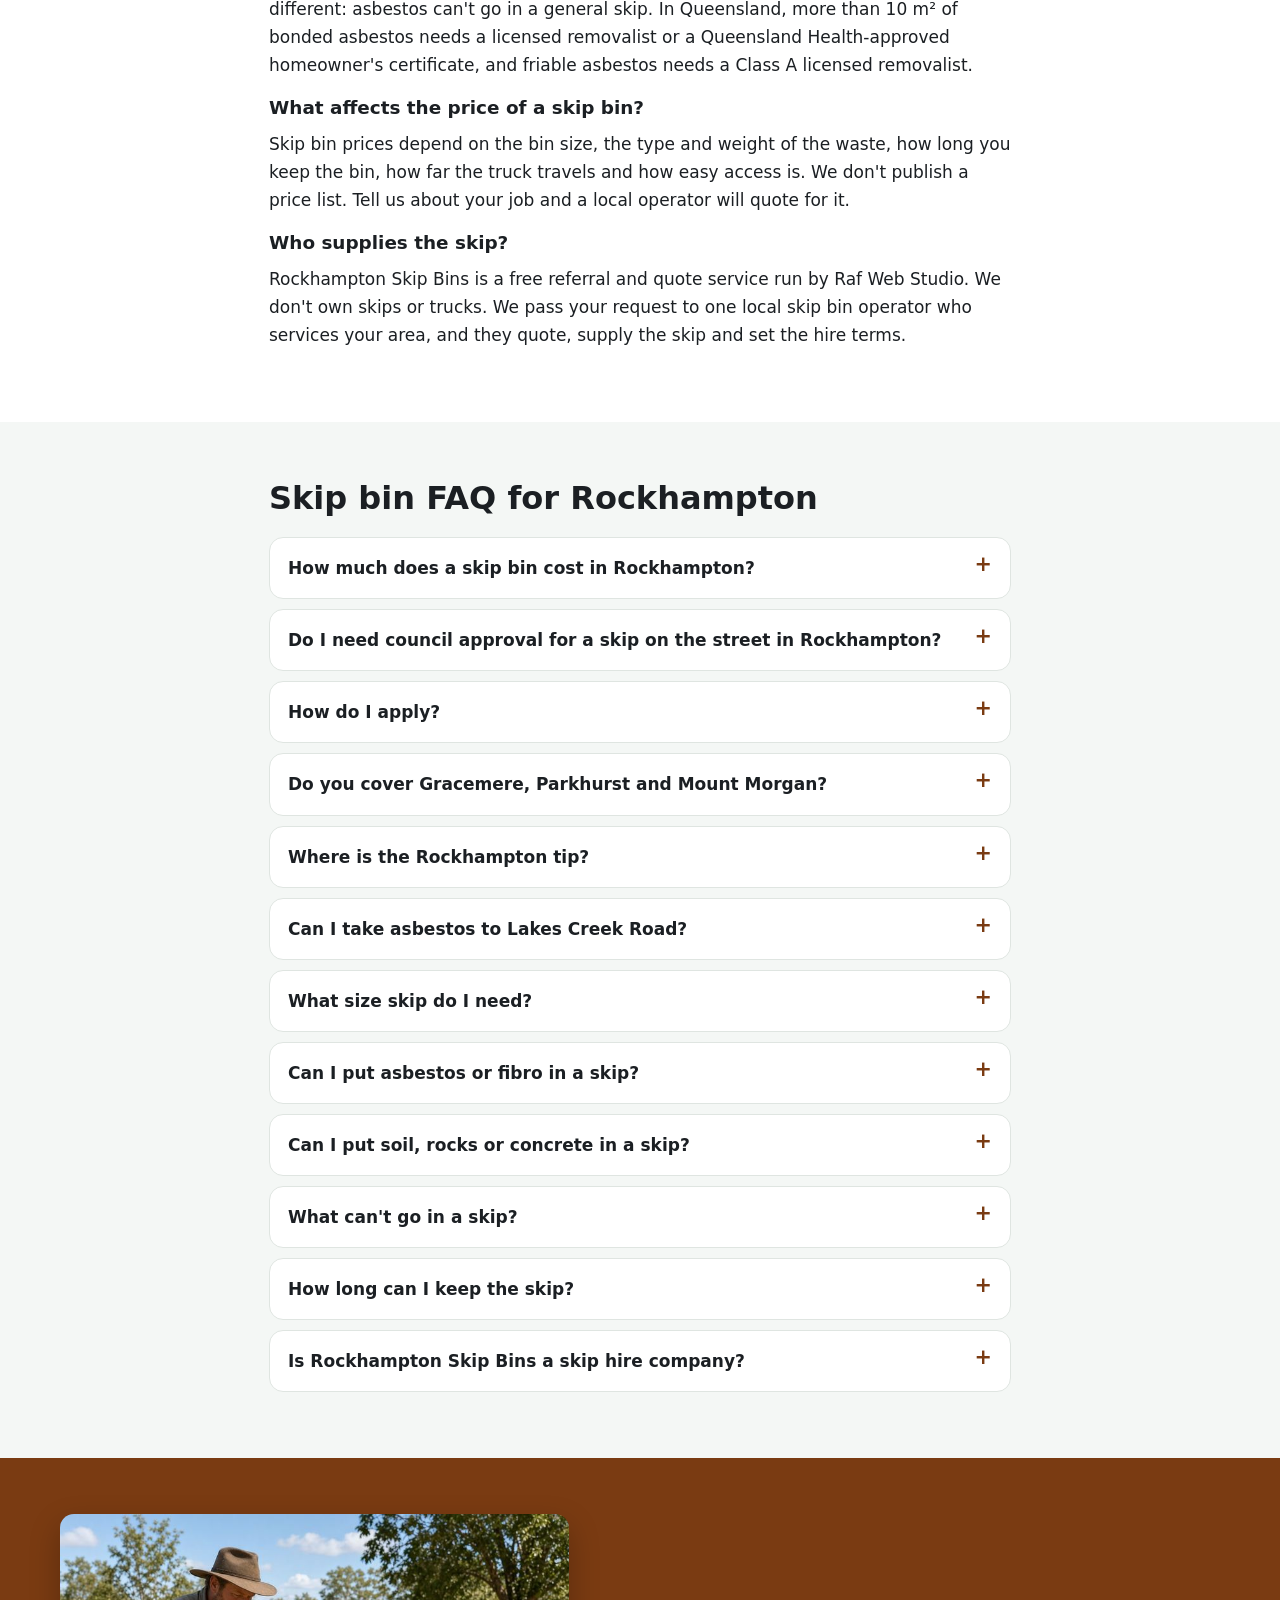
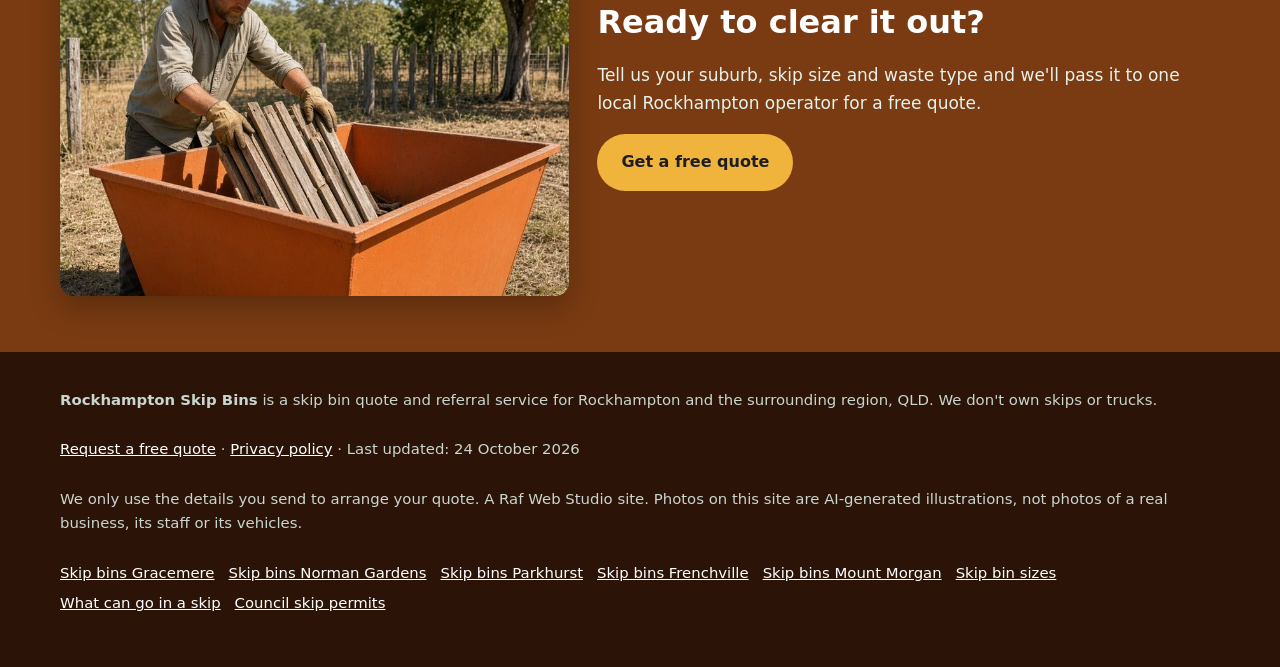
==== commit 9275a79a: "Plain summary + Last updated line + WebPage dateModified on every page; sitemap lastmod; IndexNow ke" ====
--- a/index.html
+++ b/index.html
@@ -33,6 +33,24 @@
 <script type="application/ld+json">
 {
  "@context": "https://schema.org",
+ "@type": "WebPage",
+ "@id": "https://rockhamptonskipbins.com/#webpage",
+ "url": "https://rockhamptonskipbins.com/",
+ "name": "Skip Bins Rockhampton | Free Skip Bin Hire Quotes in Rockhampton QLD",
+ "description": "Skip bins in Rockhampton, Gracemere, Norman Gardens, Parkhurst, Frenchville and Mount Morgan. Tell us your suburb, size and waste type and get a free quote from one local skip bin operator.",
+ "inLanguage": "en-AU",
+ "dateModified": "2026-10-24",
+ "isPartOf": {
+  "@id": "https://rockhamptonskipbins.com/#website"
+ },
+ "about": {
+  "@id": "https://rockhamptonskipbins.com/#business"
+ }
+}
+</script>
+<script type="application/ld+json">
+{
+ "@context": "https://schema.org",
  "@type": "LocalBusiness",
  "@id": "https://rockhamptonskipbins.com/#business",
  "name": "Rockhampton Skip Bins",
@@ -133,6 +151,7 @@
 {
  "@context": "https://schema.org",
  "@type": "WebSite",
+ "dateModified": "2026-10-24",
  "@id": "https://rockhamptonskipbins.com/#website",
  "name": "Rockhampton Skip Bins",
  "url": "https://rockhamptonskipbins.com/",
@@ -393,9 +412,10 @@
   <div class="wrap hero-grid">
     <div class="hero-copy">
       <h1 id="h1">Skip Bins Rockhampton: Free Skip Bin Hire Quotes Across the Rockhampton Region</h1>
+      <p class="summary">In short: Rockhampton Skip Bins is a free quote service, not a skip hire company. Tell us your suburb and job, and we pass it to one local skip bin operator, who quotes you directly.</p>
       <p class="lead">Renovating a Queenslander in Allenstown, building in Parkhurst or cleaning up after a flood in Depot Hill? Tell us your suburb, skip size and waste type, and we'll pass it to one local skip bin operator for a free, no-obligation quote.</p>
       <div class="ctas"><a class="btn btn-ghost" href="#sizes">Skip size guide</a><a class="btn btn-ghost" href="#council">Council rules</a></div>
-      <p class="updated">Updated 24 October 2026</p>
+      <p class="updated">Last updated: 24 October 2026</p>
     </div>
     <div class="hero-form-card" id="quote">
       <h2 id="quote-h">Get a free skip bin quote in Rockhampton</h2>
@@ -511,7 +531,7 @@
 <section id="council" aria-labelledby="council-h">
   <div class="wrap intro">
     <h2 id="council-h">Putting a skip on the street: Rockhampton Regional Council rules</h2>
-    <p class="updated-dark">Last checked: 24 Oct 2026</p>
+    <p class="updated-dark">Last updated: 24 October 2026</p>
     <h3>On your own property</h3>
     <p>Your own driveway, yard or a firm patch of ground is the easiest place for a skip. Council's approval is for skips on a footpath, road or other public area, so a bin wholly on your property generally doesn't need it. After heavy rain, lawns get soft, so a driveway or hardstand is safer for the truck.</p>
     <h3>On the road, footpath or nature strip</h3>
@@ -623,7 +643,7 @@
 <footer class="site-footer">
   <div class="wrap">
     <p><strong>Rockhampton Skip Bins</strong> is a skip bin quote and referral service for Rockhampton and the surrounding region, QLD. We don't own skips or trucks.</p>
-    <p><a href="#quote">Request a free quote</a> · <a href="privacy.html">Privacy policy</a> · Updated 24 October 2026</p>
+    <p><a href="#quote">Request a free quote</a> · <a href="privacy.html">Privacy policy</a> · Last updated: 24 October 2026</p>
     <p>We only use the details you send to arrange your quote. A Raf Web Studio site. Photos on this site are AI-generated illustrations, not photos of a real business, its staff or its vehicles.</p>
     <p class="footer-links"><a href="/skip-bins-gracemere/">Skip bins Gracemere</a> <a href="/skip-bins-norman-gardens/">Skip bins Norman Gardens</a> <a href="/skip-bins-parkhurst/">Skip bins Parkhurst</a> <a href="/skip-bins-frenchville/">Skip bins Frenchville</a> <a href="/skip-bins-mount-morgan/">Skip bins Mount Morgan</a> <a href="/skip-bin-sizes/">Skip bin sizes</a> <a href="/what-can-go-in-a-skip/">What can go in a skip</a> <a href="/skip-bin-council-permit/">Council skip permits</a></p>
   </div>
--- a/styles.css
+++ b/styles.css
@@ -255,3 +255,7 @@
 /* site-specific */
 .photo-note{font-size:.8rem;color:var(--muted);margin-top:8px}
 .disclaimer{background:#fff8e6;border:1px solid #f0d58a;border-radius:var(--radius);padding:16px 18px;font-size:.95rem}
+
+/* summary-v1 */
+.summary{font-size:1.05rem;font-weight:600;max-width:44em;margin:0 0 .7em}
+.hero .summary,.page-hero .summary{color:#fff}
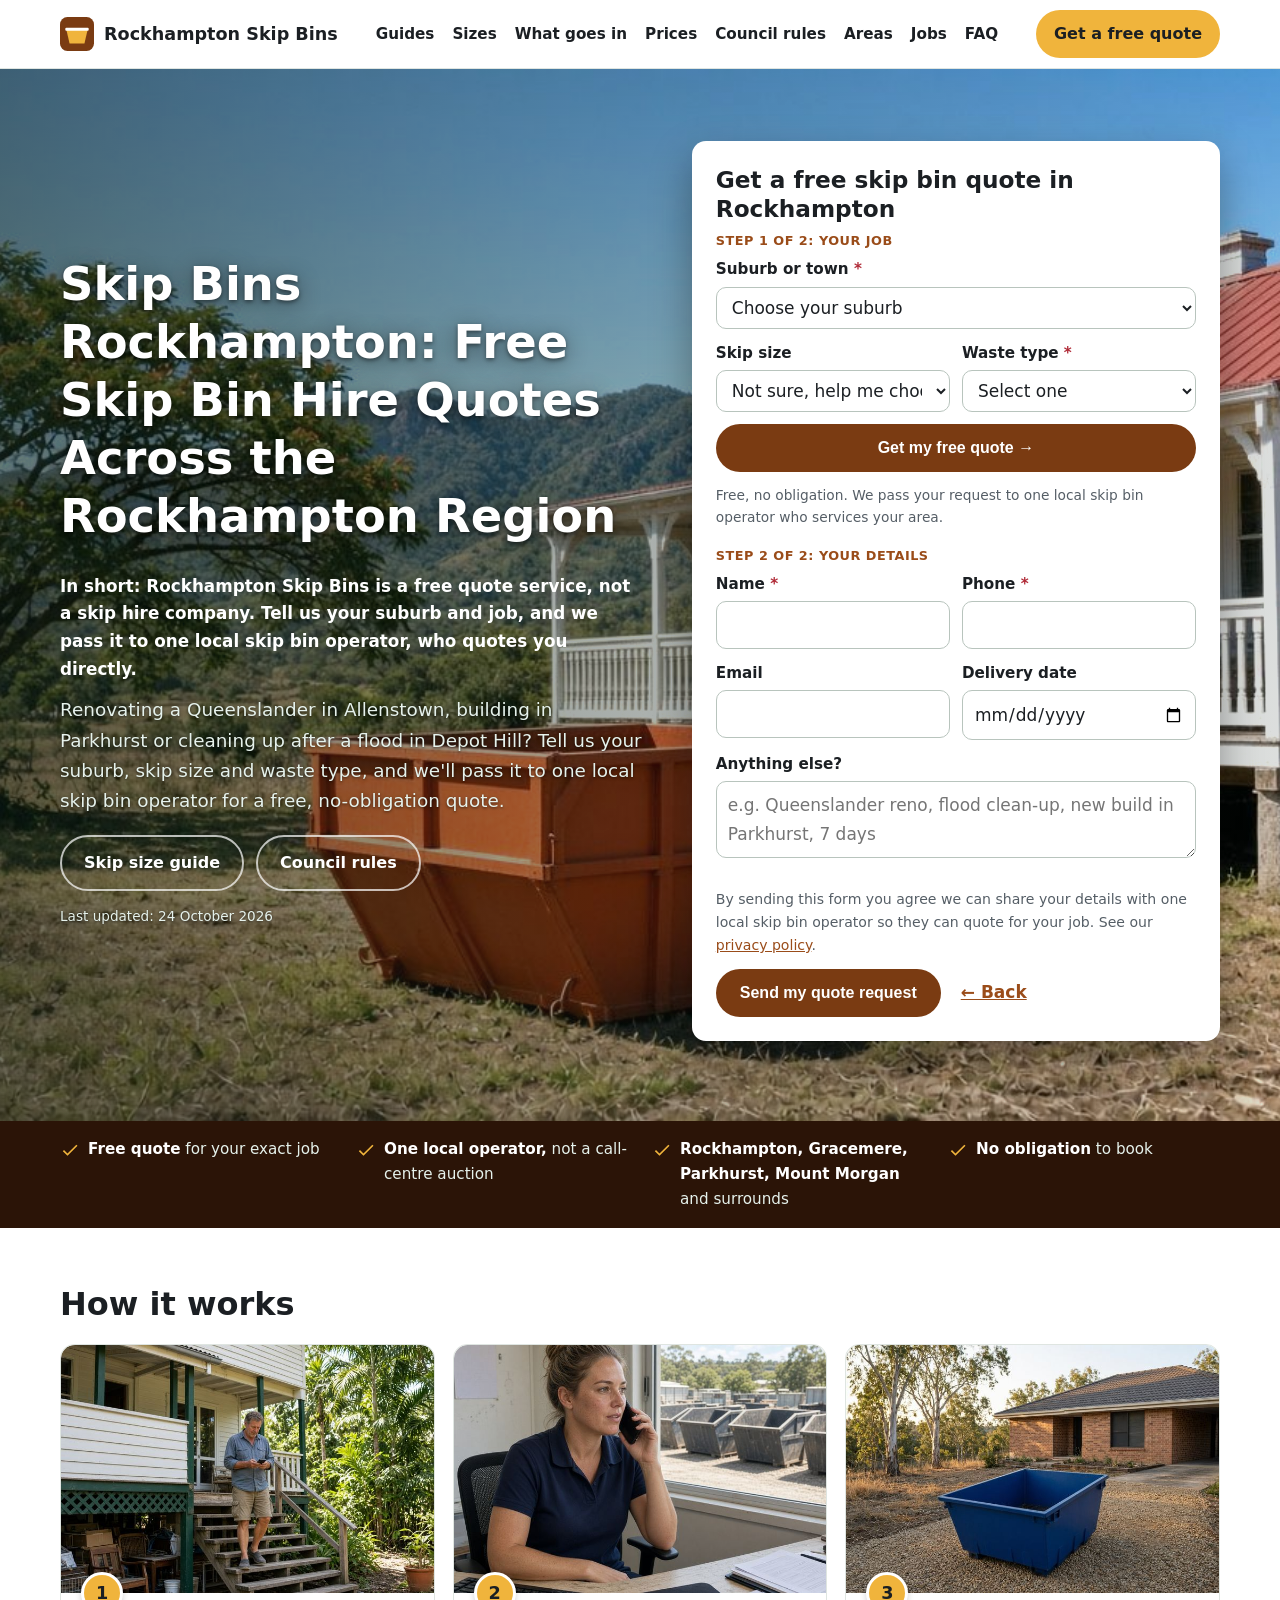
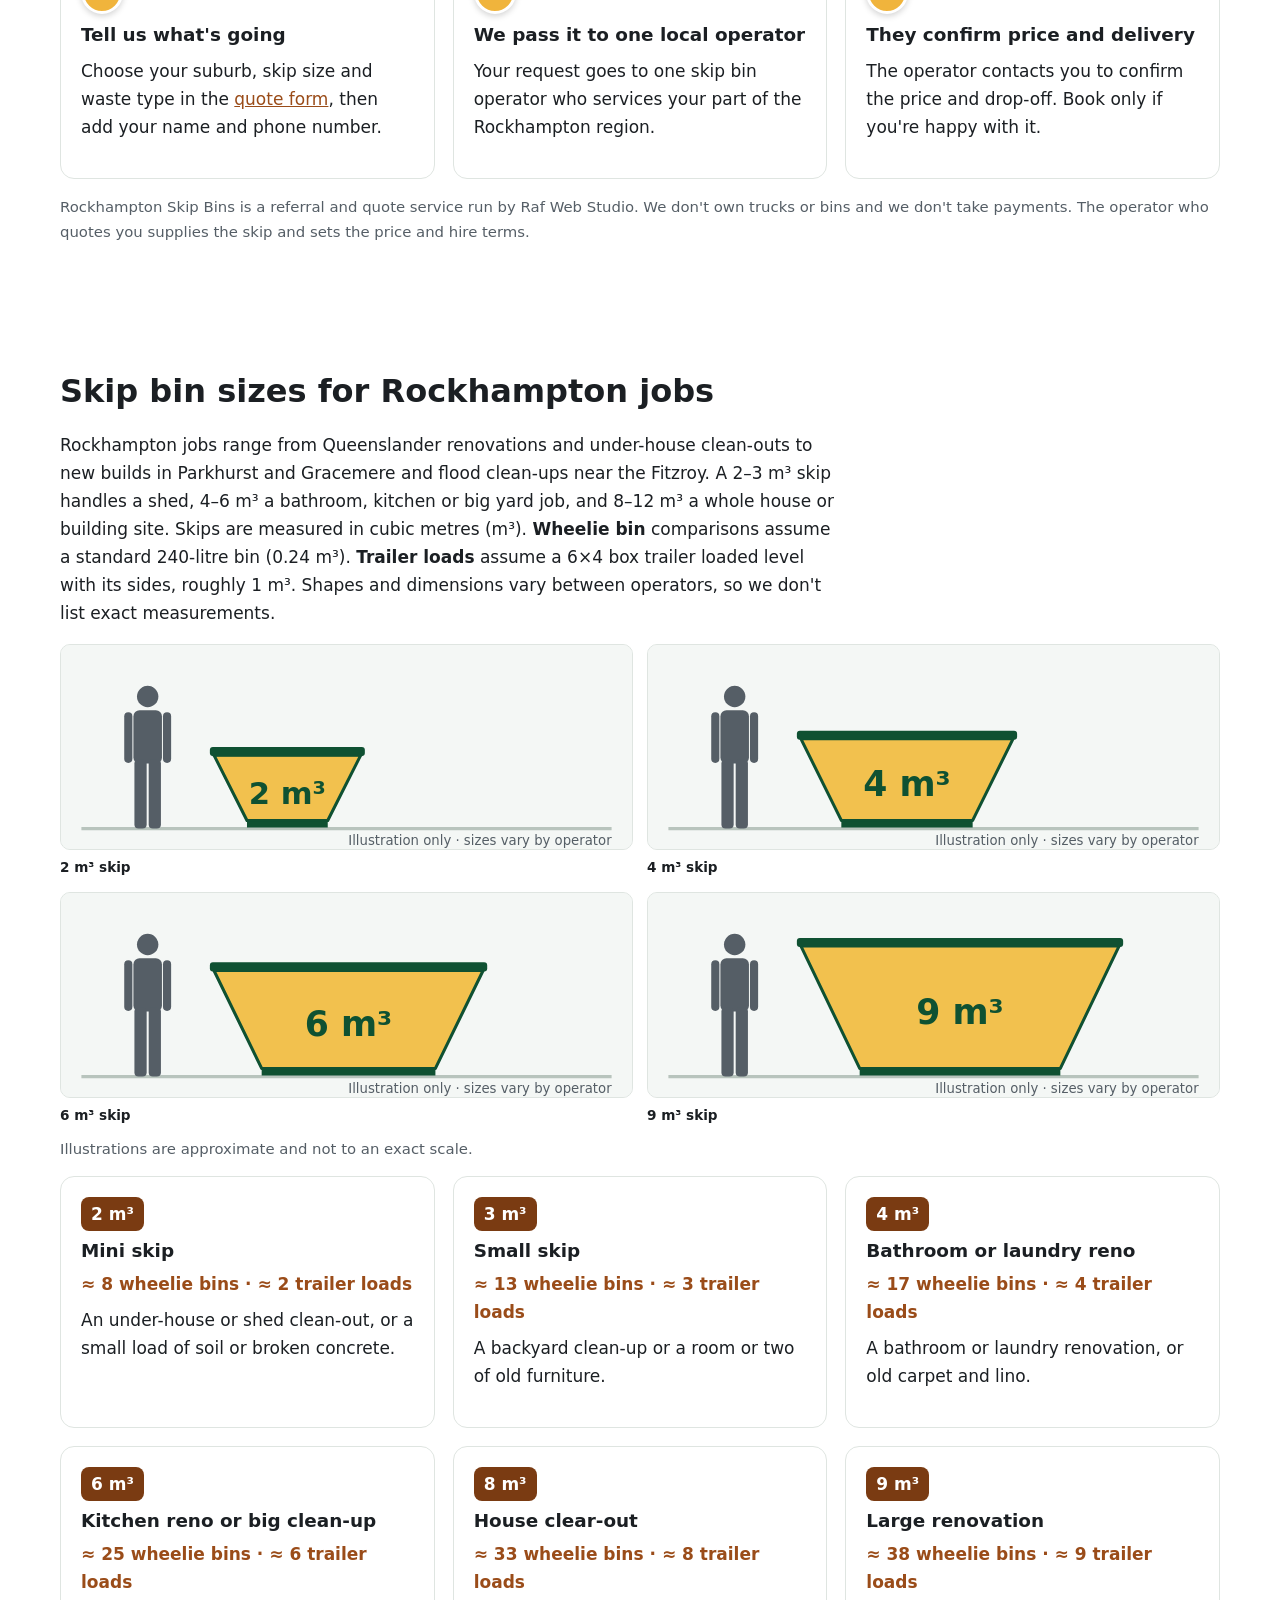
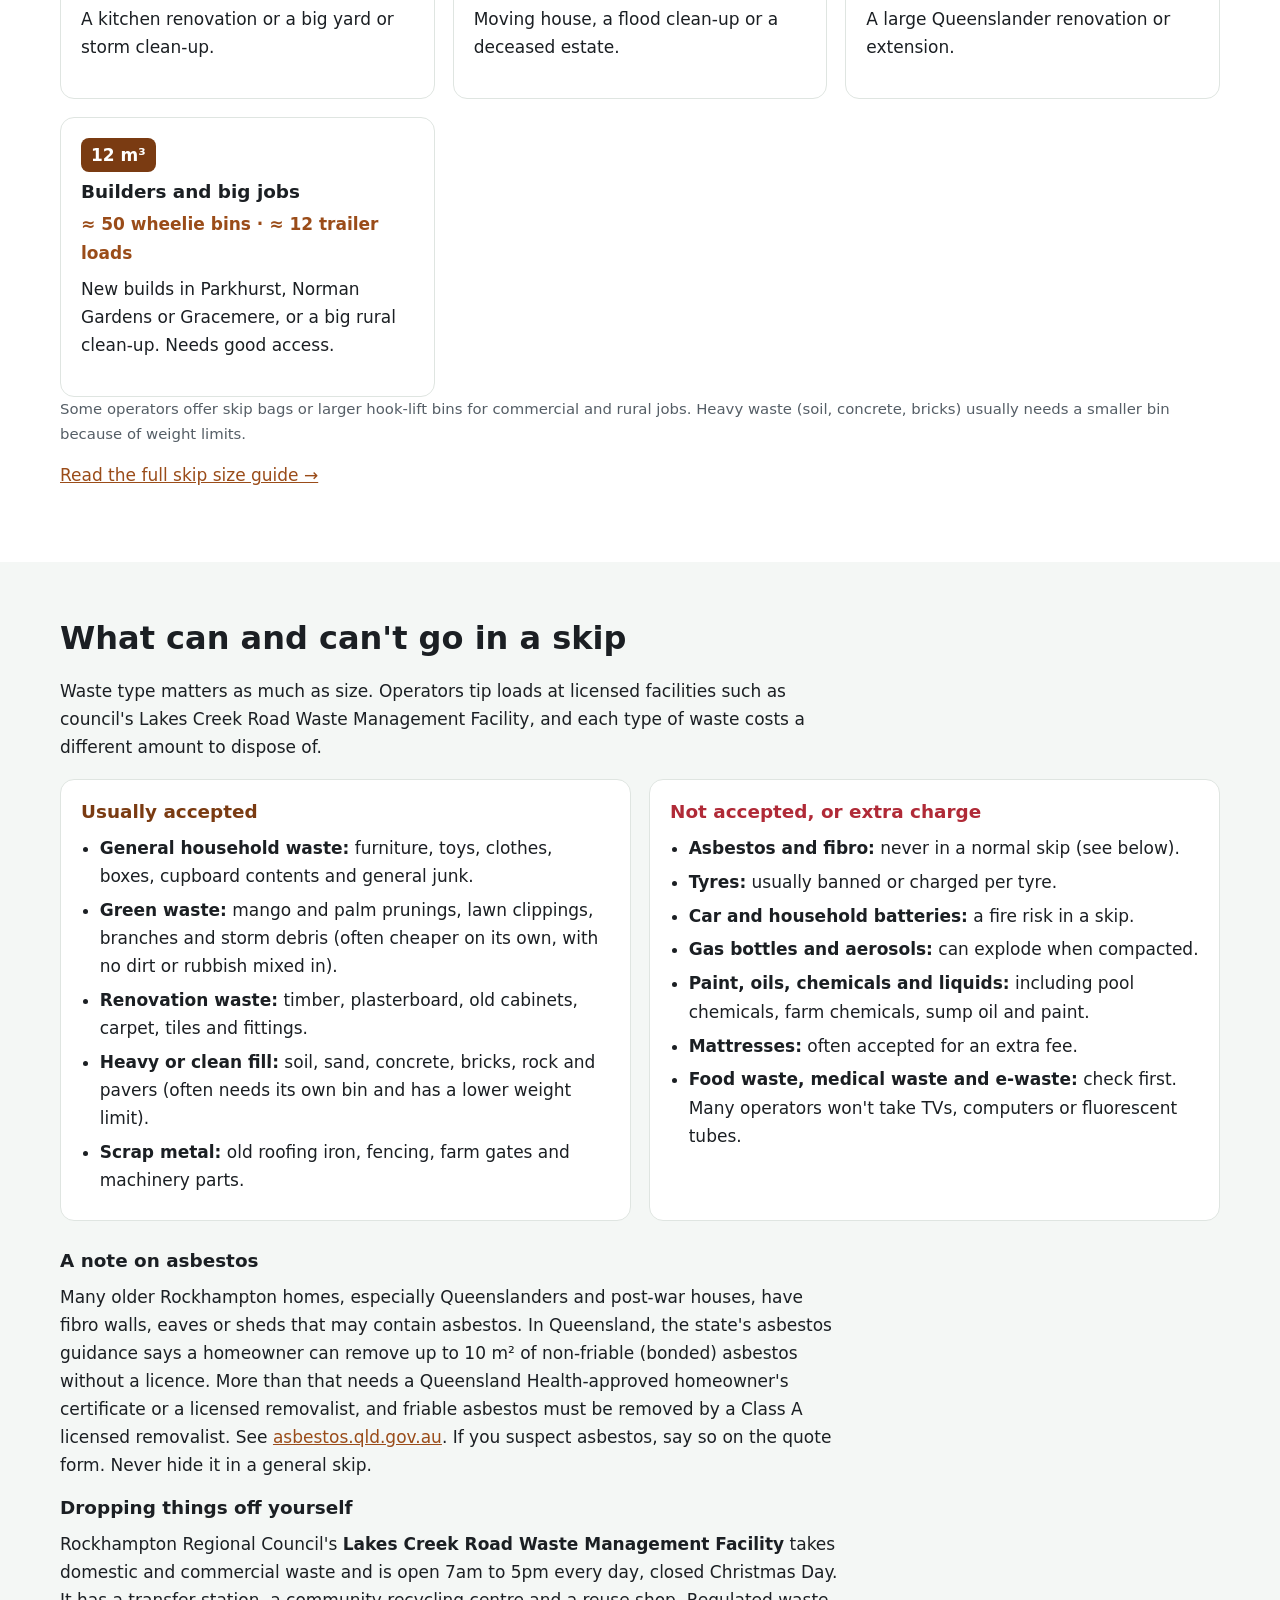
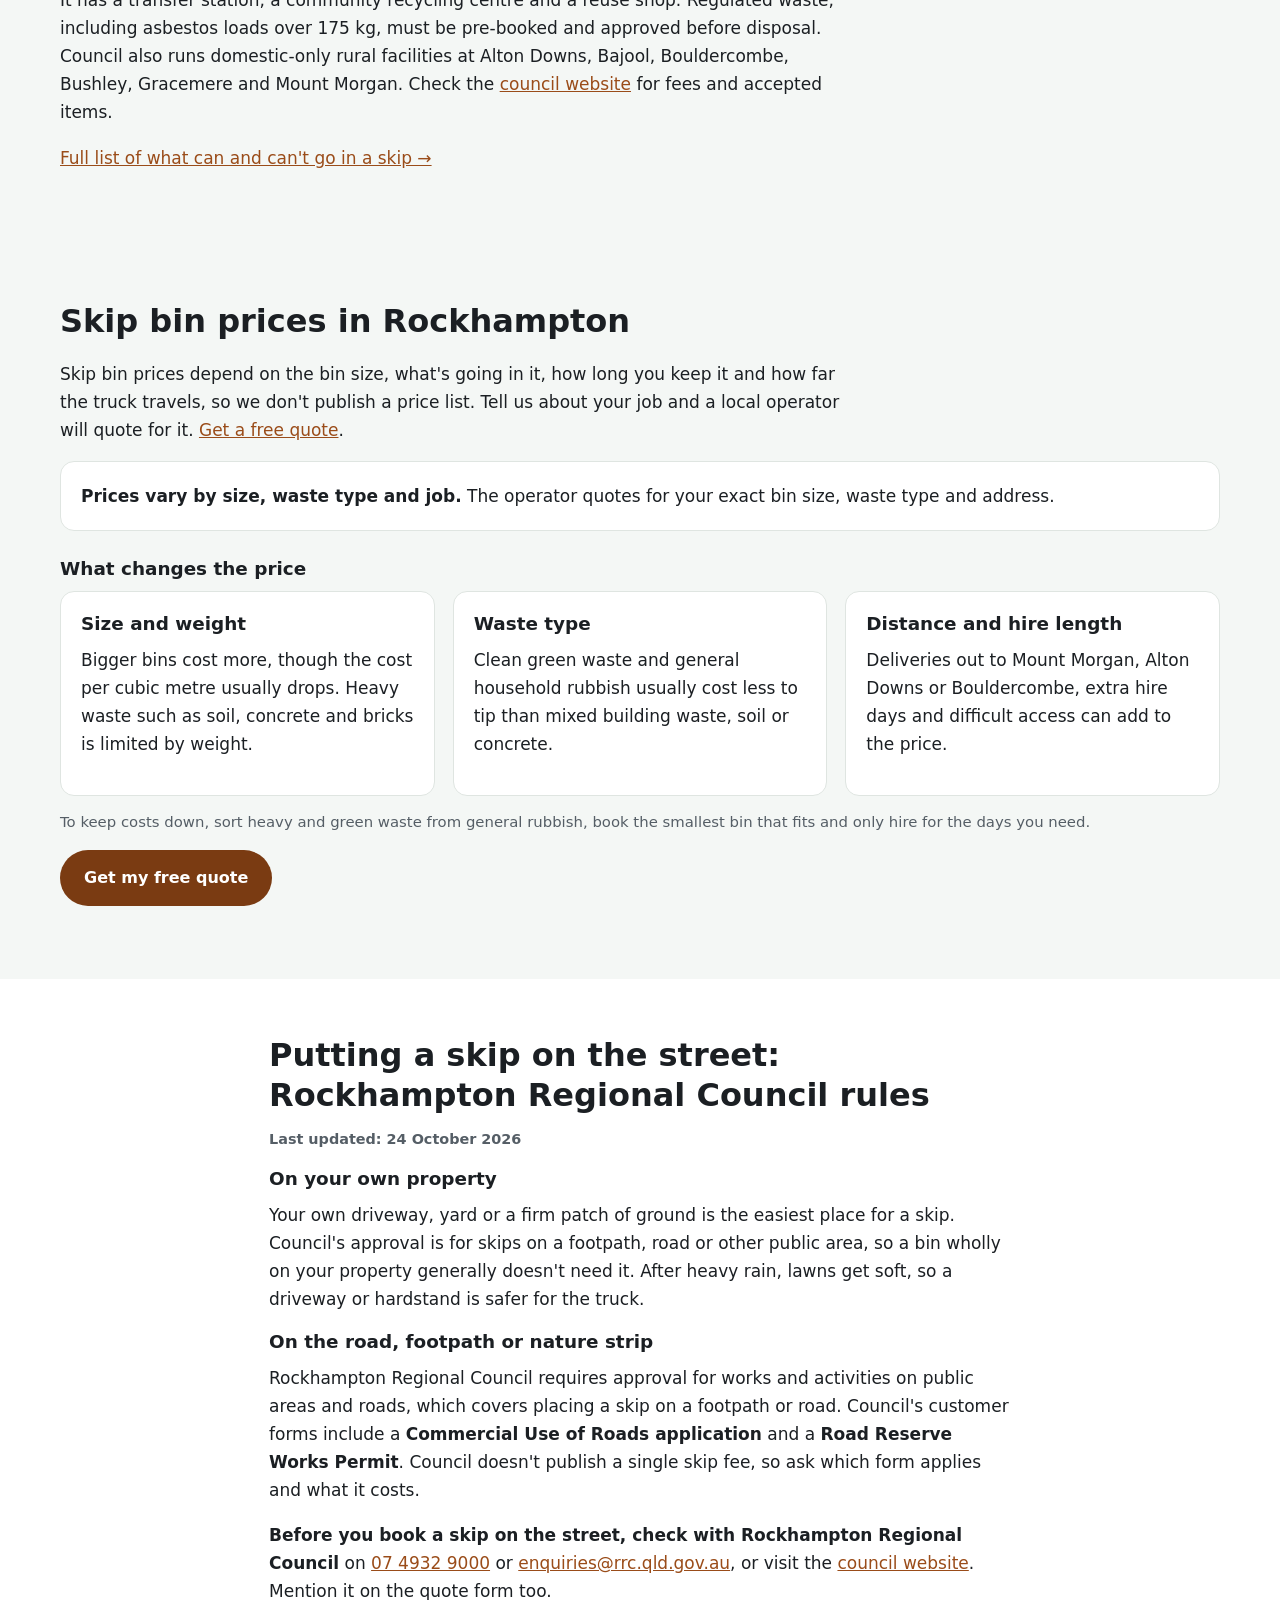
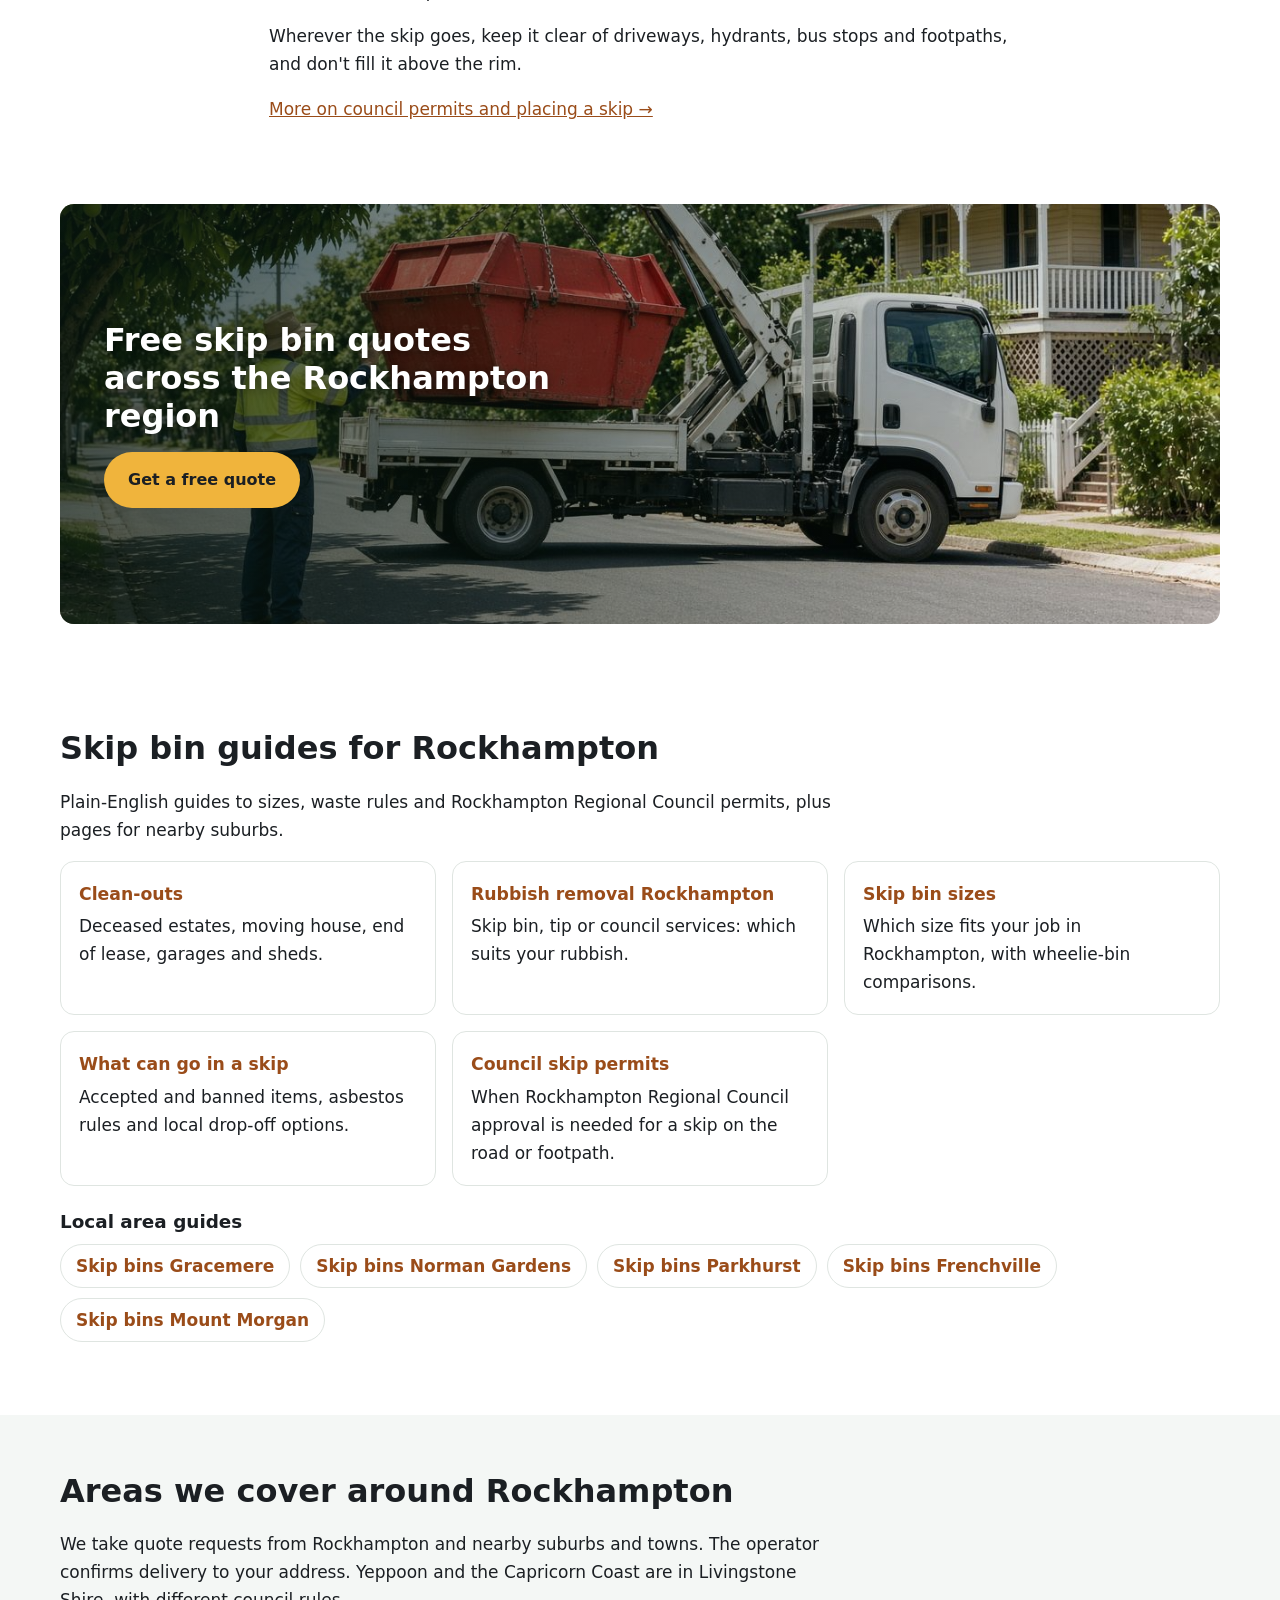
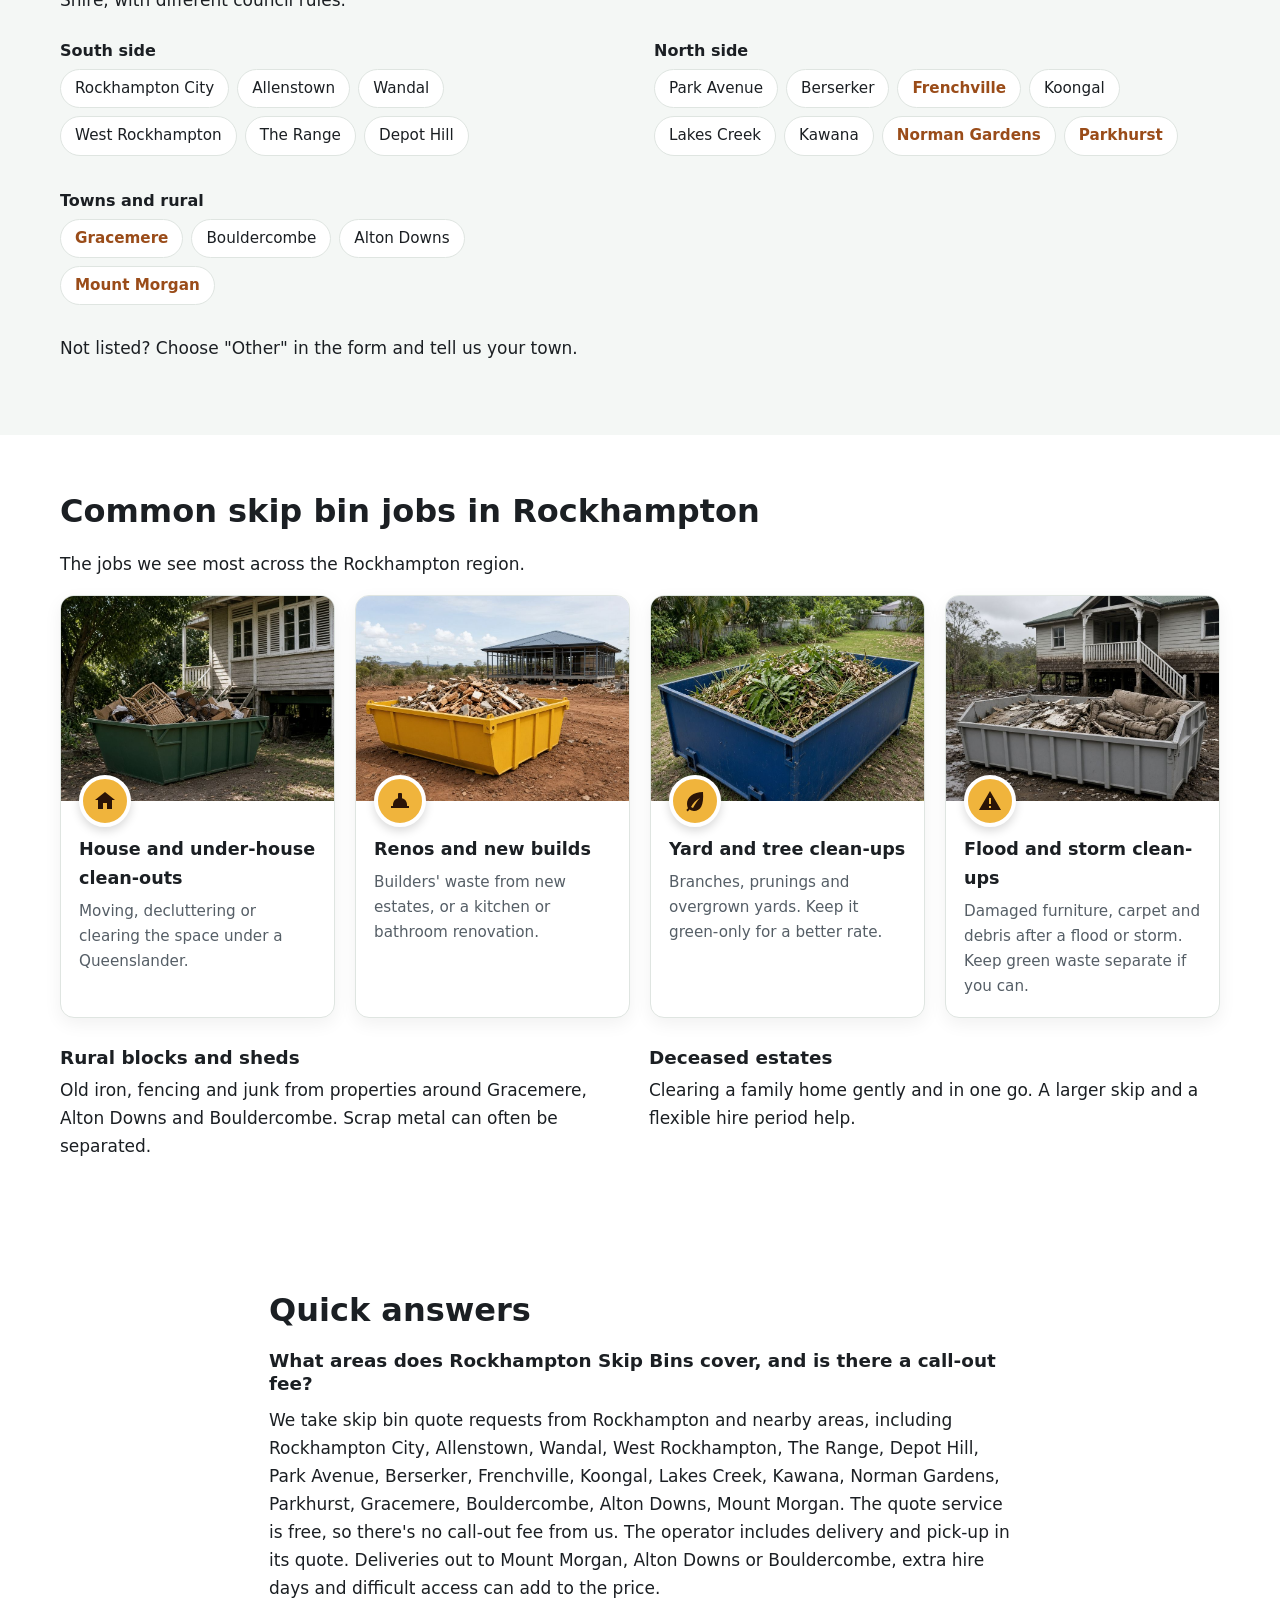
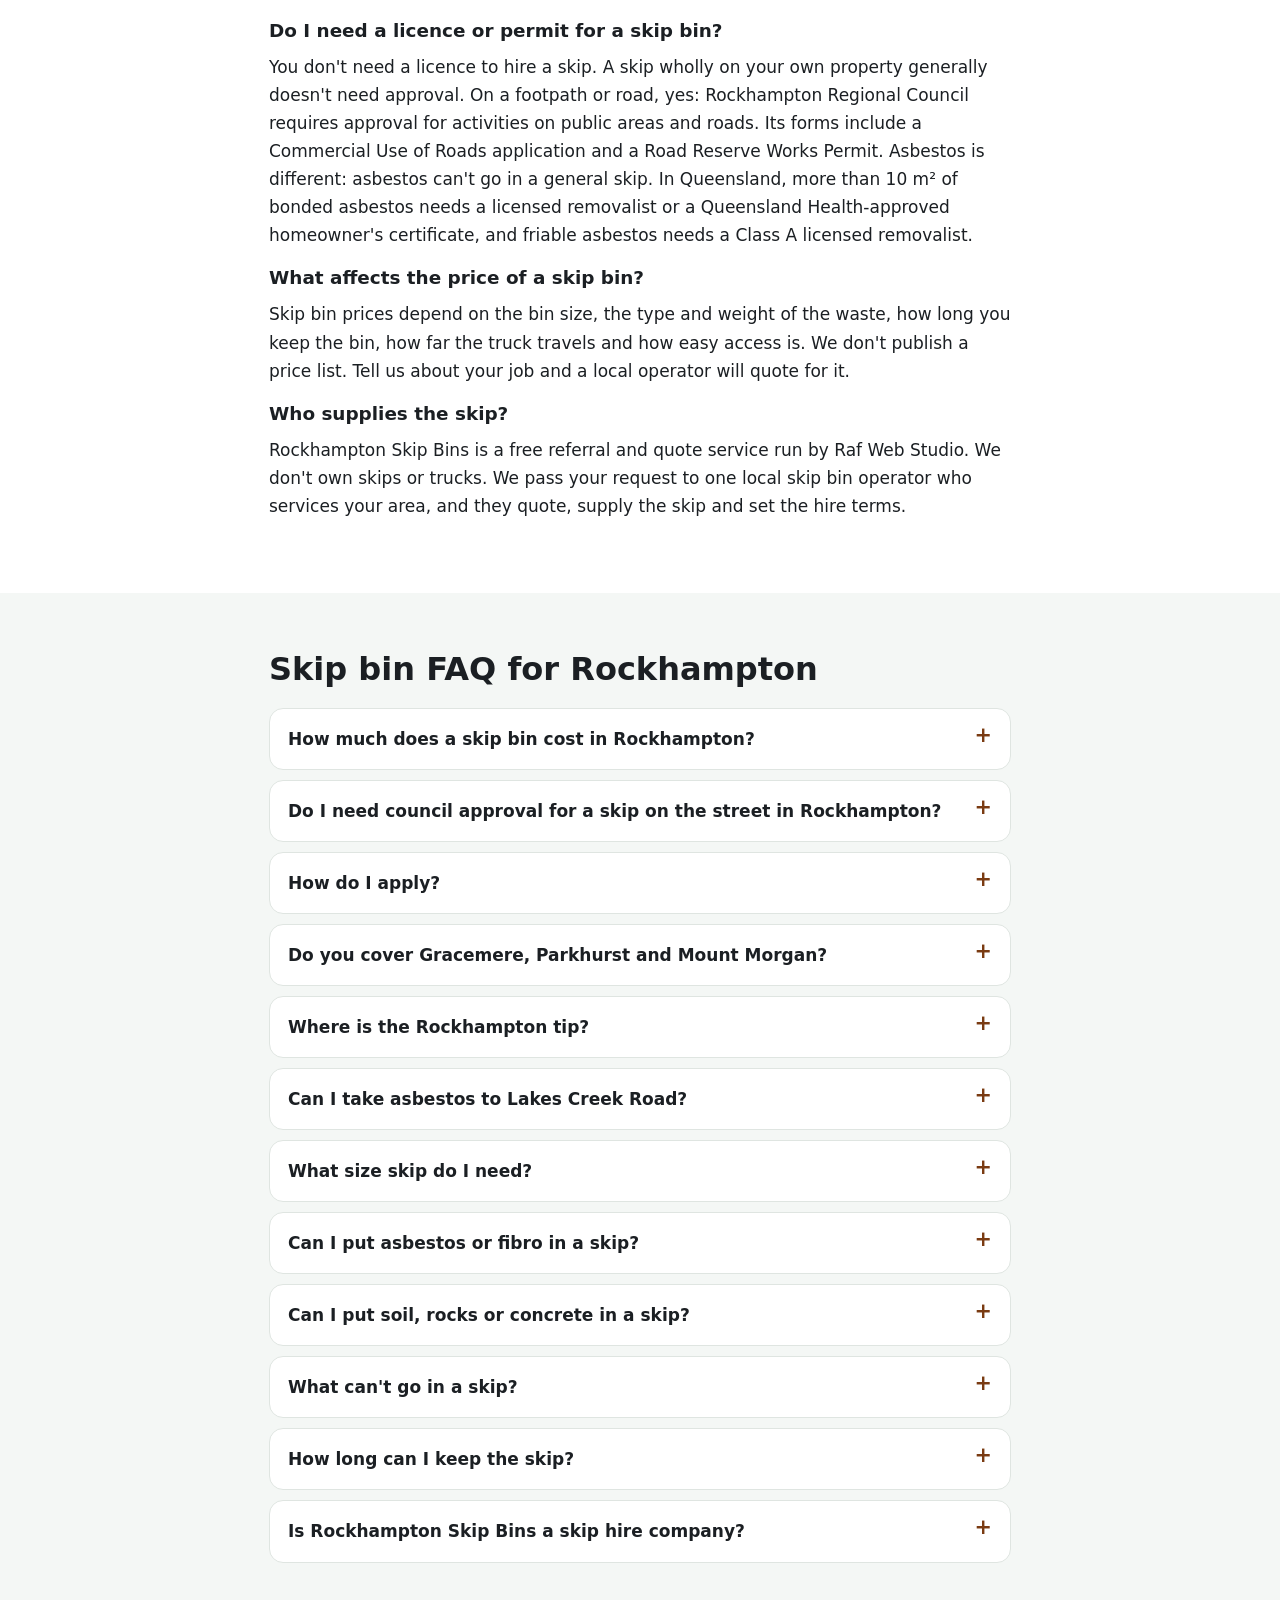
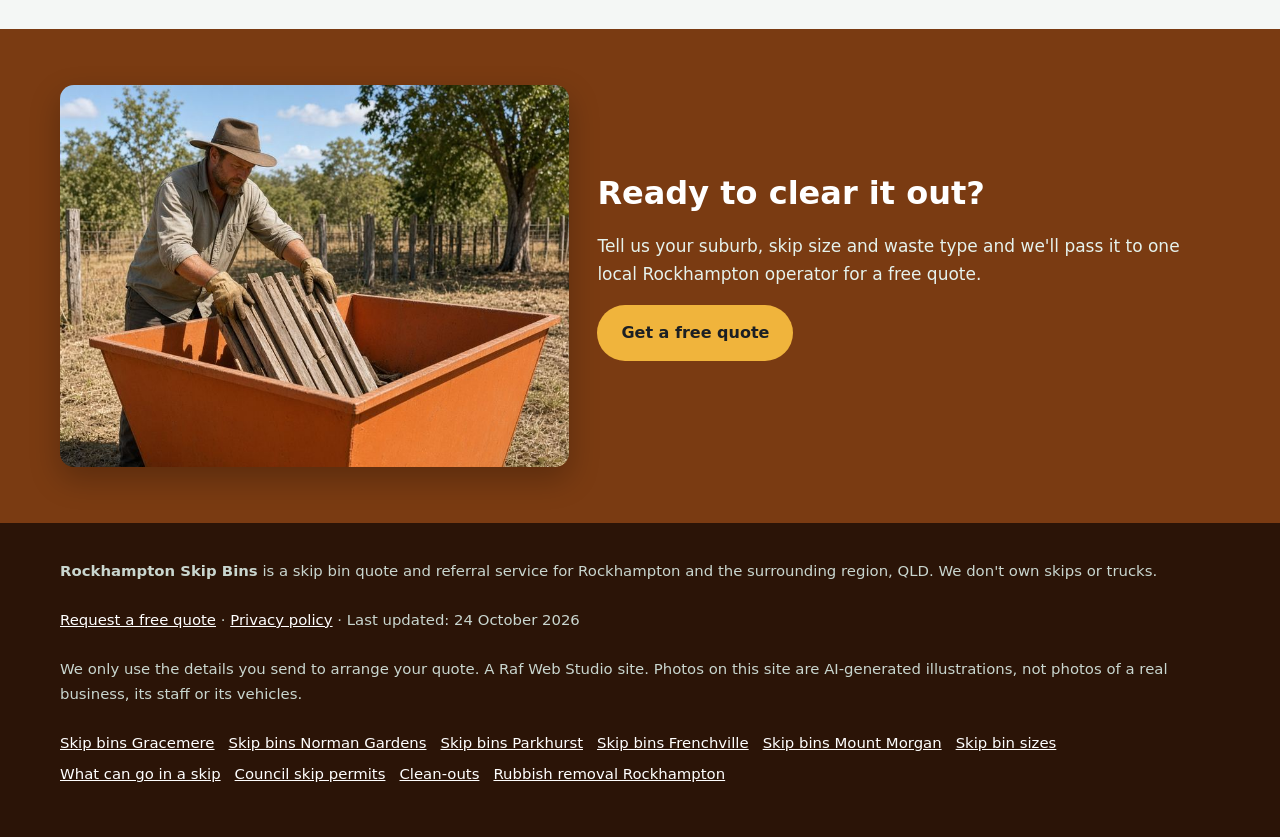
==== commit cd8c9486: "SEO batch 3: add /clean-outs/ and /rubbish-removal-rockhampton/ guides (FAQ schema, quote form, site" ====
--- a/index.html
+++ b/index.html
@@ -556,7 +556,7 @@
   <div class="wrap">
     <h2 id="guides-h">Skip bin guides for Rockhampton</h2>
     <p class="intro">Plain-English guides to sizes, waste rules and Rockhampton Regional Council permits, plus pages for nearby suburbs.</p>
-    <div class="guide-cards"><a href="/skip-bin-sizes/"><strong>Skip bin sizes</strong>Which size fits your job in Rockhampton, with wheelie-bin comparisons.</a><a href="/what-can-go-in-a-skip/"><strong>What can go in a skip</strong>Accepted and banned items, asbestos rules and local drop-off options.</a><a href="/skip-bin-council-permit/"><strong>Council skip permits</strong>When Rockhampton Regional Council approval is needed for a skip on the road or footpath.</a></div>
+    <div class="guide-cards"><a href="/clean-outs/"><strong>Clean-outs</strong>Deceased estates, moving house, end of lease, garages and sheds.</a><a href="/rubbish-removal-rockhampton/"><strong>Rubbish removal Rockhampton</strong>Skip bin, tip or council services: which suits your rubbish.</a><a href="/skip-bin-sizes/"><strong>Skip bin sizes</strong>Which size fits your job in Rockhampton, with wheelie-bin comparisons.</a><a href="/what-can-go-in-a-skip/"><strong>What can go in a skip</strong>Accepted and banned items, asbestos rules and local drop-off options.</a><a href="/skip-bin-council-permit/"><strong>Council skip permits</strong>When Rockhampton Regional Council approval is needed for a skip on the road or footpath.</a></div>
     <h3 style="margin-top:24px">Local area guides</h3>
     <ul class="link-list"><li><a href="/skip-bins-gracemere/">Skip bins Gracemere</a></li><li><a href="/skip-bins-norman-gardens/">Skip bins Norman Gardens</a></li><li><a href="/skip-bins-parkhurst/">Skip bins Parkhurst</a></li><li><a href="/skip-bins-frenchville/">Skip bins Frenchville</a></li><li><a href="/skip-bins-mount-morgan/">Skip bins Mount Morgan</a></li></ul>
   </div>
@@ -645,7 +645,7 @@
     <p><strong>Rockhampton Skip Bins</strong> is a skip bin quote and referral service for Rockhampton and the surrounding region, QLD. We don't own skips or trucks.</p>
     <p><a href="#quote">Request a free quote</a> · <a href="privacy.html">Privacy policy</a> · Last updated: 24 October 2026</p>
     <p>We only use the details you send to arrange your quote. A Raf Web Studio site. Photos on this site are AI-generated illustrations, not photos of a real business, its staff or its vehicles.</p>
-    <p class="footer-links"><a href="/skip-bins-gracemere/">Skip bins Gracemere</a> <a href="/skip-bins-norman-gardens/">Skip bins Norman Gardens</a> <a href="/skip-bins-parkhurst/">Skip bins Parkhurst</a> <a href="/skip-bins-frenchville/">Skip bins Frenchville</a> <a href="/skip-bins-mount-morgan/">Skip bins Mount Morgan</a> <a href="/skip-bin-sizes/">Skip bin sizes</a> <a href="/what-can-go-in-a-skip/">What can go in a skip</a> <a href="/skip-bin-council-permit/">Council skip permits</a></p>
+    <p class="footer-links"><a href="/skip-bins-gracemere/">Skip bins Gracemere</a> <a href="/skip-bins-norman-gardens/">Skip bins Norman Gardens</a> <a href="/skip-bins-parkhurst/">Skip bins Parkhurst</a> <a href="/skip-bins-frenchville/">Skip bins Frenchville</a> <a href="/skip-bins-mount-morgan/">Skip bins Mount Morgan</a> <a href="/skip-bin-sizes/">Skip bin sizes</a> <a href="/what-can-go-in-a-skip/">What can go in a skip</a> <a href="/skip-bin-council-permit/">Council skip permits</a> <a href="/clean-outs/">Clean-outs</a> <a href="/rubbish-removal-rockhampton/">Rubbish removal Rockhampton</a></p>
   </div>
 </footer>
 
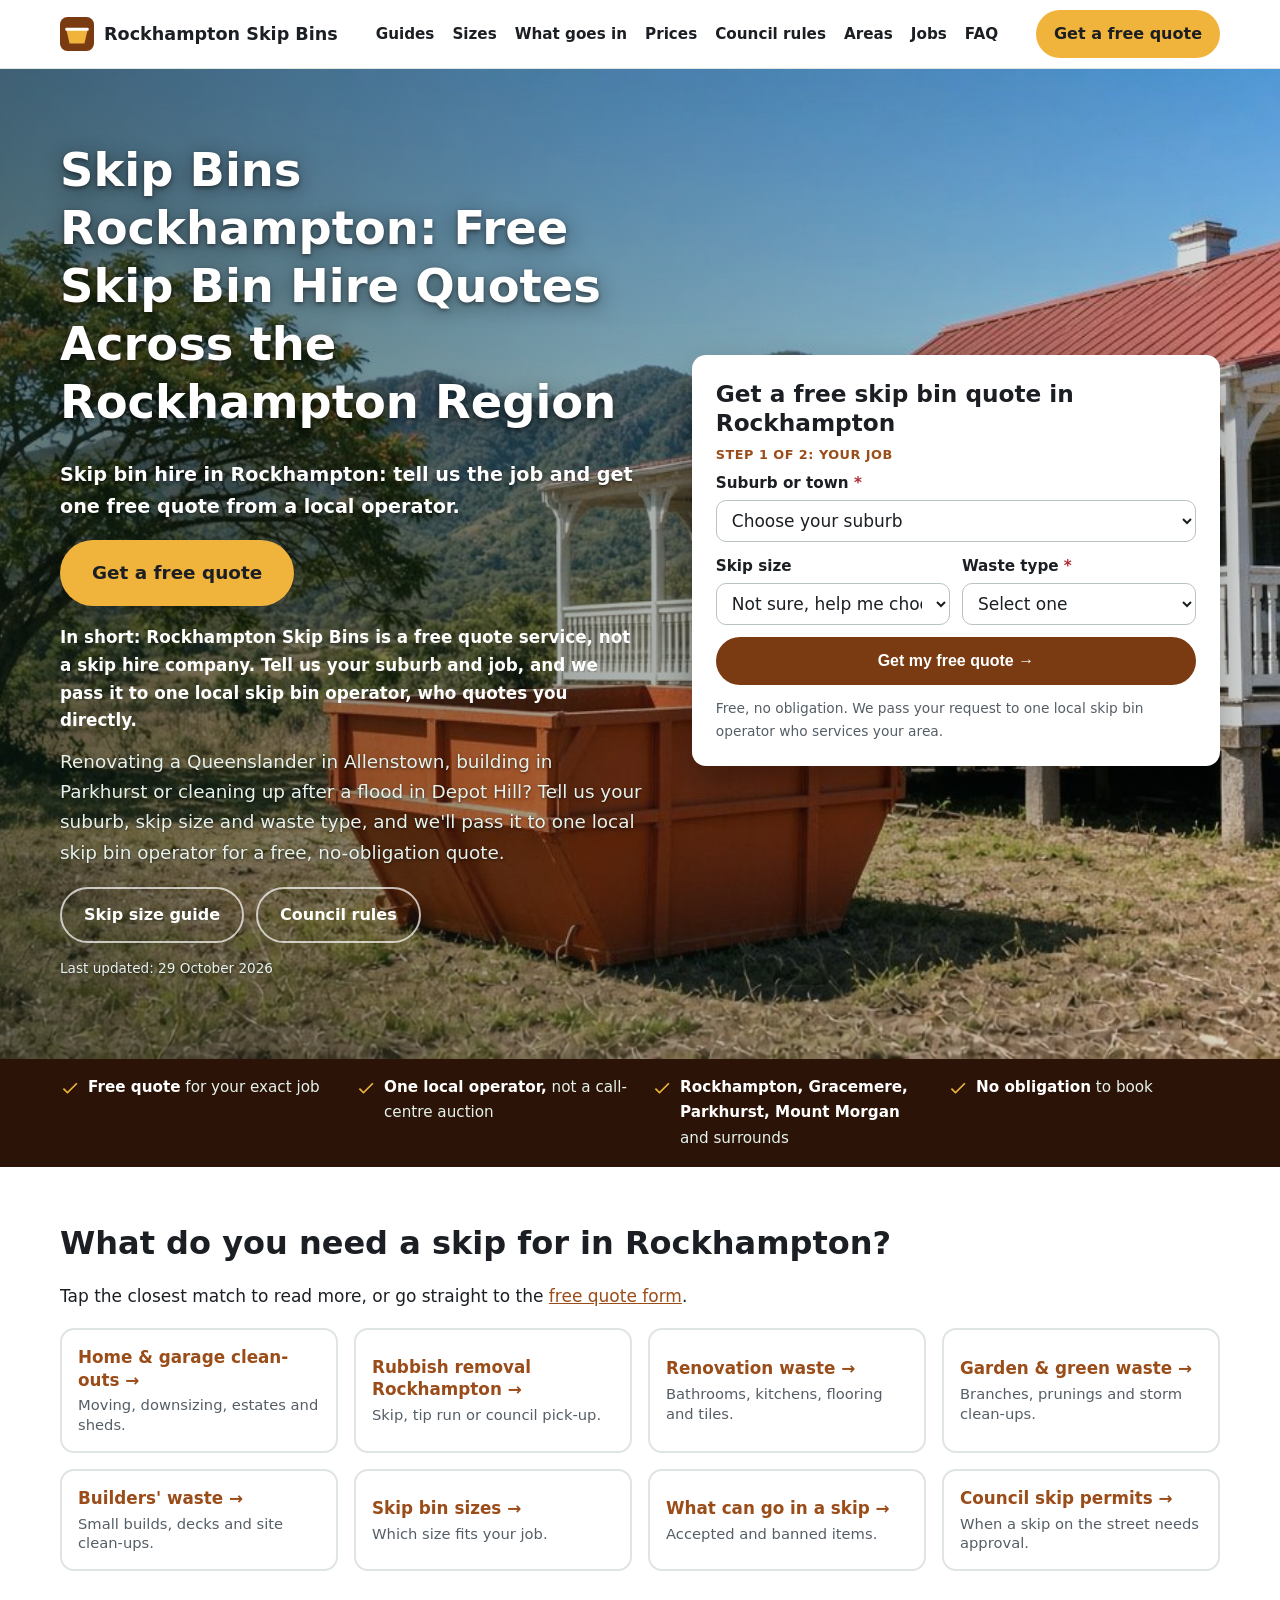
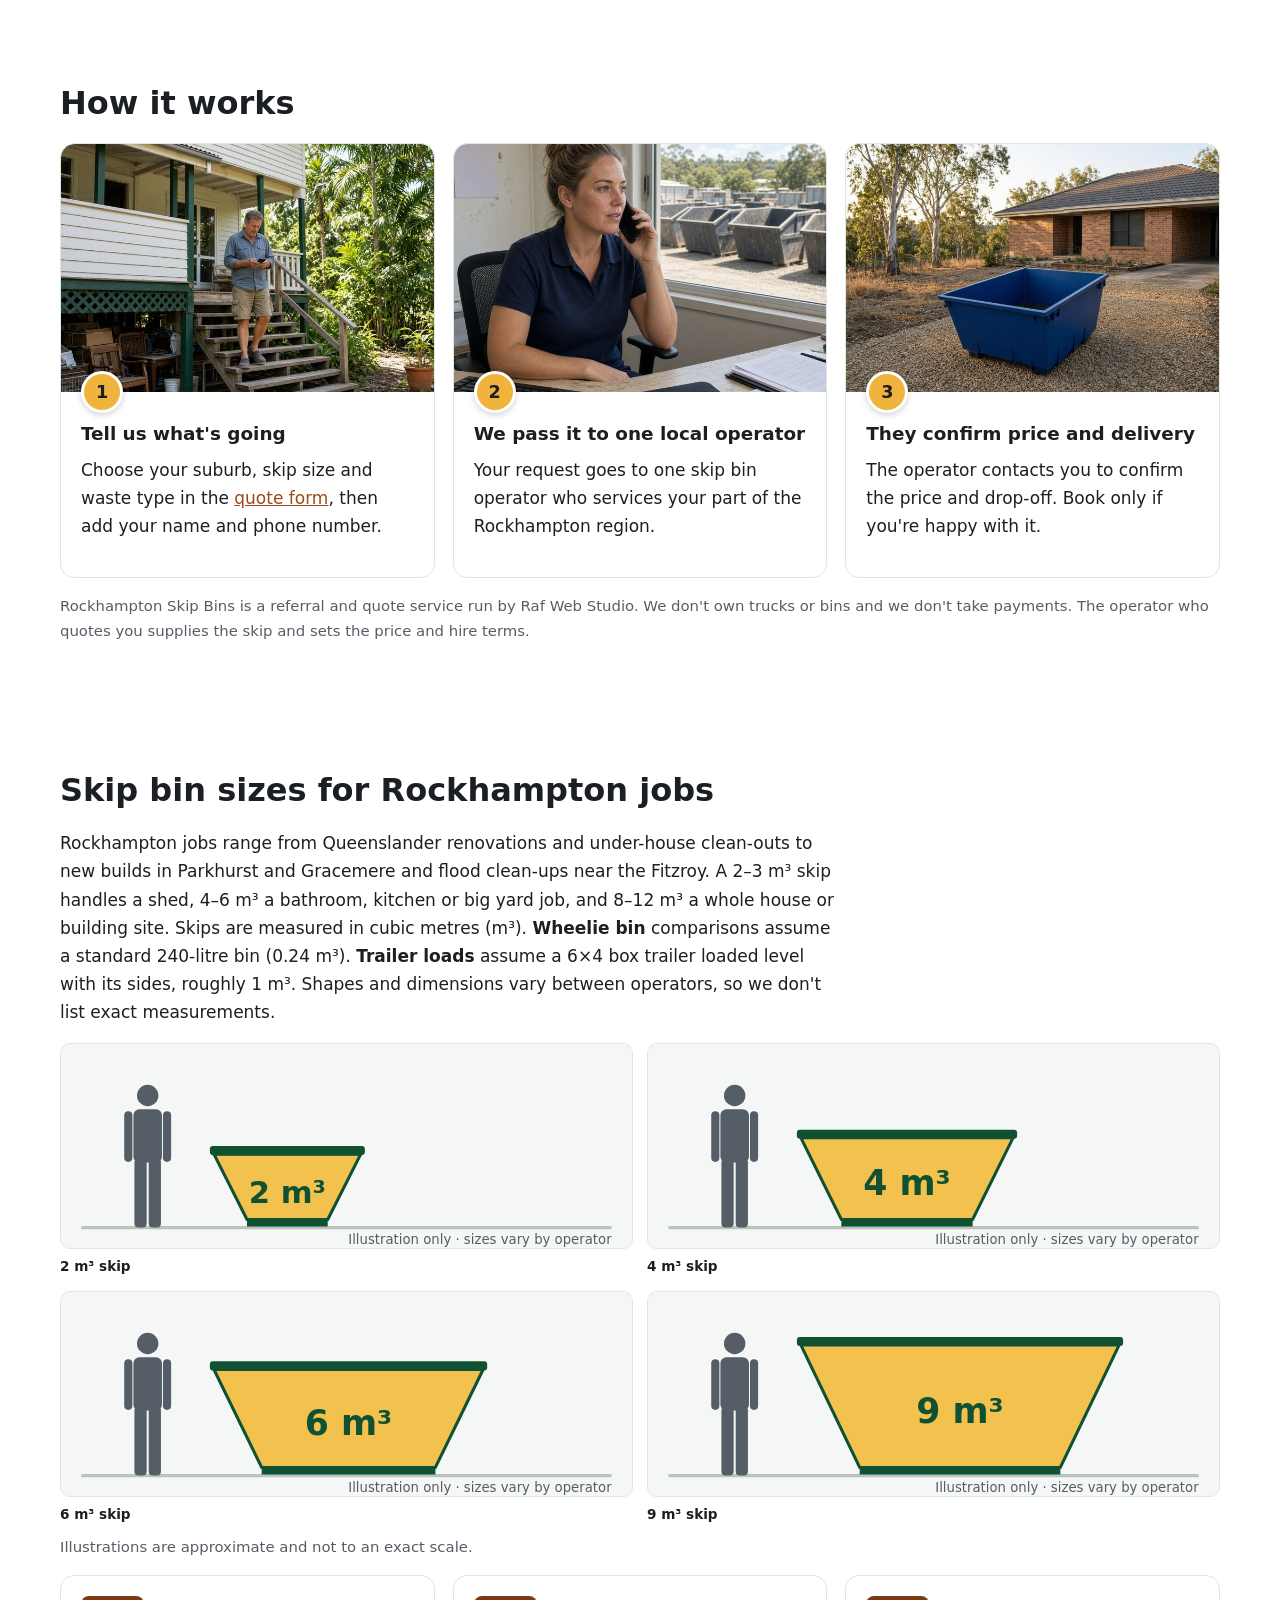
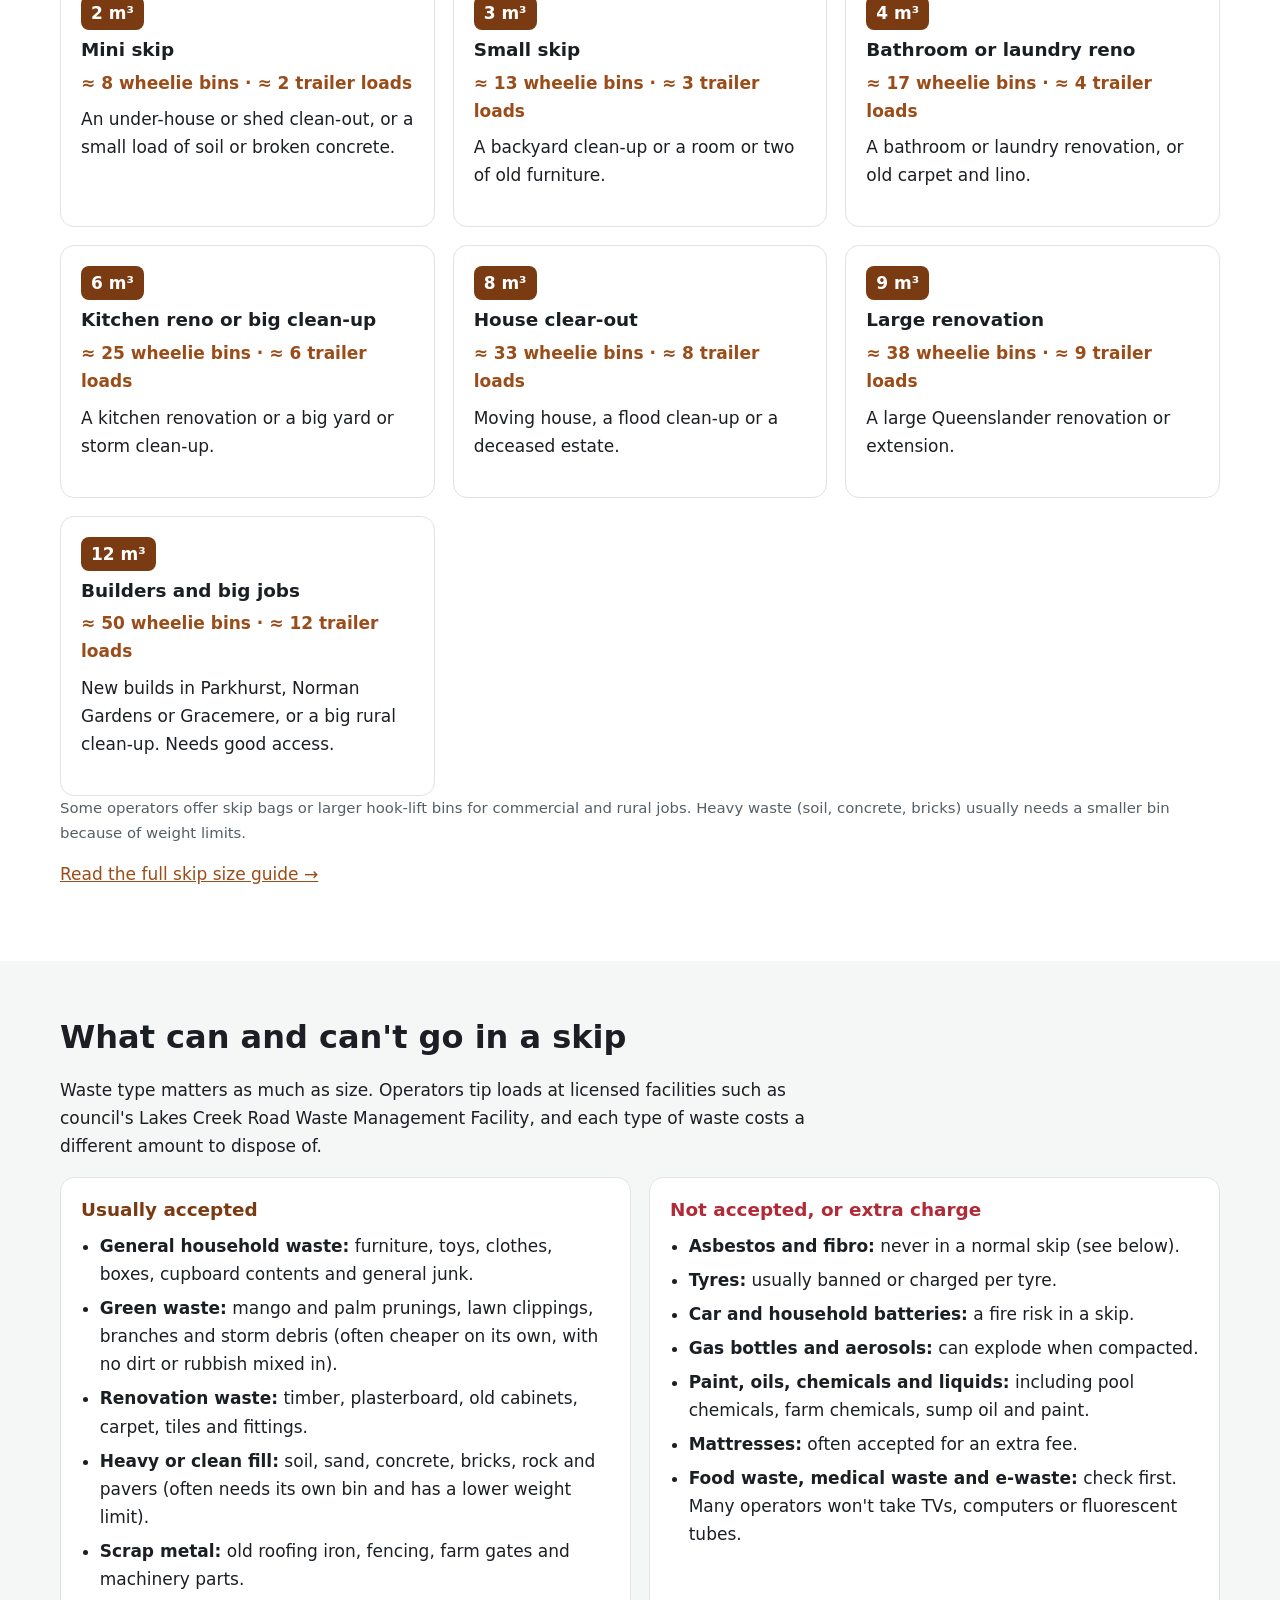
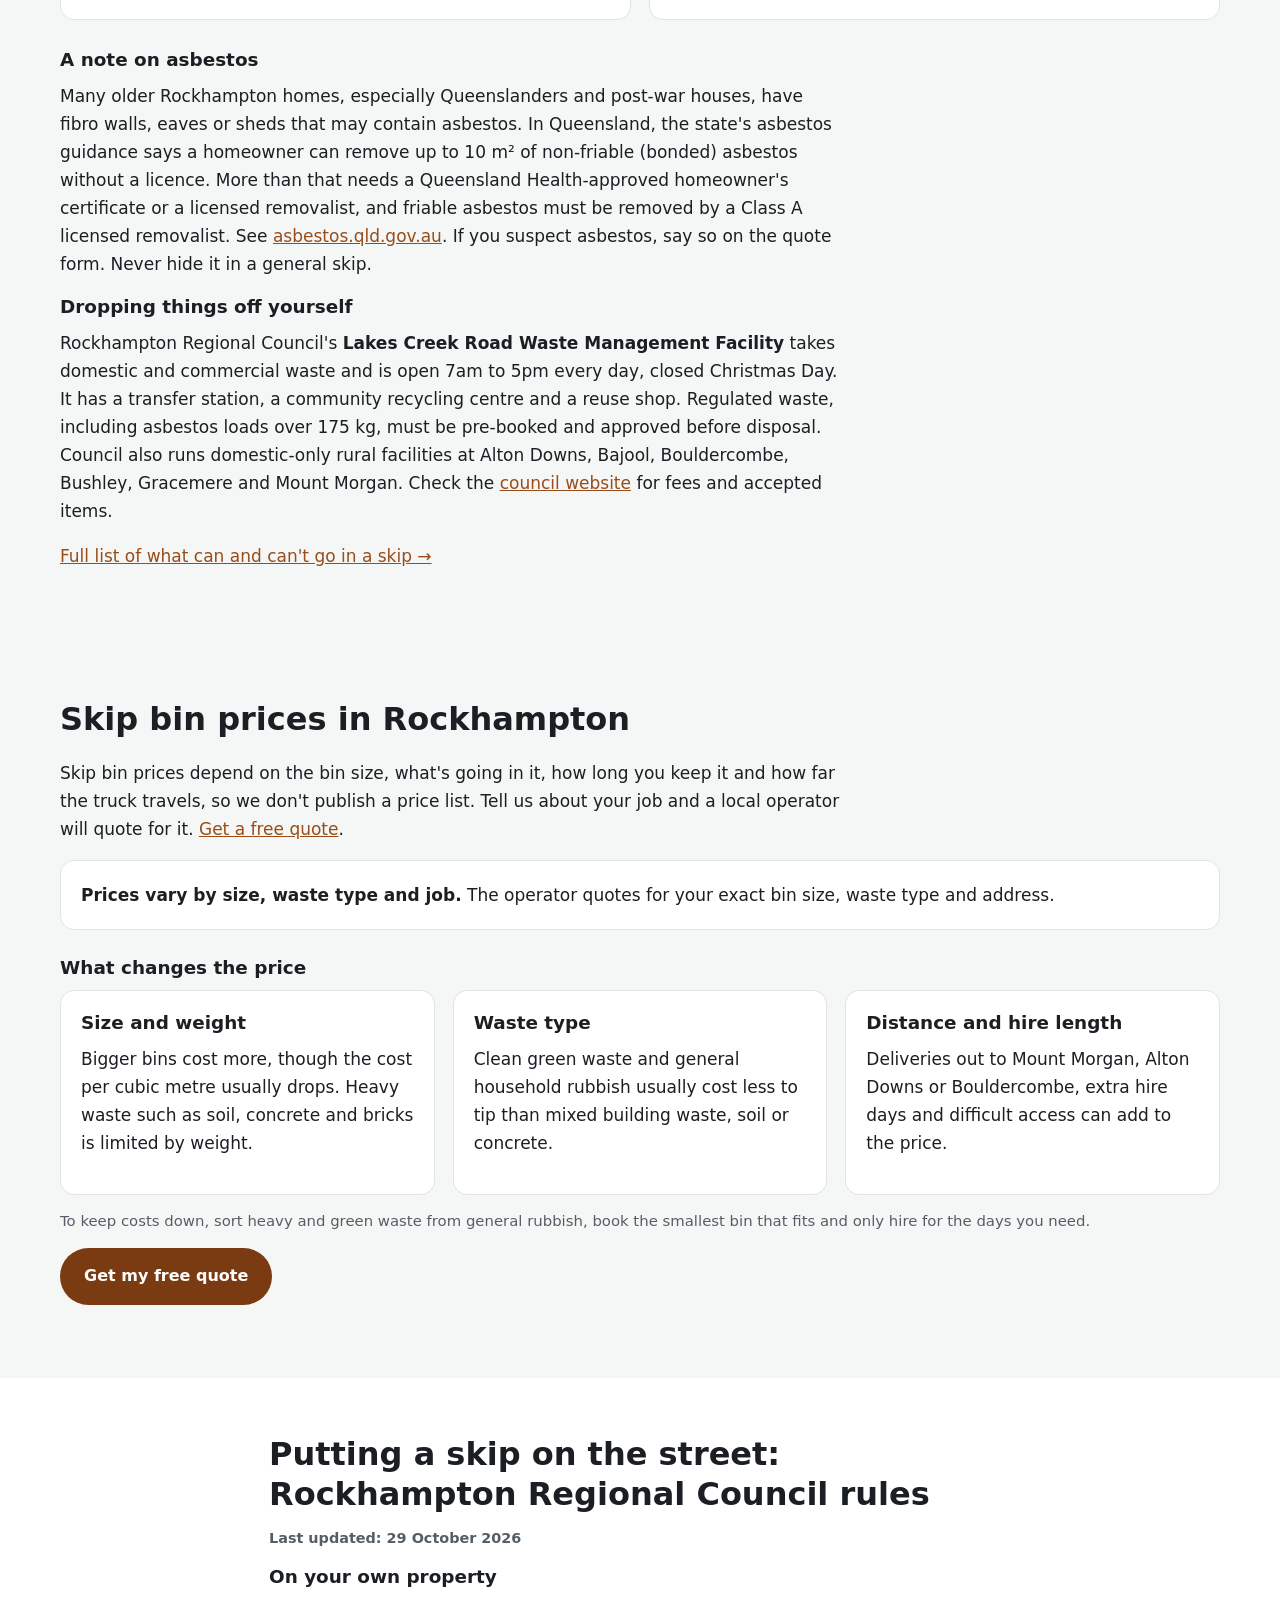
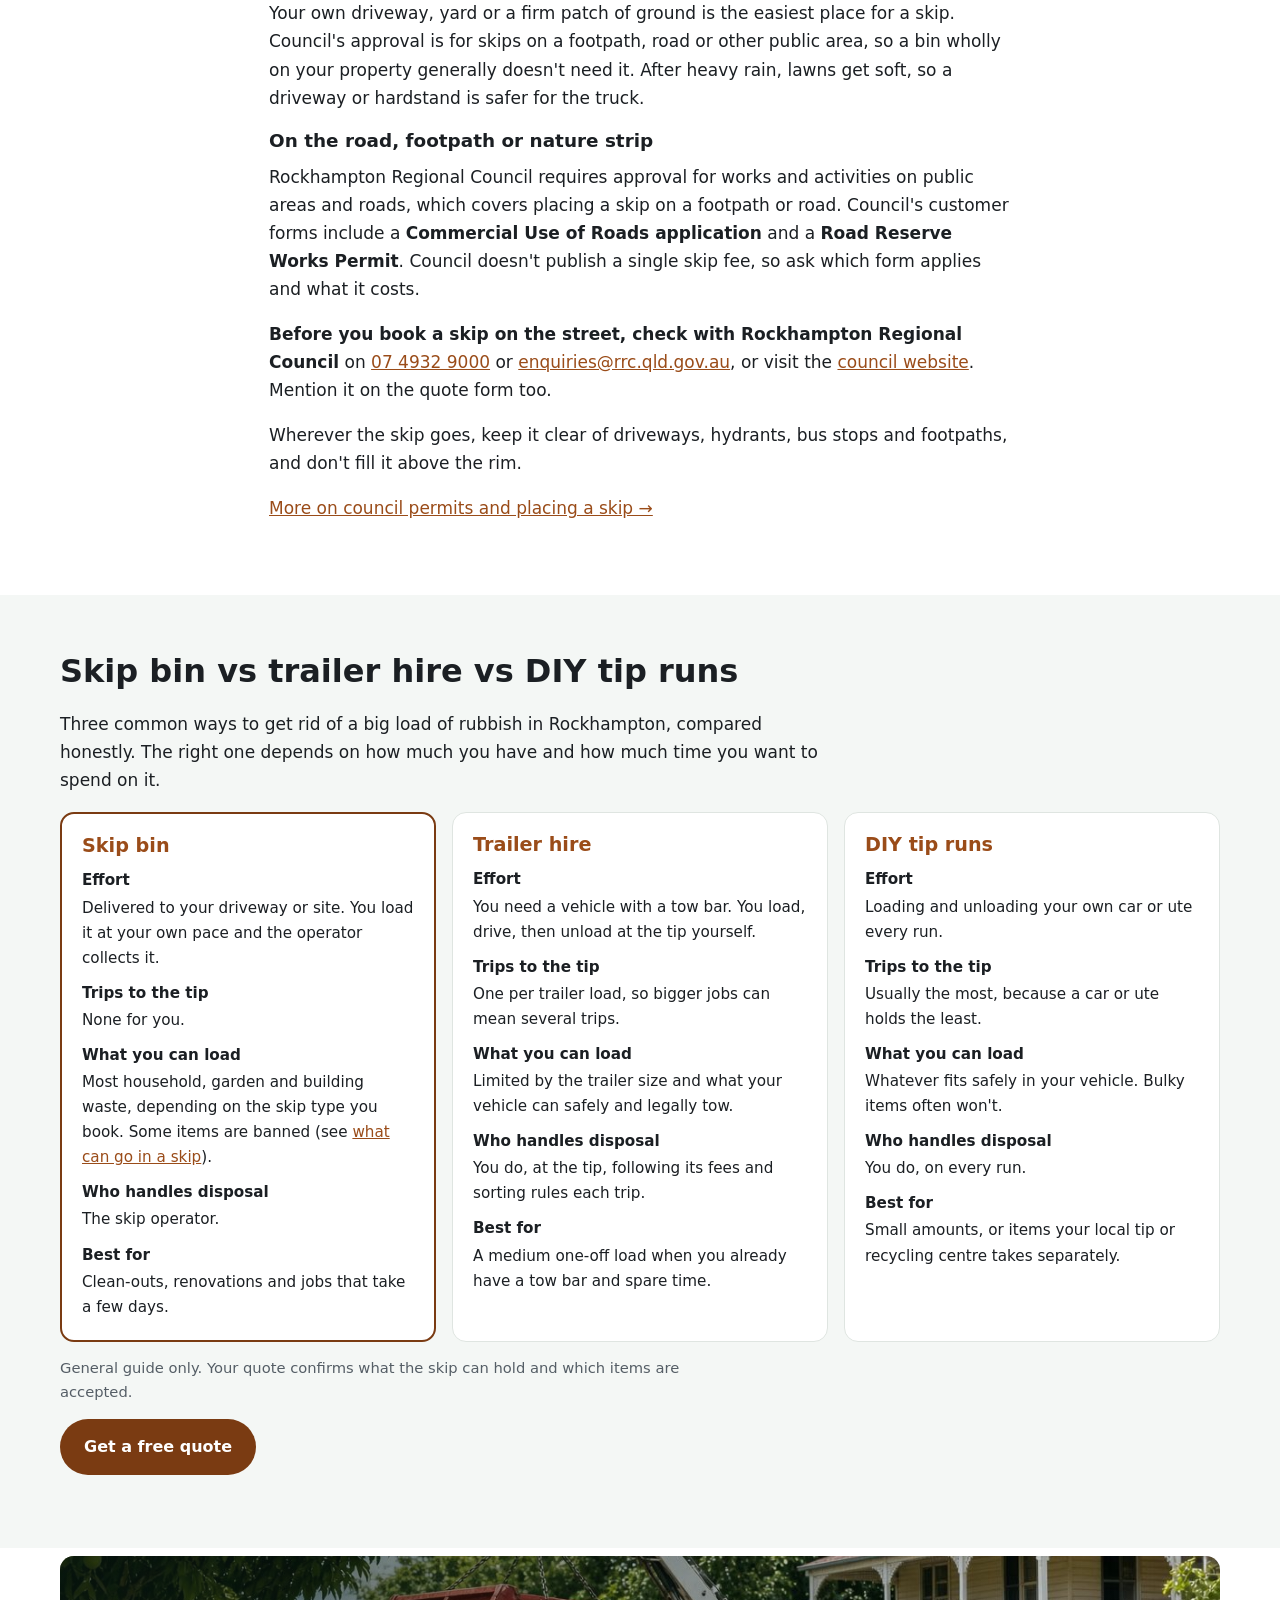
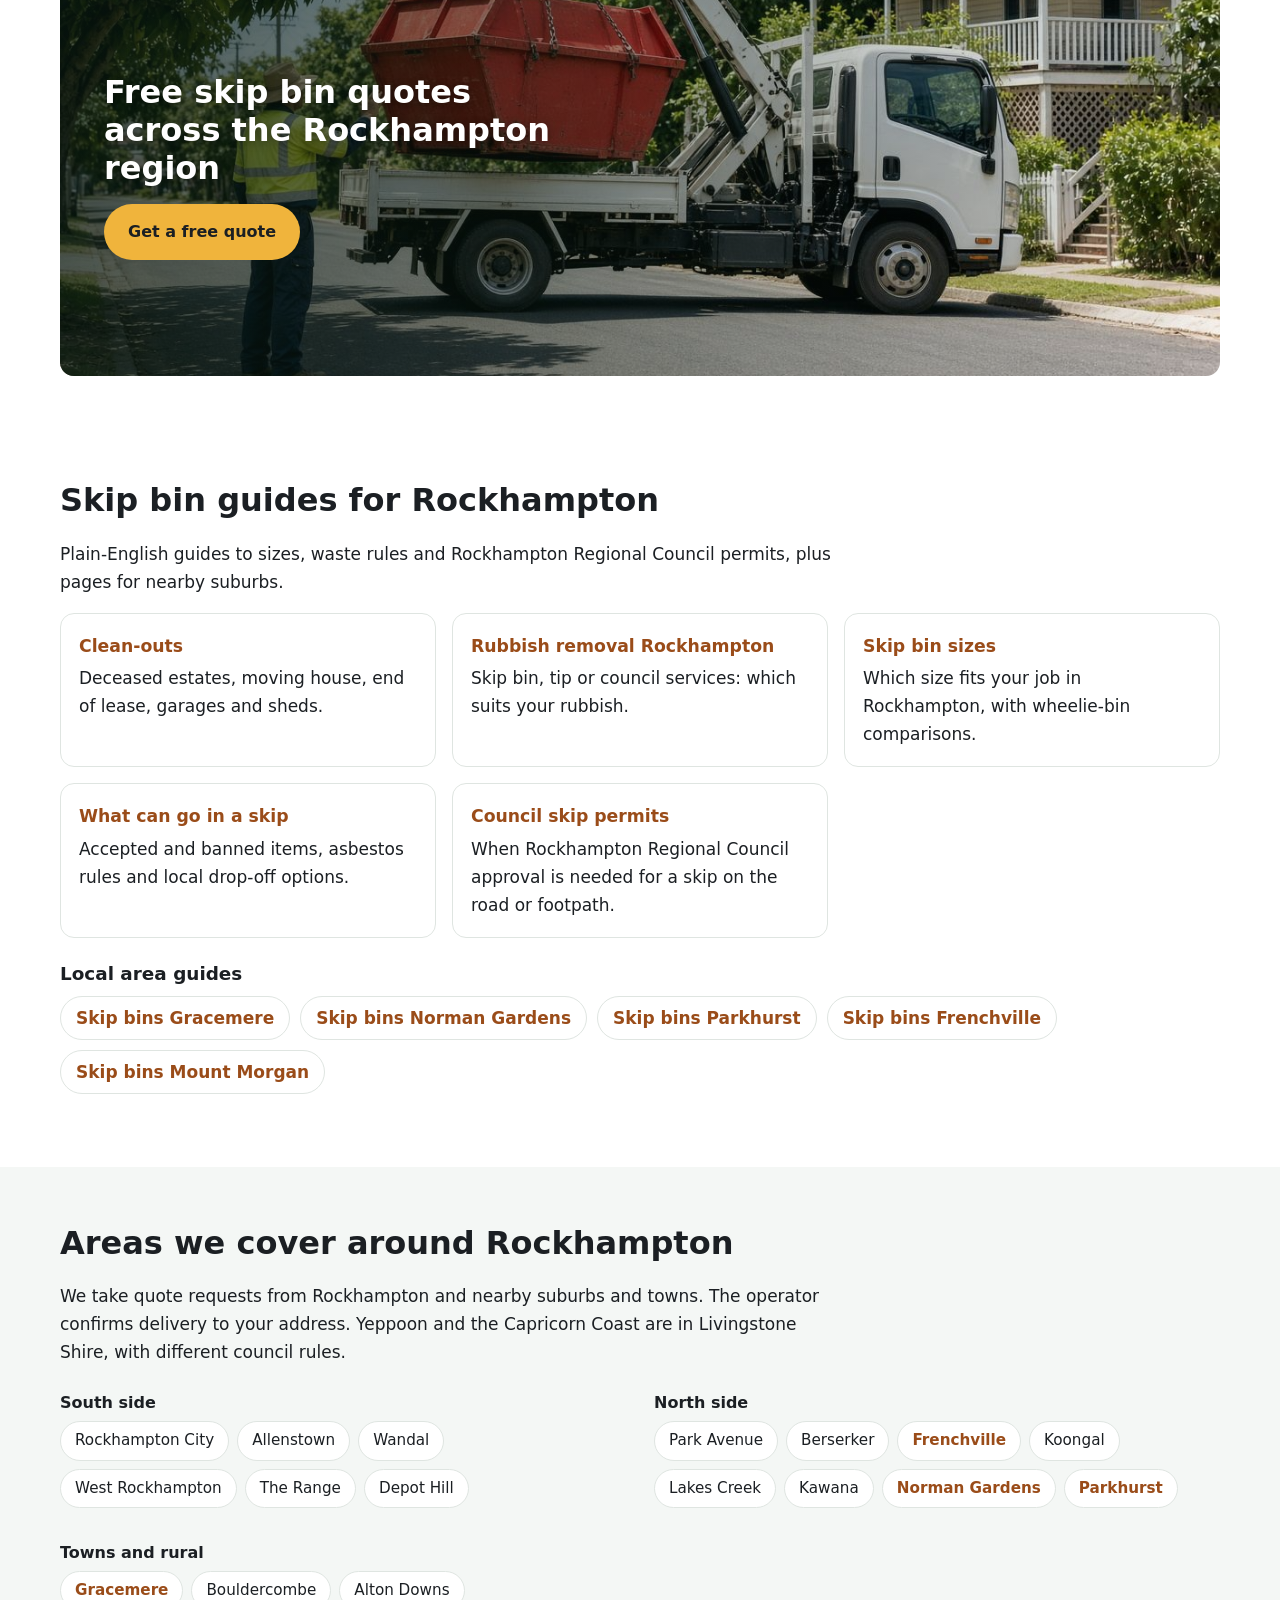
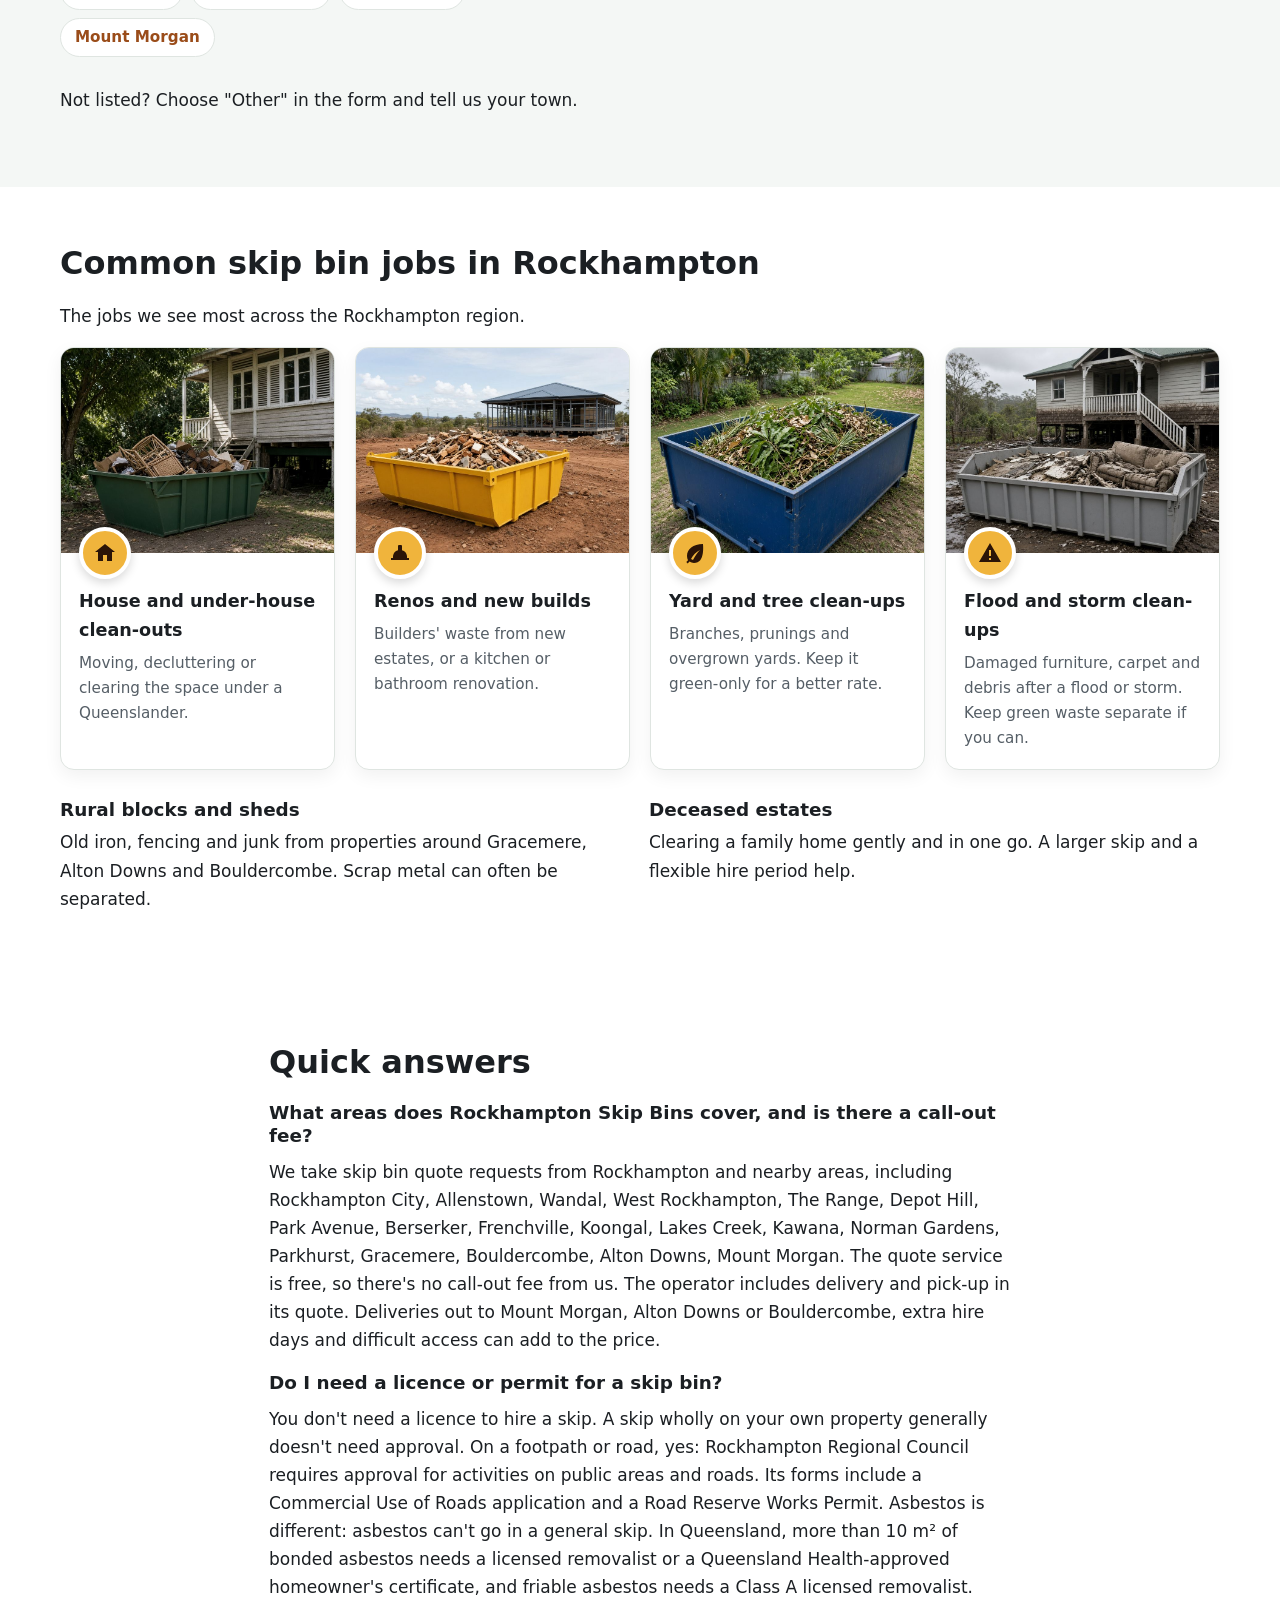
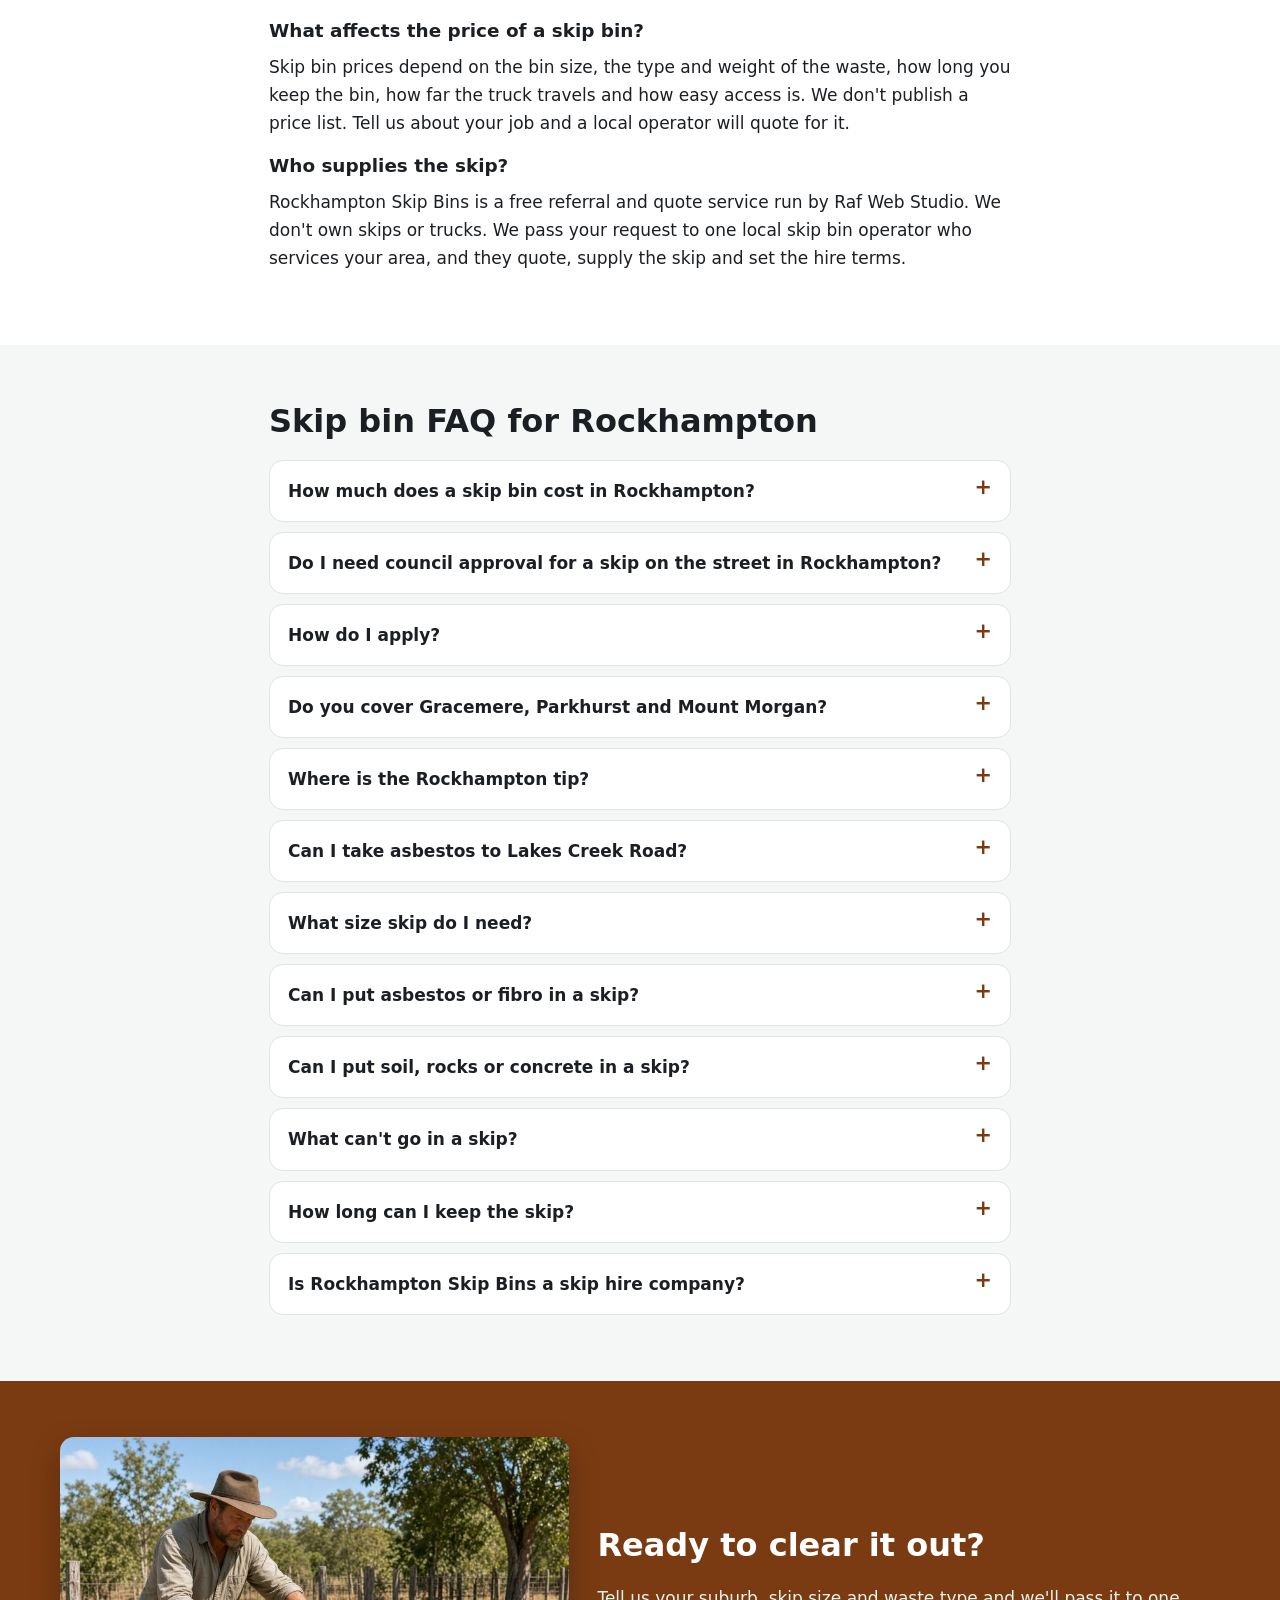
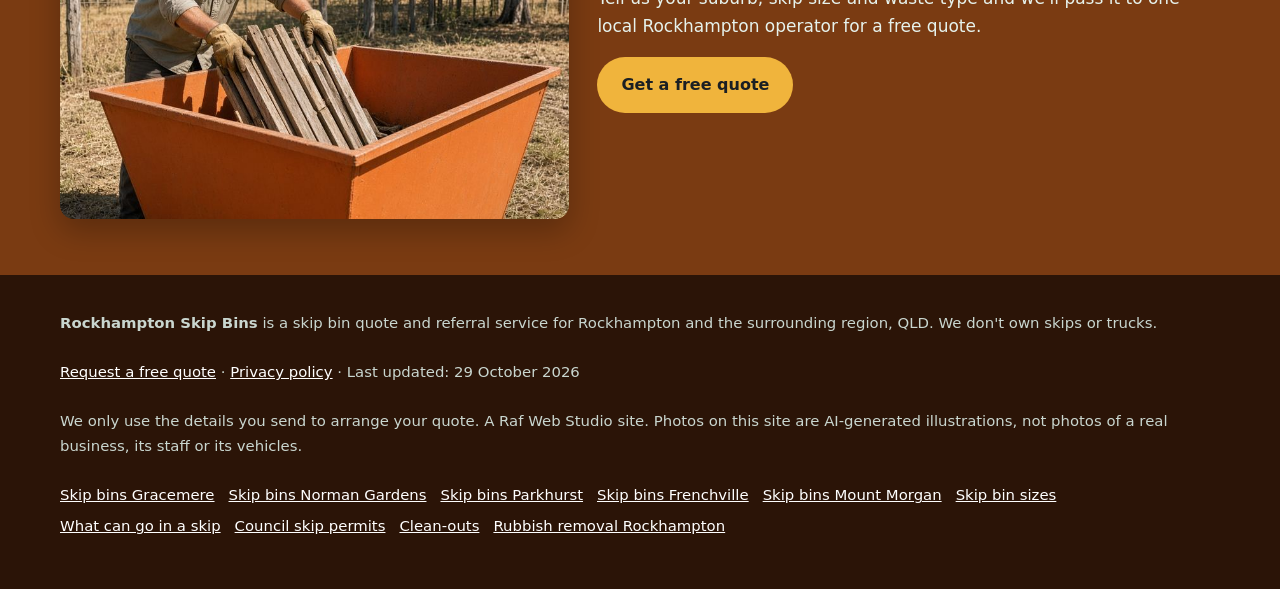
==== commit fbacd8a5: "Homepage v3: service+town tagline and big quote button, 'What do you need?' tiles, comparison sectio" ====
--- a/index.html
+++ b/index.html
@@ -39,7 +39,7 @@
  "name": "Skip Bins Rockhampton | Free Skip Bin Hire Quotes in Rockhampton QLD",
  "description": "Skip bins in Rockhampton, Gracemere, Norman Gardens, Parkhurst, Frenchville and Mount Morgan. Tell us your suburb, size and waste type and get a free quote from one local skip bin operator.",
  "inLanguage": "en-AU",
- "dateModified": "2026-10-24",
+ "dateModified": "2026-10-29",
  "isPartOf": {
   "@id": "https://rockhamptonskipbins.com/#website"
  },
@@ -151,7 +151,7 @@
 {
  "@context": "https://schema.org",
  "@type": "WebSite",
- "dateModified": "2026-10-24",
+ "dateModified": "2026-10-29",
  "@id": "https://rockhamptonskipbins.com/#website",
  "name": "Rockhampton Skip Bins",
  "url": "https://rockhamptonskipbins.com/",
@@ -386,6 +386,29 @@
  ]
 }
 </script>
+<!--h3:css--><style>
+.h3-tag{font-size:1.2rem;font-weight:600;margin:.2em 0 .9em;color:#fff;text-shadow:0 1px 3px rgba(0,0,0,.6);max-width:36em}
+.btn-xl{font-size:1.15rem;padding:16px 30px;min-height:54px;box-shadow:0 6px 18px rgba(0,0,0,.25)}
+.h3-cta{margin:0 0 18px}
+.need-grid{display:grid;grid-template-columns:repeat(2,minmax(0,1fr));gap:12px;margin-top:18px}
+@media(min-width:800px){.need-grid{grid-template-columns:repeat(4,minmax(0,1fr));gap:16px}}
+.need-grid a{display:flex;flex-direction:column;justify-content:center;min-height:96px;padding:16px;background:#fff;border:2px solid var(--line);border-radius:var(--radius);text-decoration:none;color:var(--ink);line-height:1.35}
+.need-grid a:hover,.need-grid a:focus-visible{border-color:var(--green);background:var(--soft)}
+.need-grid strong{color:var(--green-2);font-size:1.05rem;margin-bottom:4px}
+.need-grid strong::after{content:" \2192"}
+.need-grid span{font-size:.92rem;color:var(--muted)}
+.cmp{display:grid;gap:16px;margin-top:18px}
+@media(min-width:900px){.cmp{grid-template-columns:repeat(3,minmax(0,1fr))}}
+.cmp article{background:#fff;border:1px solid var(--line);border-radius:var(--radius);padding:20px}
+.cmp article.cmp-main{border:2px solid var(--green)}
+.cmp h3{margin:0 0 10px;font-size:1.2rem;color:var(--green-2)}
+.cmp dl{margin:0}.cmp dt{font-weight:700;margin-top:10px;font-size:.95rem}.cmp dd{margin:2px 0 0;color:var(--ink);font-size:.95rem}
+.cmp-note{font-size:.92rem;color:var(--muted);margin-top:14px;max-width:46em}
+.mobile-call{transition:transform .2s ease;padding-bottom:calc(10px + env(safe-area-inset-bottom))}
+.mobile-call .btn{min-height:48px;font-size:1.05rem}
+.mobile-call.mc-off{transform:translateY(120%)}
+@media(prefers-reduced-motion:reduce){.mobile-call{transition:none}}
+</style><!--/h3:css-->
 </head>
 <body>
 <a class="skip-link" href="#main">Skip to content</a>
@@ -411,11 +434,12 @@
   </picture>
   <div class="wrap hero-grid">
     <div class="hero-copy">
-      <h1 id="h1">Skip Bins Rockhampton: Free Skip Bin Hire Quotes Across the Rockhampton Region</h1>
-      <p class="summary">In short: Rockhampton Skip Bins is a free quote service, not a skip hire company. Tell us your suburb and job, and we pass it to one local skip bin operator, who quotes you directly.</p>
+      <h1 id="h1">Skip Bins Rockhampton: Free Skip Bin Hire Quotes Across the Rockhampton Region</h1><!--h3:hero-->
+      <p class="h3-tag">Skip bin hire in Rockhampton: tell us the job and get one free quote from a local operator.</p>
+      <p class="h3-cta"><a class="btn btn-call btn-xl" href="#quote">Get a free quote</a></p><!--/h3:hero-->      <p class="summary">In short: Rockhampton Skip Bins is a free quote service, not a skip hire company. Tell us your suburb and job, and we pass it to one local skip bin operator, who quotes you directly.</p>
       <p class="lead">Renovating a Queenslander in Allenstown, building in Parkhurst or cleaning up after a flood in Depot Hill? Tell us your suburb, skip size and waste type, and we'll pass it to one local skip bin operator for a free, no-obligation quote.</p>
       <div class="ctas"><a class="btn btn-ghost" href="#sizes">Skip size guide</a><a class="btn btn-ghost" href="#council">Council rules</a></div>
-      <p class="updated">Last updated: 24 October 2026</p>
+      <p class="updated">Last updated: 29 October 2026</p>
     </div>
     <div class="hero-form-card" id="quote">
       <h2 id="quote-h">Get a free skip bin quote in Rockhampton</h2>
@@ -456,6 +480,15 @@
 <section class="trust" aria-label="Why use this service">
   <ul class="wrap trust-list"><li><svg viewBox="0 0 24 24" aria-hidden="true"><path fill="currentColor" d="M9 16.2 4.8 12l-1.4 1.4L9 19 21 7l-1.4-1.4z"/></svg><span><strong>Free quote</strong> for your exact job</span></li><li><svg viewBox="0 0 24 24" aria-hidden="true"><path fill="currentColor" d="M9 16.2 4.8 12l-1.4 1.4L9 19 21 7l-1.4-1.4z"/></svg><span><strong>One local operator,</strong> not a call-centre auction</span></li><li><svg viewBox="0 0 24 24" aria-hidden="true"><path fill="currentColor" d="M9 16.2 4.8 12l-1.4 1.4L9 19 21 7l-1.4-1.4z"/></svg><span><strong>Rockhampton, Gracemere, Parkhurst, Mount Morgan</strong> and surrounds</span></li><li><svg viewBox="0 0 24 24" aria-hidden="true"><path fill="currentColor" d="M9 16.2 4.8 12l-1.4 1.4L9 19 21 7l-1.4-1.4z"/></svg><span><strong>No obligation</strong> to book</span></li></ul>
 </section>
+<!--h3:need-->
+<section id="need" aria-labelledby="need-h">
+  <div class="wrap">
+    <h2 id="need-h">What do you need a skip for in Rockhampton?</h2>
+    <p class="intro">Tap the closest match to read more, or go straight to the <a href="#quote">free quote form</a>.</p>
+    <div class="need-grid"><a href="/clean-outs/"><strong>Home &amp; garage clean-outs</strong><span>Moving, downsizing, estates and sheds.</span></a><a href="/rubbish-removal-rockhampton/"><strong>Rubbish removal Rockhampton</strong><span>Skip, tip run or council pick-up.</span></a><a href="#jobs"><strong>Renovation waste</strong><span>Bathrooms, kitchens, flooring and tiles.</span></a><a href="#jobs"><strong>Garden &amp; green waste</strong><span>Branches, prunings and storm clean-ups.</span></a><a href="#quote"><strong>Builders' waste</strong><span>Small builds, decks and site clean-ups.</span></a><a href="/skip-bin-sizes/"><strong>Skip bin sizes</strong><span>Which size fits your job.</span></a><a href="/what-can-go-in-a-skip/"><strong>What can go in a skip</strong><span>Accepted and banned items.</span></a><a href="/skip-bin-council-permit/"><strong>Council skip permits</strong><span>When a skip on the street needs approval.</span></a></div>
+  </div>
+</section>
+<!--/h3:need-->
 <section id="how" aria-labelledby="how-h">
   <div class="wrap">
     <h2 id="how-h">How it works</h2>
@@ -531,7 +564,7 @@
 <section id="council" aria-labelledby="council-h">
   <div class="wrap intro">
     <h2 id="council-h">Putting a skip on the street: Rockhampton Regional Council rules</h2>
-    <p class="updated-dark">Last updated: 24 October 2026</p>
+    <p class="updated-dark">Last updated: 29 October 2026</p>
     <h3>On your own property</h3>
     <p>Your own driveway, yard or a firm patch of ground is the easiest place for a skip. Council's approval is for skips on a footpath, road or other public area, so a bin wholly on your property generally doesn't need it. After heavy rain, lawns get soft, so a driveway or hardstand is safer for the truck.</p>
     <h3>On the road, footpath or nature strip</h3>
@@ -541,6 +574,17 @@
     <p><a href="/skip-bin-council-permit/">More on council permits and placing a skip →</a></p>
   </div>
 </section>
+<!--h3:compare-->
+<section class="alt" id="compare" aria-labelledby="compare-h">
+  <div class="wrap">
+    <h2 id="compare-h">Skip bin vs trailer hire vs DIY tip runs</h2>
+    <p class="intro">Three common ways to get rid of a big load of rubbish in Rockhampton, compared honestly. The right one depends on how much you have and how much time you want to spend on it.</p>
+    <div class="cmp"><article class="cmp-main"><h3>Skip bin</h3><dl><dt>Effort</dt><dd>Delivered to your driveway or site. You load it at your own pace and the operator collects it.</dd><dt>Trips to the tip</dt><dd>None for you.</dd><dt>What you can load</dt><dd>Most household, garden and building waste, depending on the skip type you book. Some items are banned (see <a href="/what-can-go-in-a-skip/">what can go in a skip</a>).</dd><dt>Who handles disposal</dt><dd>The skip operator.</dd><dt>Best for</dt><dd>Clean-outs, renovations and jobs that take a few days.</dd></dl></article><article><h3>Trailer hire</h3><dl><dt>Effort</dt><dd>You need a vehicle with a tow bar. You load, drive, then unload at the tip yourself.</dd><dt>Trips to the tip</dt><dd>One per trailer load, so bigger jobs can mean several trips.</dd><dt>What you can load</dt><dd>Limited by the trailer size and what your vehicle can safely and legally tow.</dd><dt>Who handles disposal</dt><dd>You do, at the tip, following its fees and sorting rules each trip.</dd><dt>Best for</dt><dd>A medium one-off load when you already have a tow bar and spare time.</dd></dl></article><article><h3>DIY tip runs</h3><dl><dt>Effort</dt><dd>Loading and unloading your own car or ute every run.</dd><dt>Trips to the tip</dt><dd>Usually the most, because a car or ute holds the least.</dd><dt>What you can load</dt><dd>Whatever fits safely in your vehicle. Bulky items often won't.</dd><dt>Who handles disposal</dt><dd>You do, on every run.</dd><dt>Best for</dt><dd>Small amounts, or items your local tip or recycling centre takes separately.</dd></dl></article></div>
+    <p class="cmp-note">General guide only. Your quote confirms what the skip can hold and which items are accepted.</p>
+    <p><a class="btn btn-primary" href="#quote">Get a free quote</a></p>
+  </div>
+</section>
+<!--/h3:compare-->
 <section class="band-wrap" aria-label="Free skip bin quotes across the Rockhampton region">
   <div class="wrap">
     <div class="truck-band">
@@ -643,7 +687,7 @@
 <footer class="site-footer">
   <div class="wrap">
     <p><strong>Rockhampton Skip Bins</strong> is a skip bin quote and referral service for Rockhampton and the surrounding region, QLD. We don't own skips or trucks.</p>
-    <p><a href="#quote">Request a free quote</a> · <a href="privacy.html">Privacy policy</a> · Last updated: 24 October 2026</p>
+    <p><a href="#quote">Request a free quote</a> · <a href="privacy.html">Privacy policy</a> · Last updated: 29 October 2026</p>
     <p>We only use the details you send to arrange your quote. A Raf Web Studio site. Photos on this site are AI-generated illustrations, not photos of a real business, its staff or its vehicles.</p>
     <p class="footer-links"><a href="/skip-bins-gracemere/">Skip bins Gracemere</a> <a href="/skip-bins-norman-gardens/">Skip bins Norman Gardens</a> <a href="/skip-bins-parkhurst/">Skip bins Parkhurst</a> <a href="/skip-bins-frenchville/">Skip bins Frenchville</a> <a href="/skip-bins-mount-morgan/">Skip bins Mount Morgan</a> <a href="/skip-bin-sizes/">Skip bin sizes</a> <a href="/what-can-go-in-a-skip/">What can go in a skip</a> <a href="/skip-bin-council-permit/">Council skip permits</a> <a href="/clean-outs/">Clean-outs</a> <a href="/rubbish-removal-rockhampton/">Rubbish removal Rockhampton</a></p>
   </div>
@@ -653,5 +697,6 @@
   <a class="btn btn-call" href="#quote">Get a free quote</a>
 </div>
 <script src="form.js" defer></script>
+<!--h3:js--><script>(function(){var b=document.querySelector('.mobile-call'),q=document.getElementById('quote');if(!b||!q||!('IntersectionObserver' in window))return;new IntersectionObserver(function(e){b.classList.toggle('mc-off',e[0].isIntersecting)},{threshold:.15}).observe(q)})();</script><!--/h3:js-->
 </body>
 </html>
